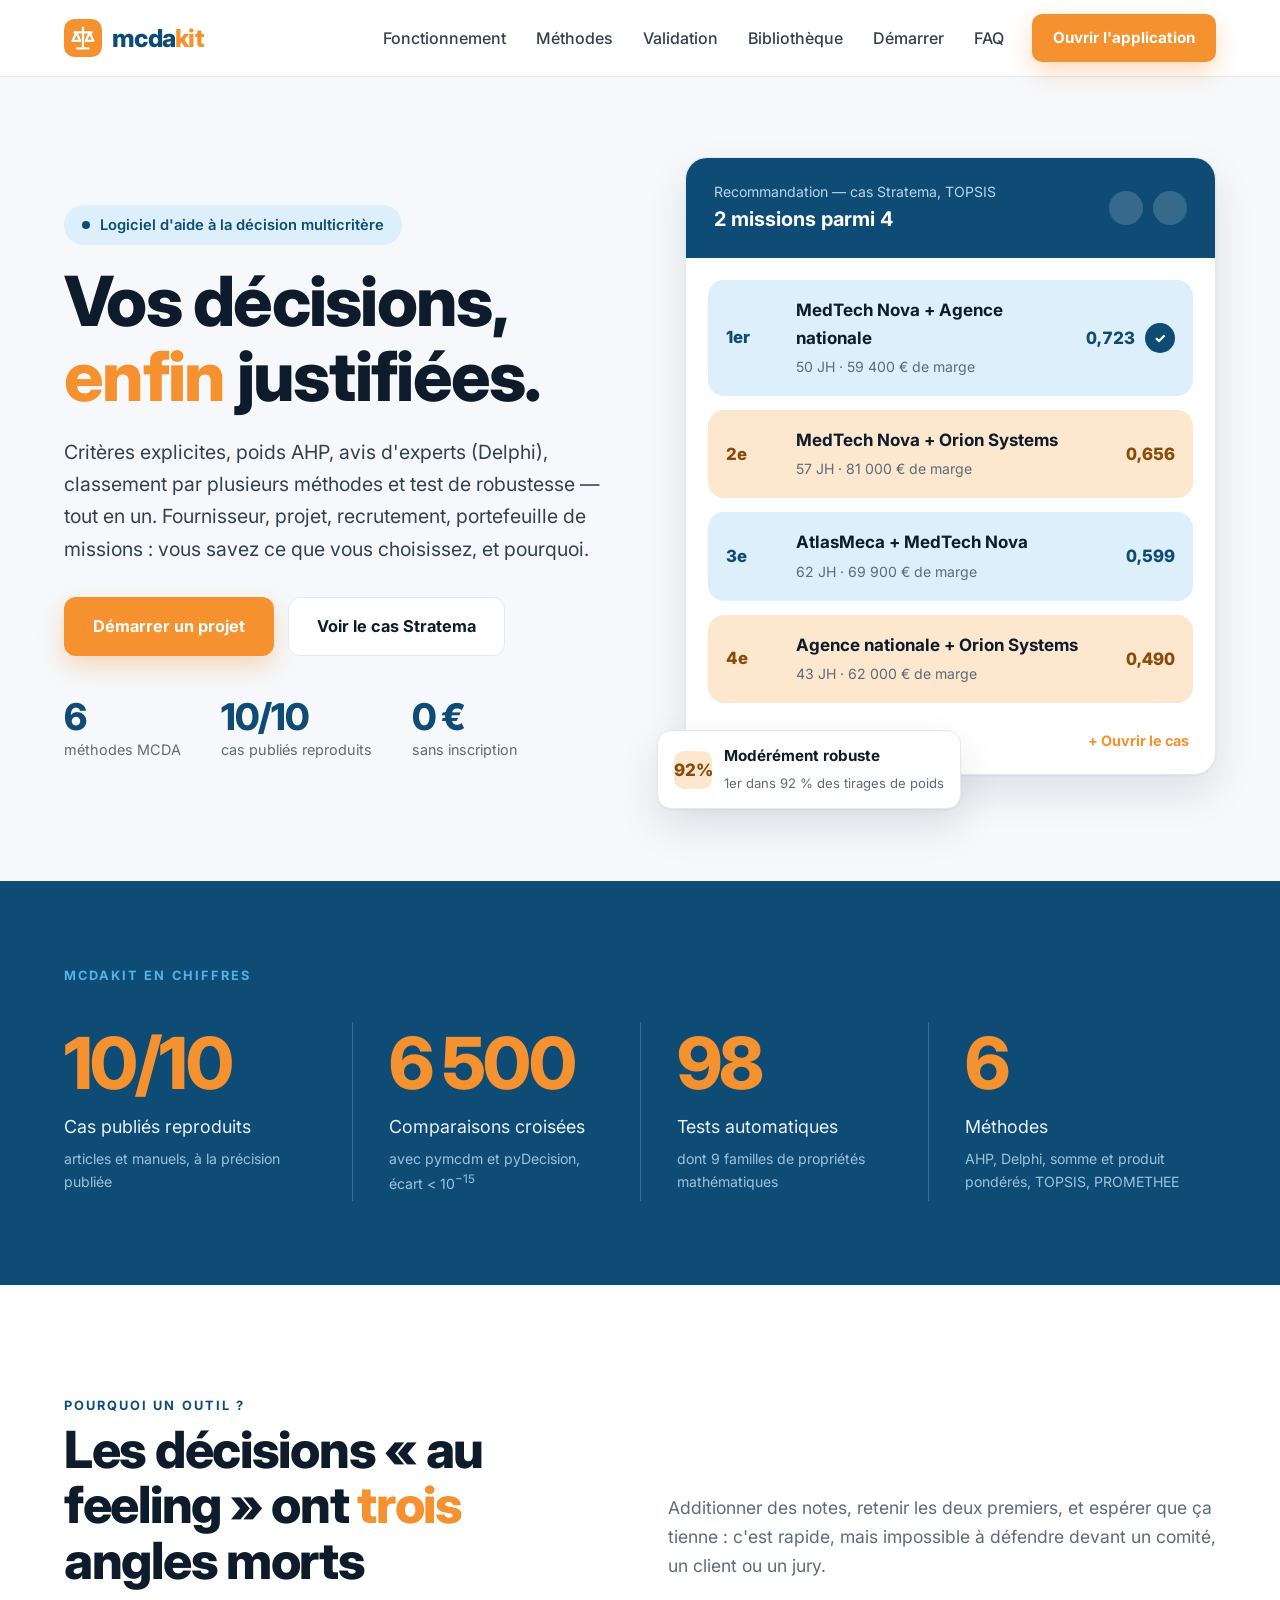
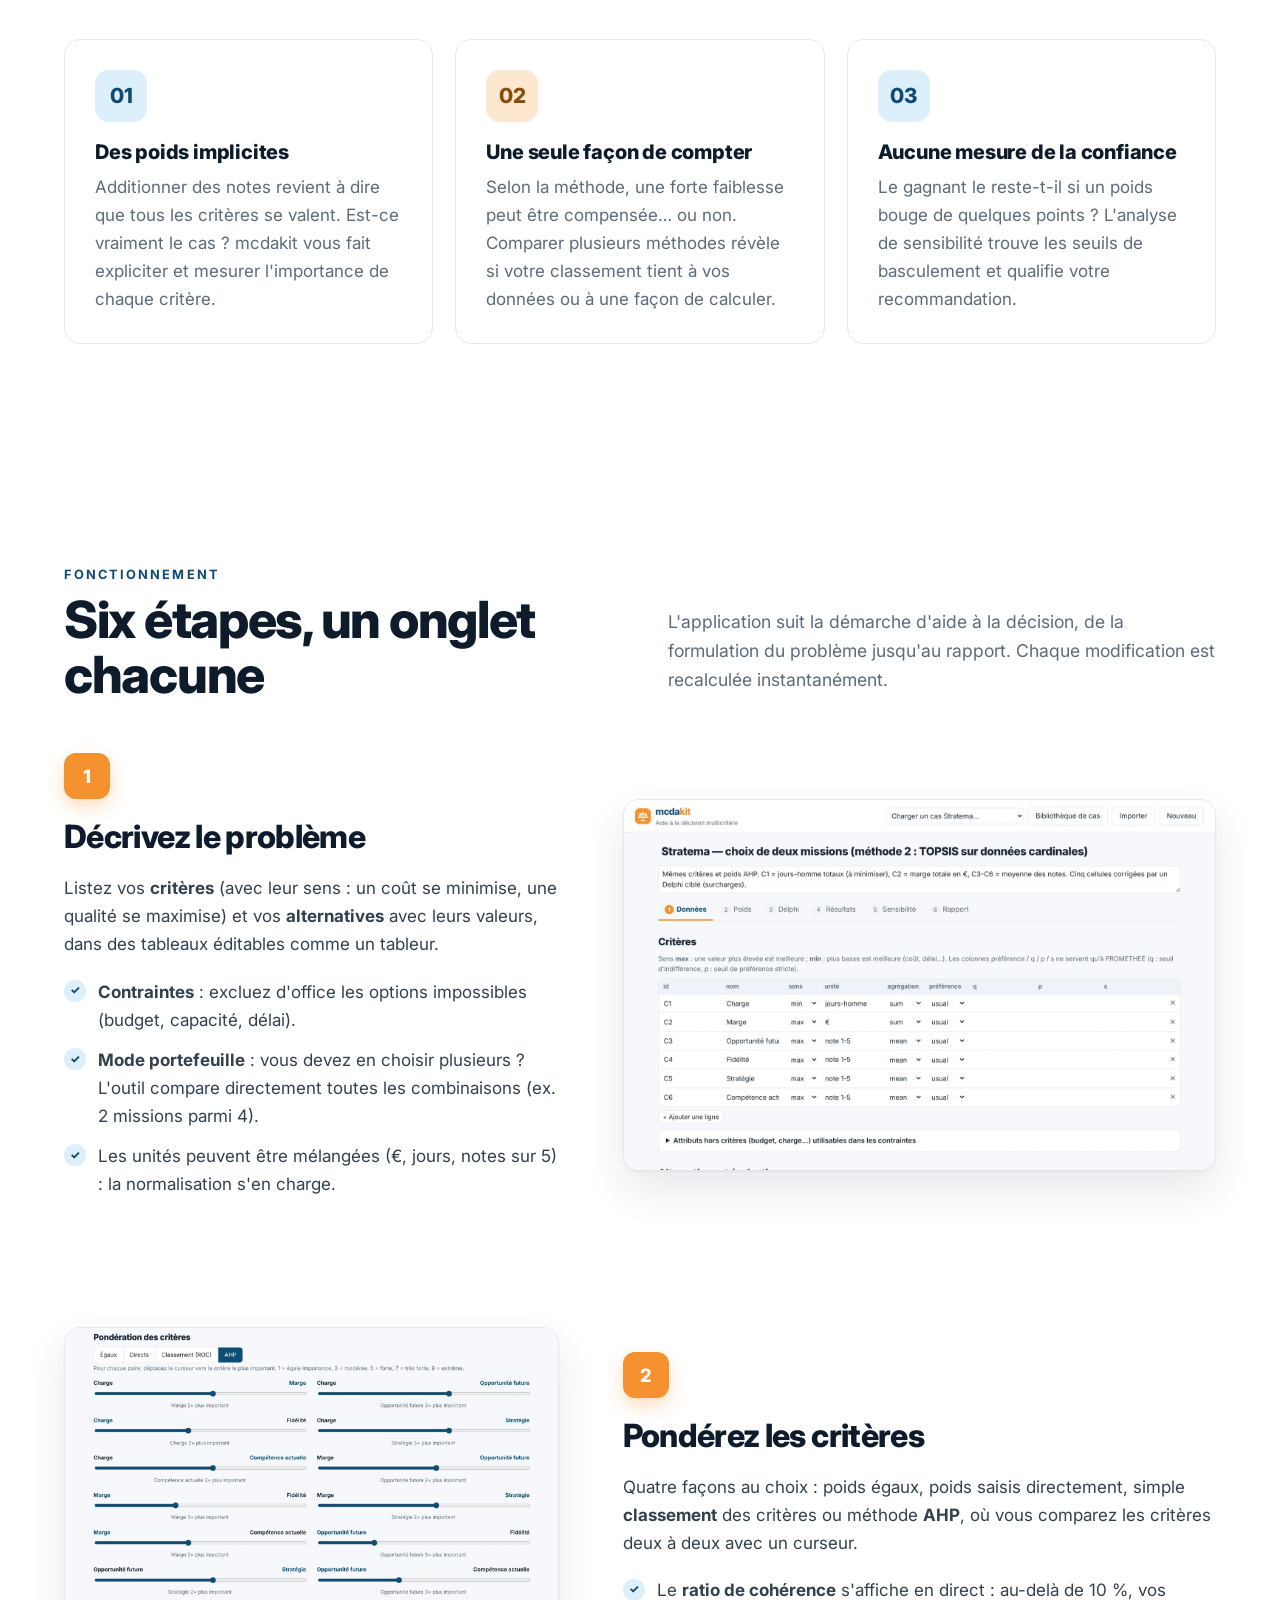
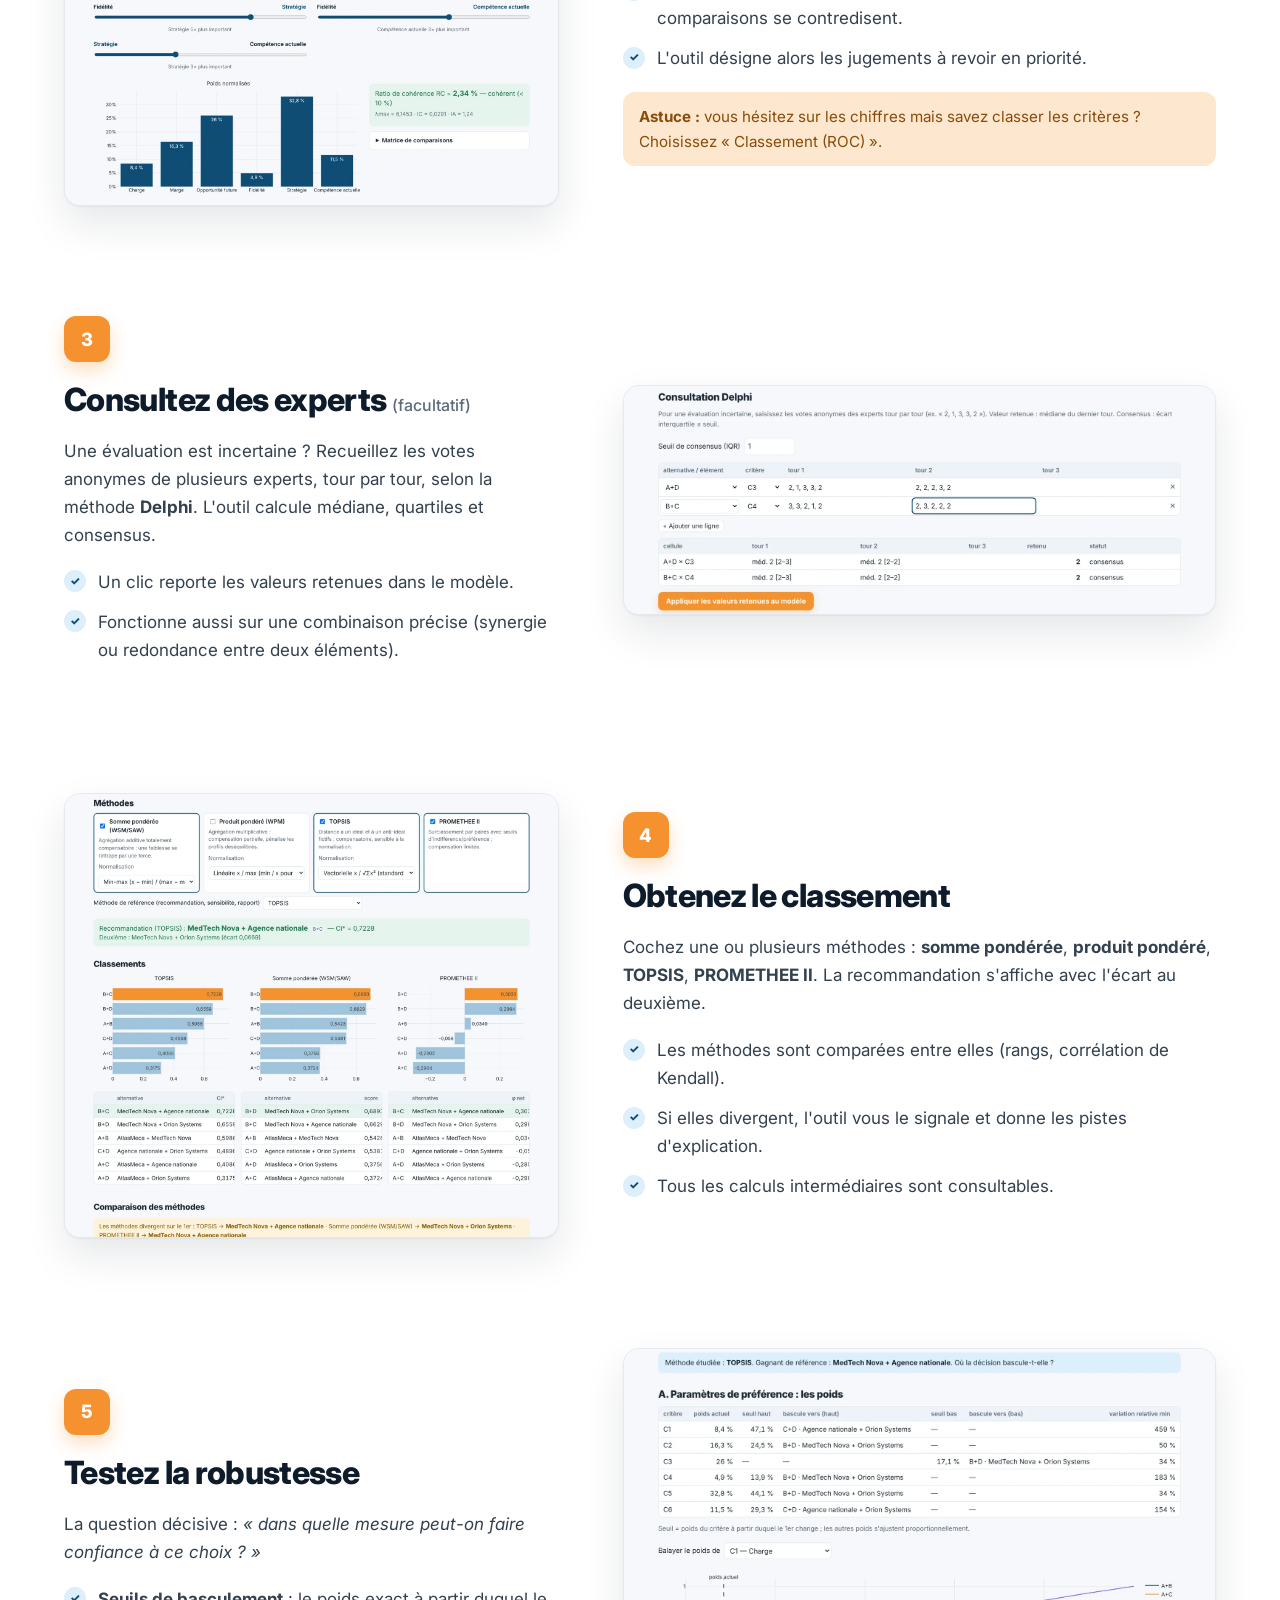
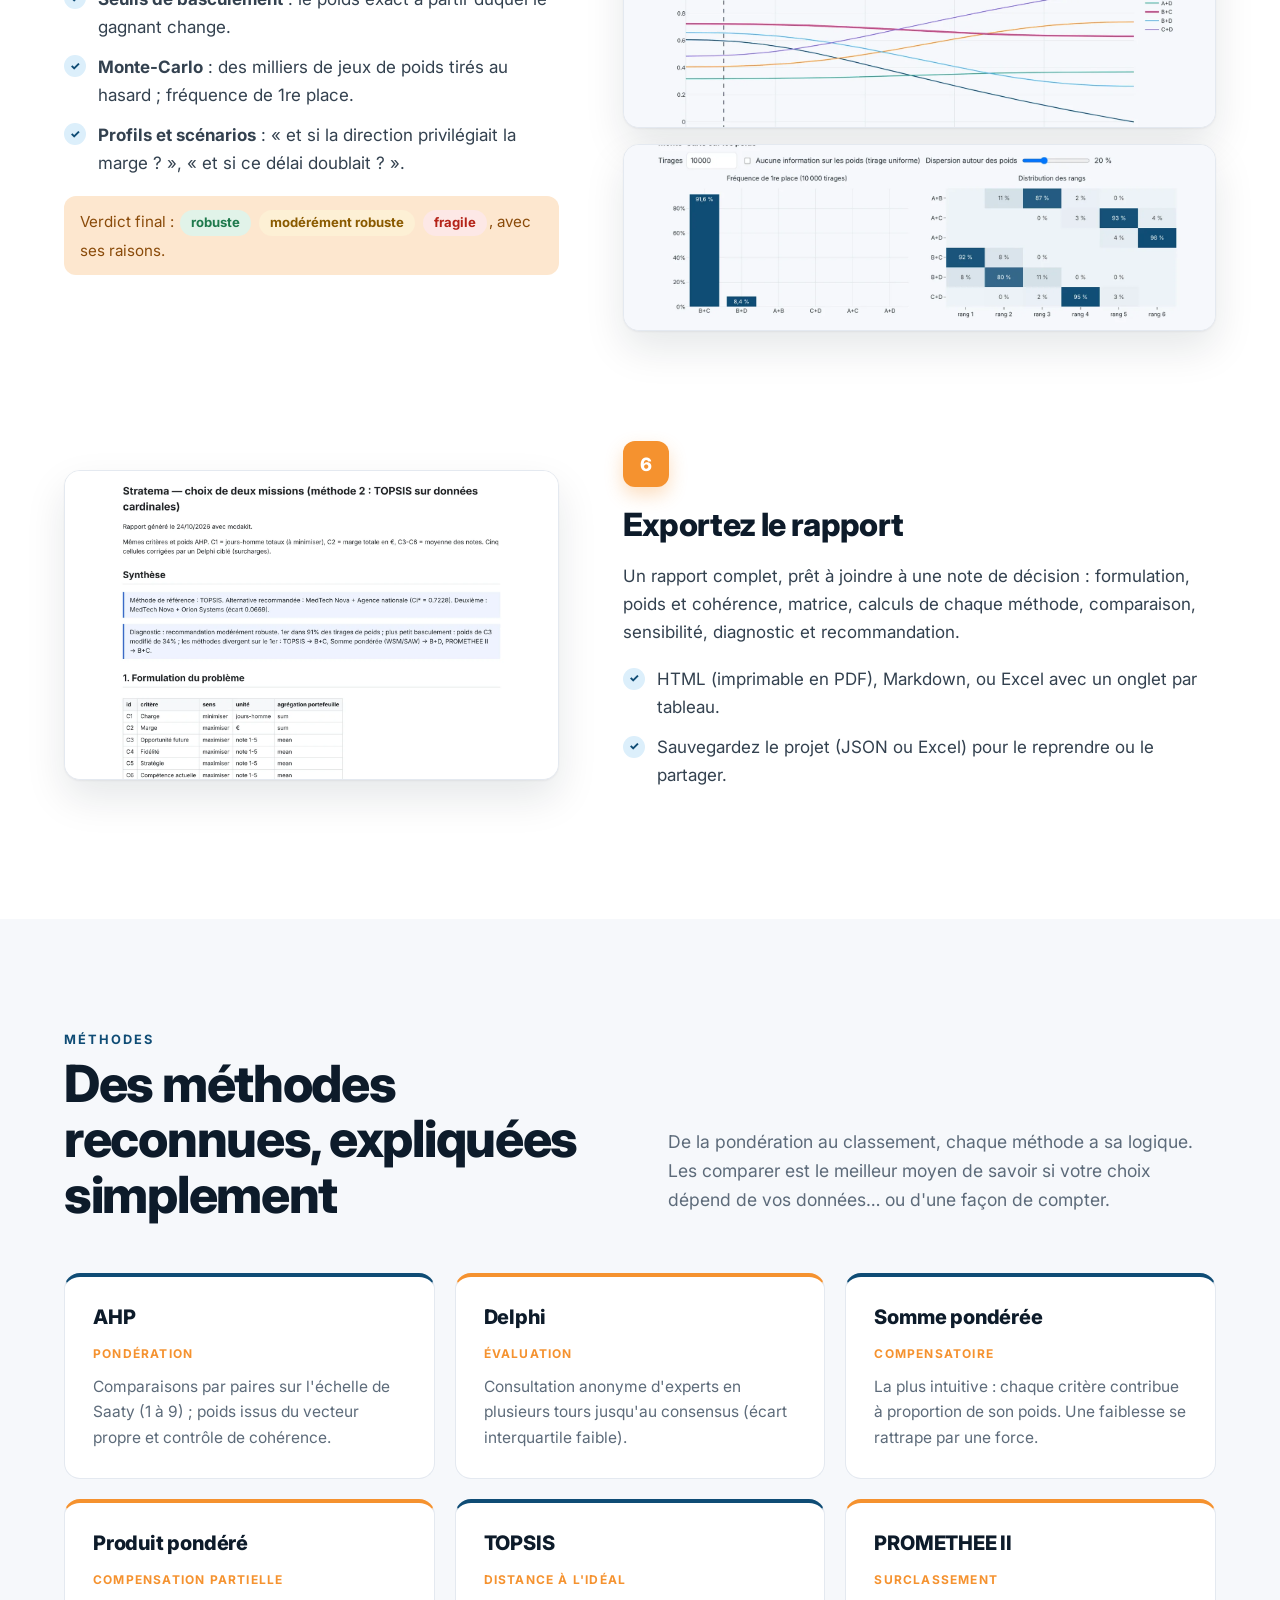
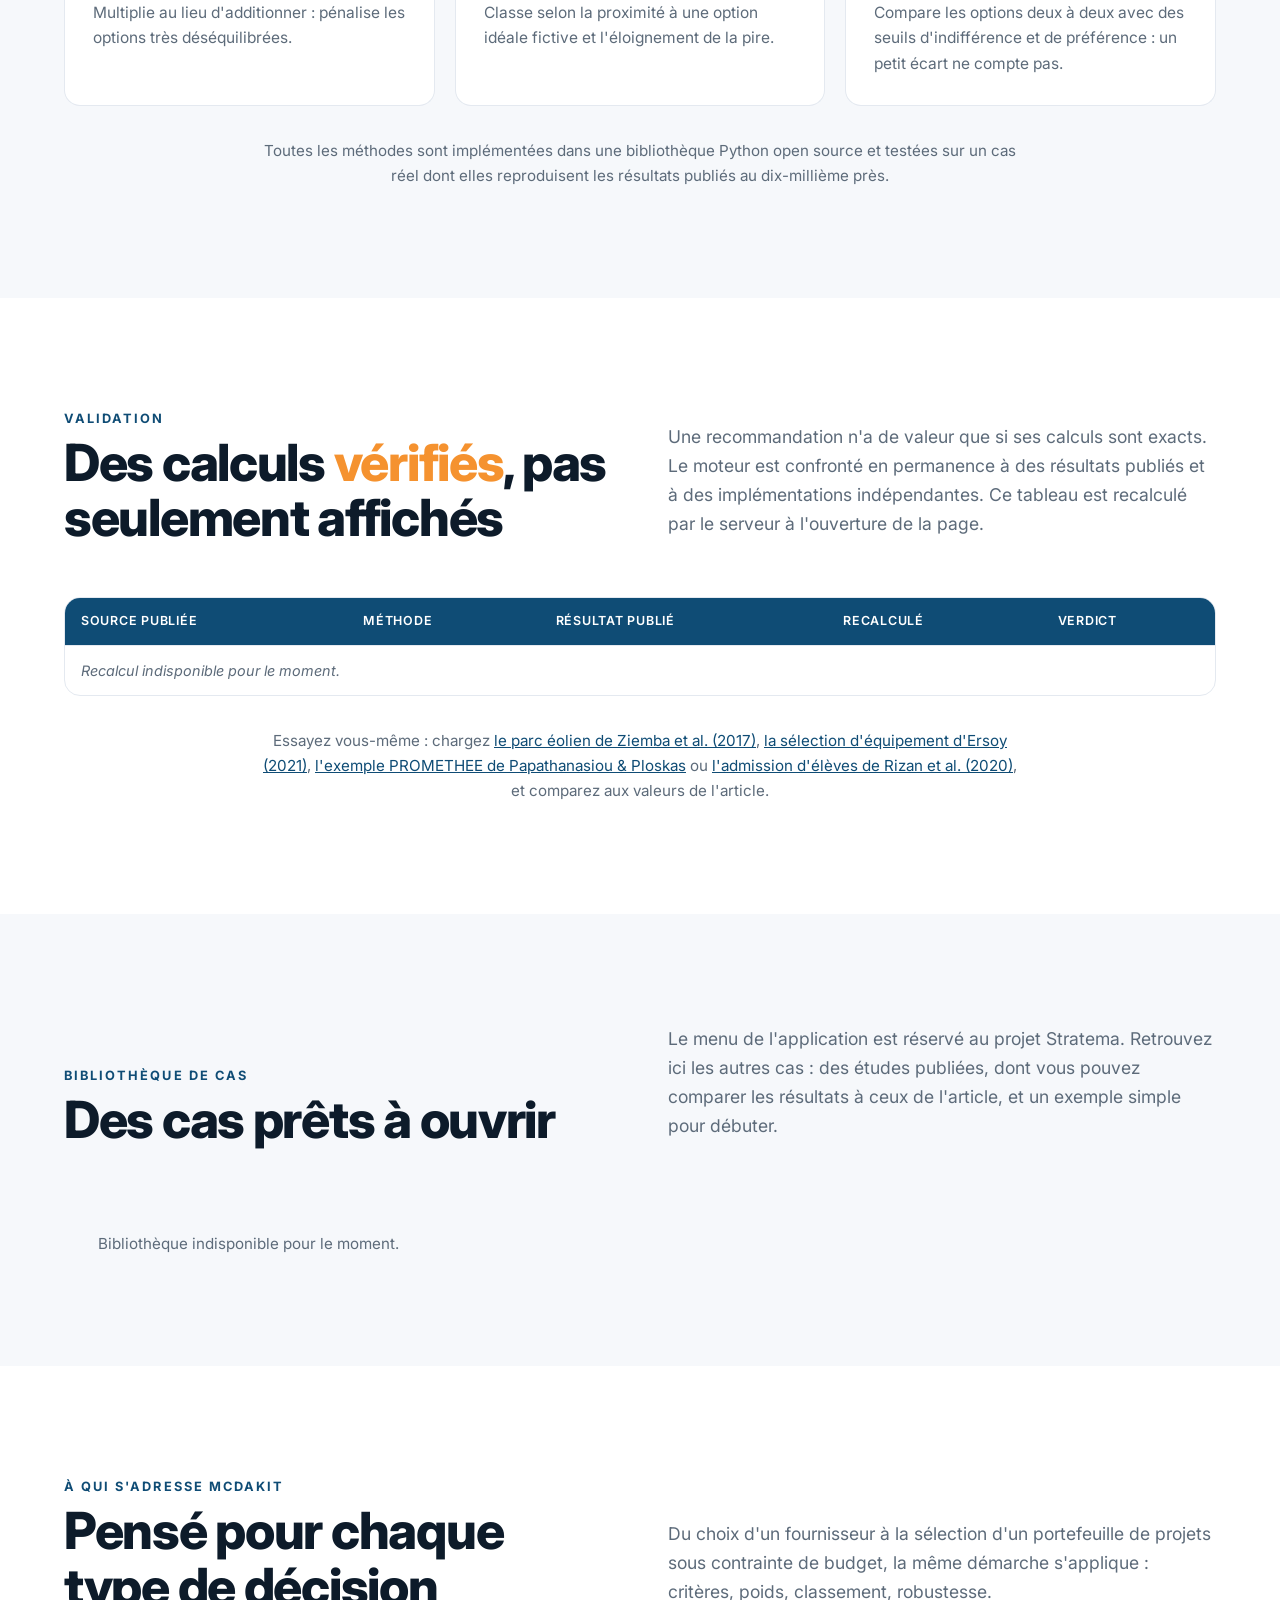
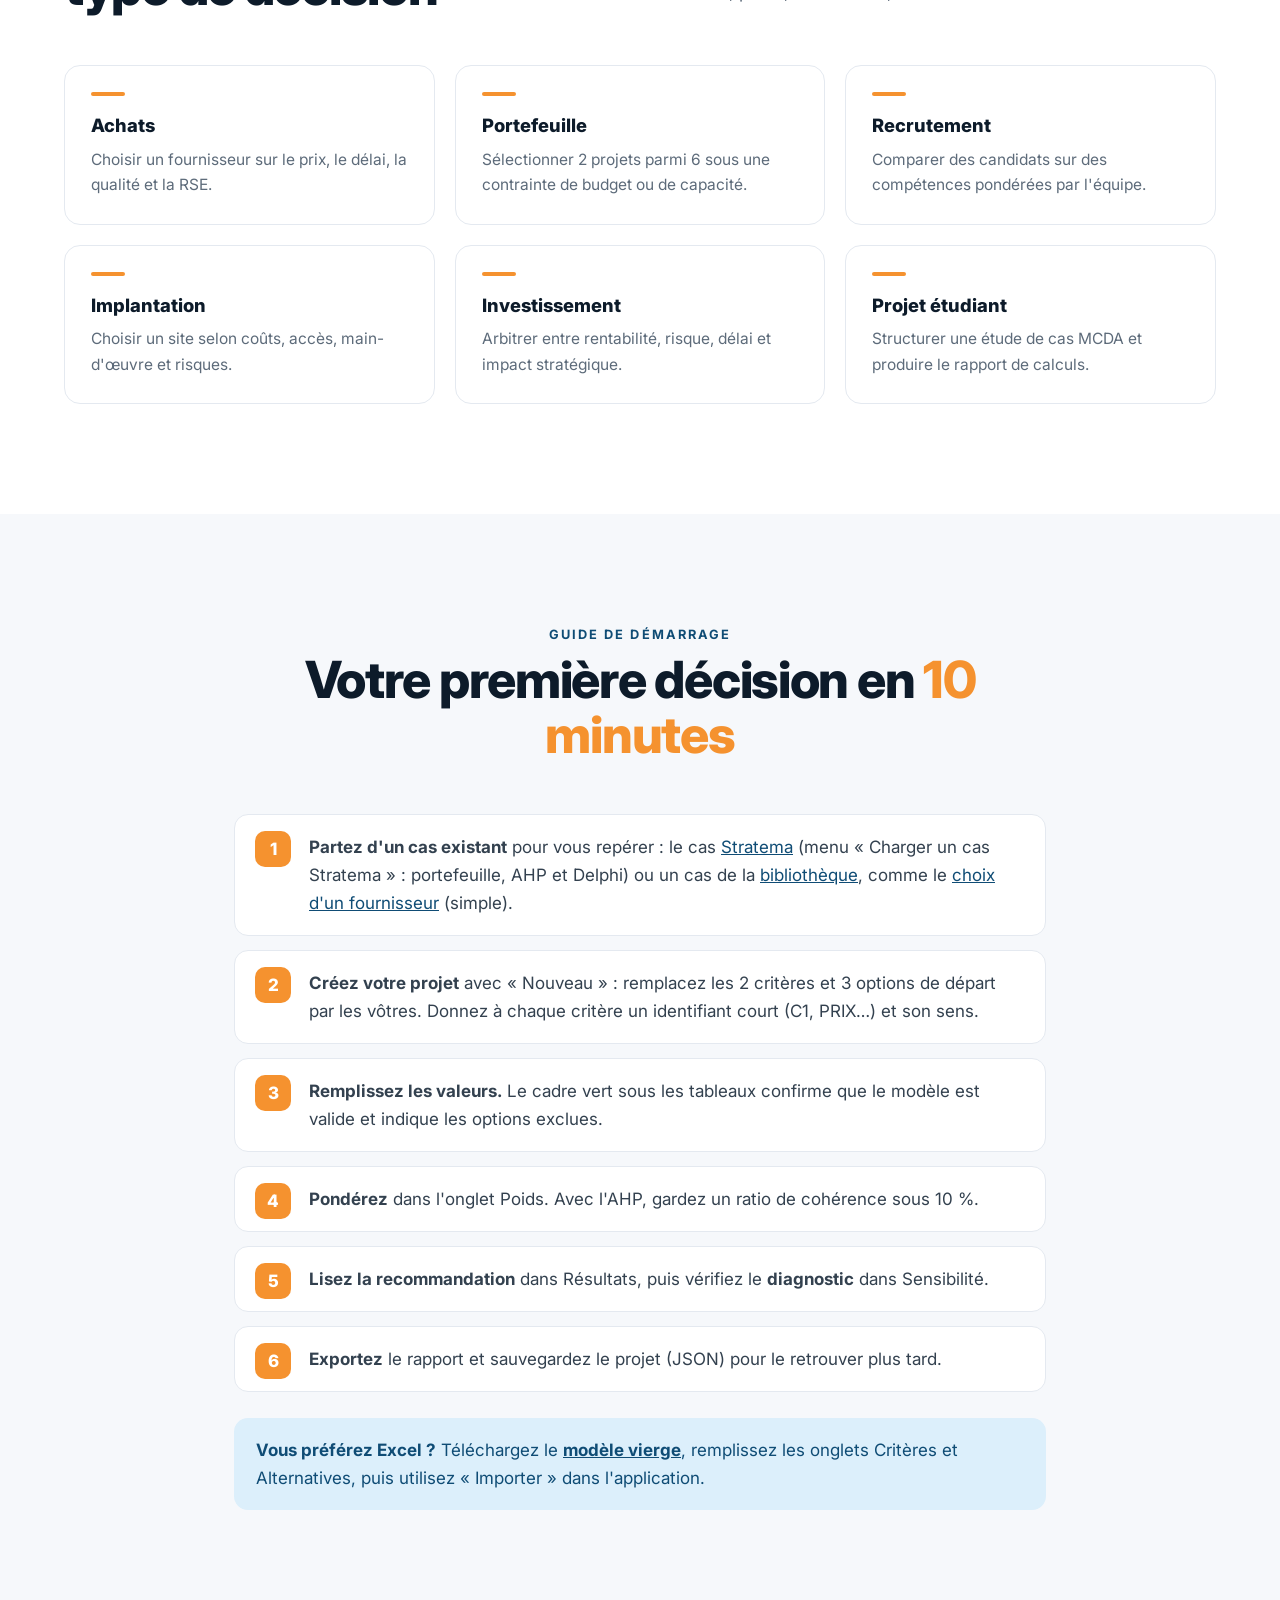
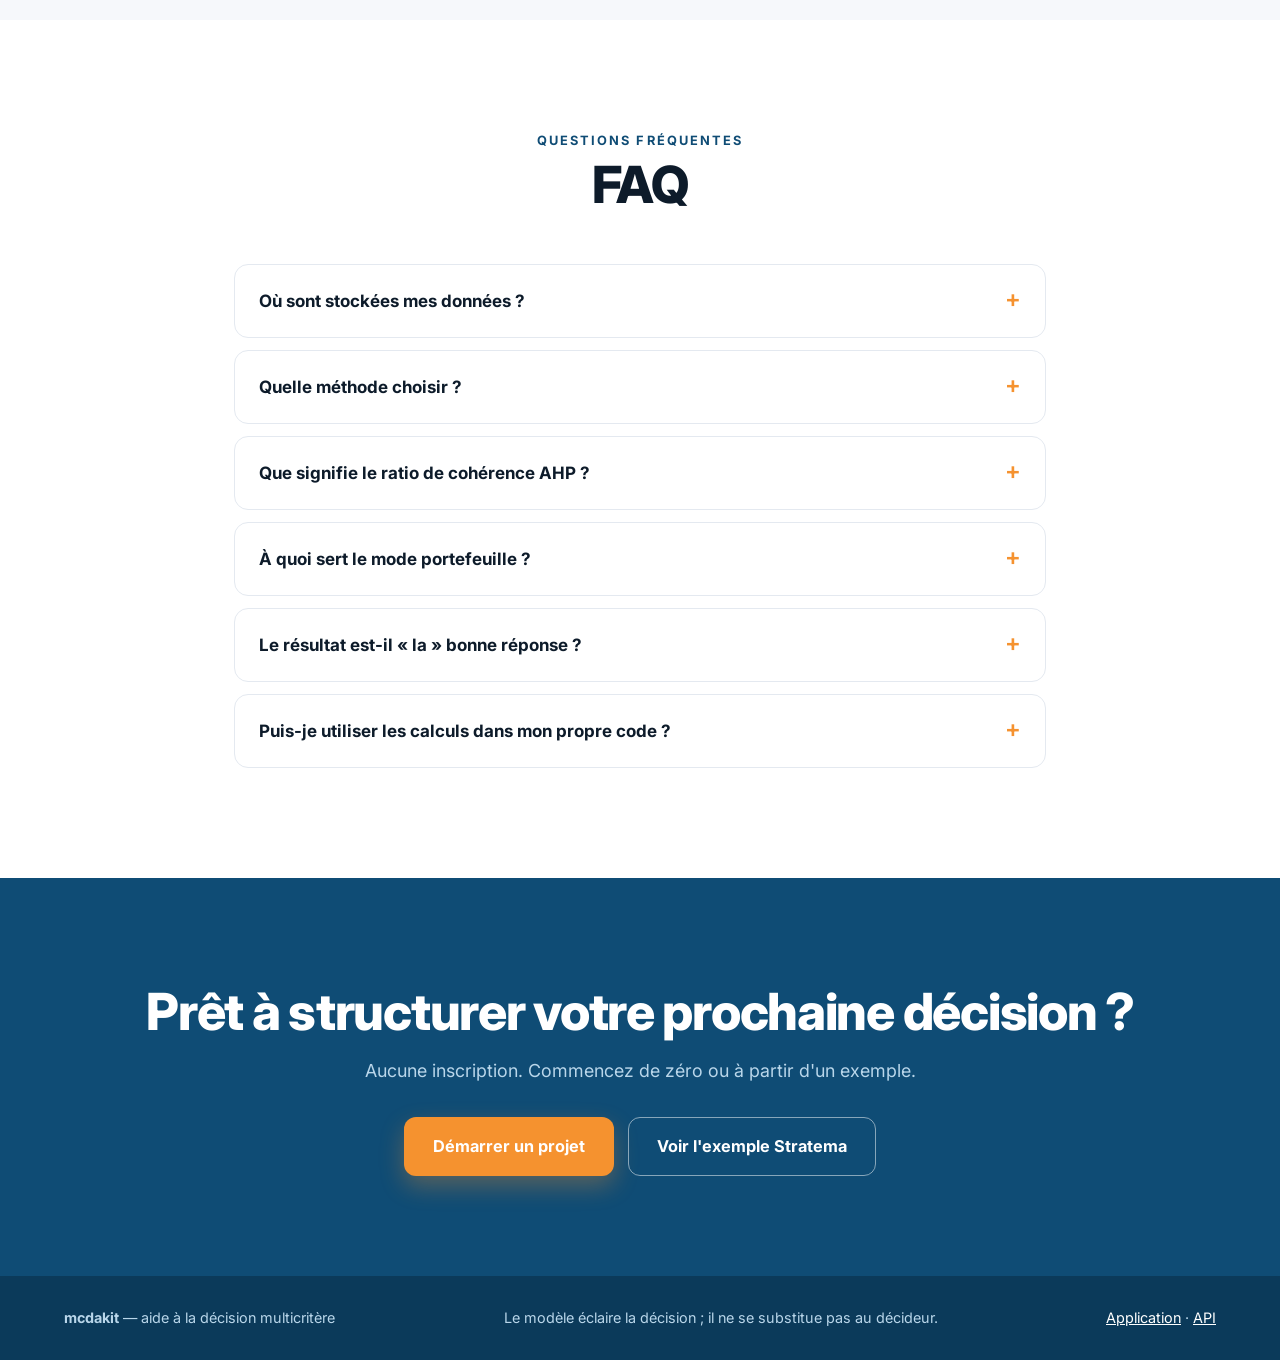
==== public/index.html @ 4ba98a77 "Nouveau design inspiré de Pratisoft : bleu marine et orange, typographie Inter grasse - page d'accue" ====
<!doctype html>
<html lang="fr">
<head>
  <meta charset="utf-8">
  <meta name="viewport" content="width=device-width, initial-scale=1">
  <title>mcdakit — Prendre de meilleures décisions multicritères</title>
  <meta name="description" content="Comparez plusieurs options sur plusieurs critères, pondérez avec l'AHP, consultez des experts (Delphi), classez avec TOPSIS ou PROMETHEE et vérifiez la robustesse de votre choix. Gratuit, sans inscription.">
  <meta property="og:title" content="mcdakit — Aide à la décision multicritère">
  <meta property="og:description" content="Structurer une décision, la justifier et tester sa robustesse, en quelques minutes.">
  <meta property="og:image" content="/img/resultats.webp">
  <link rel="icon" href="data:image/svg+xml,%3Csvg xmlns='http://www.w3.org/2000/svg' viewBox='0 0 40 40'%3E%3Crect width='40' height='40' rx='11' fill='%23f5922f'/%3E%3Cpath d='M20 9v20M11 14h18M13 14l-4 9h8zM27 14l-4 9h8z' fill='none' stroke='white' stroke-width='2.4' stroke-linejoin='round'/%3E%3Cpath d='M14 31h12' stroke='white' stroke-width='2.4' stroke-linecap='round'/%3E%3C/svg%3E">
  <link rel="preconnect" href="https://fonts.googleapis.com">
  <link rel="preconnect" href="https://fonts.gstatic.com" crossorigin>
  <link href="https://fonts.googleapis.com/css2?family=Inter:wght@400;500;600;700;800&display=swap" rel="stylesheet">
  <link rel="stylesheet" href="landing.css">
</head>
<body>

<header class="nav">
  <div class="wrap nav-inner">
    <a class="logo" href="/"><svg viewBox="0 0 40 40" aria-hidden="true"><rect width="40" height="40" rx="11" fill="#f5922f"/><path d="M20 9v20M11 14h18M13 14l-4 9h8zM27 14l-4 9h8z" fill="none" stroke="#fff" stroke-width="2.4" stroke-linejoin="round" stroke-linecap="round"/><path d="M14 31h12" stroke="#fff" stroke-width="2.4" stroke-linecap="round"/></svg><span>mcda<b>kit</b></span></a>
    <nav class="nav-links" aria-label="Sections">
      <a href="#fonctionnement">Fonctionnement</a>
      <a href="#methodes">Méthodes</a>
      <a href="#validation">Validation</a>
      <a href="#bibliotheque">Bibliothèque</a>
      <a href="#demarrer">Démarrer</a>
      <a href="#faq">FAQ</a>
    </nav>
    <a class="btn btn-primary btn-sm" href="/app">Ouvrir l'application</a>
  </div>
</header>

<main>
  <!-- ======================================================== HERO -->
  <section class="hero">
    <div class="wrap hero-grid">
      <div class="hero-text">
        <span class="badge">Logiciel d'aide à la décision multicritère</span>
        <h1>Vos décisions, <em>enfin</em> justifiées.</h1>
        <p class="lead">Critères explicites, poids AHP, avis d'experts (Delphi), classement par plusieurs méthodes et test
          de robustesse — tout en un. Fournisseur, projet, recrutement, portefeuille de missions : vous savez ce que vous
          choisissez, et pourquoi.</p>
        <div class="cta-row">
          <a class="btn btn-primary" href="/app?nouveau=1">Démarrer un projet</a>
          <a class="btn btn-ghost" href="/app?exemple=stratema_methode2">Voir le cas Stratema</a>
        </div>
        <div class="hero-figures">
          <div><b>6</b><span>méthodes MCDA</span></div>
          <div><b>10/10</b><span>cas publiés reproduits</span></div>
          <div><b>0 €</b><span>sans inscription</span></div>
        </div>
      </div>
      <figure class="mock" aria-label="Aperçu d'un résultat : classement des couples de missions du cas Stratema">
        <div class="mock-card">
          <div class="mock-head">
            <div><small>Recommandation — cas Stratema, TOPSIS</small><strong>2 missions parmi 4</strong></div>
            <div class="mock-dots" aria-hidden="true"><span></span><span></span></div>
          </div>
          <div class="mock-body">
            <div class="mock-row sky"><span class="rank">1er</span><div><b>MedTech Nova + Agence nationale</b><small>50 JH · 59 400 € de marge</small></div><span class="score">0,723 <span class="check">✓</span></span></div>
            <div class="mock-row peach"><span class="rank">2e</span><div><b>MedTech Nova + Orion Systems</b><small>57 JH · 81 000 € de marge</small></div><span class="score">0,656</span></div>
            <div class="mock-row sky"><span class="rank">3e</span><div><b>AtlasMeca + MedTech Nova</b><small>62 JH · 69 900 € de marge</small></div><span class="score">0,599</span></div>
            <div class="mock-row peach"><span class="rank">4e</span><div><b>Agence nationale + Orion Systems</b><small>43 JH · 62 000 € de marge</small></div><span class="score">0,490</span></div>
          </div>
          <div class="mock-foot"><span>Ci* — proximité à l'idéal</span><a href="/app?exemple=stratema_methode2">+ Ouvrir le cas</a></div>
        </div>
        <figcaption class="mock-float"><i>92%</i><div><b>Modérément robuste</b><small>1er dans 92 % des tirages de poids</small></div></figcaption>
      </figure>
    </div>
  </section>

  <!-- ======================================================== CHIFFRES -->
  <section class="figures" aria-label="mcdakit en chiffres">
    <div class="wrap">
      <p class="eyebrow">mcdakit en chiffres</p>
      <div class="figures-grid">
        <div><b id="v-cases">10/10</b><span>Cas publiés reproduits</span><small>articles et manuels, à la précision publiée</small></div>
        <div><b>6 500</b><span>Comparaisons croisées</span><small>avec pymcdm et pyDecision, écart &lt; 10<sup>−15</sup></small></div>
        <div><b>98</b><span>Tests automatiques</span><small>dont 9 familles de propriétés mathématiques</small></div>
        <div><b>6</b><span>Méthodes</span><small>AHP, Delphi, somme et produit pondérés, TOPSIS, PROMETHEE</small></div>
      </div>
    </div>
  </section>

  <!-- ======================================================== POURQUOI -->
  <section class="section why">
    <div class="wrap">
      <div class="sec-head">
        <div><p class="eyebrow">Pourquoi un outil ?</p><h2>Les décisions « au feeling » ont <em>trois</em> angles morts</h2></div>
        <p class="sub">Additionner des notes, retenir les deux premiers, et espérer que ça tienne : c'est rapide, mais impossible à défendre devant un comité, un client ou un jury.</p>
      </div>
      <div class="cards3">
        <article class="card">
          <div class="card-ico" aria-hidden="true">01</div>
          <h3>Des poids implicites</h3>
          <p>Additionner des notes revient à dire que tous les critères se valent. Est-ce vraiment le cas ?
            mcdakit vous fait expliciter et mesurer l'importance de chaque critère.</p>
        </article>
        <article class="card">
          <div class="card-ico" aria-hidden="true">02</div>
          <h3>Une seule façon de compter</h3>
          <p>Selon la méthode, une forte faiblesse peut être compensée… ou non. Comparer plusieurs méthodes révèle
            si votre classement tient à vos données ou à une façon de calculer.</p>
        </article>
        <article class="card">
          <div class="card-ico" aria-hidden="true">03</div>
          <h3>Aucune mesure de la confiance</h3>
          <p>Le gagnant le reste-t-il si un poids bouge de quelques points ? L'analyse de sensibilité trouve
            les seuils de basculement et qualifie votre recommandation.</p>
        </article>
      </div>
    </div>
  </section>

  <!-- ======================================================== ÉTAPES -->
  <section class="section" id="fonctionnement">
    <div class="wrap">
      <div class="sec-head">
        <div><p class="eyebrow">Fonctionnement</p><h2>Six étapes, un onglet chacune</h2></div>
        <p class="sub">L'application suit la démarche d'aide à la décision, de la formulation du problème jusqu'au rapport. Chaque modification est recalculée instantanément.</p>
      </div>

      <ol class="steps">
        <li class="step">
          <div class="step-text">
            <span class="step-num">1</span>
            <h3>Décrivez le problème</h3>
            <p>Listez vos <b>critères</b> (avec leur sens : un coût se minimise, une qualité se maximise) et vos
              <b>alternatives</b> avec leurs valeurs, dans des tableaux éditables comme un tableur.</p>
            <ul class="ticks">
              <li><b>Contraintes</b> : excluez d'office les options impossibles (budget, capacité, délai).</li>
              <li><b>Mode portefeuille</b> : vous devez en choisir plusieurs ? L'outil compare directement toutes les combinaisons (ex. 2 missions parmi 4).</li>
              <li>Les unités peuvent être mélangées (€, jours, notes sur 5) : la normalisation s'en charge.</li>
            </ul>
          </div>
          <div class="step-shot"><img src="img/donnees.webp" alt="Onglet Données : tableau des critères et des alternatives" loading="lazy" width="1600" height="1000" data-zoom></div>
        </li>

        <li class="step">
          <div class="step-text">
            <span class="step-num">2</span>
            <h3>Pondérez les critères</h3>
            <p>Quatre façons au choix : poids égaux, poids saisis directement, simple <b>classement</b> des critères
              ou méthode <b>AHP</b>, où vous comparez les critères deux à deux avec un curseur.</p>
            <ul class="ticks">
              <li>Le <b>ratio de cohérence</b> s'affiche en direct : au-delà de 10 %, vos comparaisons se contredisent.</li>
              <li>L'outil désigne alors les jugements à revoir en priorité.</li>
            </ul>
            <p class="tip"><b>Astuce :</b> vous hésitez sur les chiffres mais savez classer les critères ? Choisissez « Classement (ROC) ».</p>
          </div>
          <div class="step-shot"><img src="img/poids.webp" alt="Onglet Poids : curseurs de comparaison AHP, graphique des poids et ratio de cohérence" loading="lazy" width="1600" height="1544" data-zoom></div>
        </li>

        <li class="step">
          <div class="step-text">
            <span class="step-num">3</span>
            <h3>Consultez des experts <small>(facultatif)</small></h3>
            <p>Une évaluation est incertaine ? Recueillez les votes anonymes de plusieurs experts, tour par tour,
              selon la méthode <b>Delphi</b>. L'outil calcule médiane, quartiles et consensus.</p>
            <ul class="ticks">
              <li>Un clic reporte les valeurs retenues dans le modèle.</li>
              <li>Fonctionne aussi sur une combinaison précise (synergie ou redondance entre deux éléments).</li>
            </ul>
          </div>
          <div class="step-shot"><img src="img/delphi.webp" alt="Onglet Delphi : votes par tour, médiane, quartiles et statut de consensus" loading="lazy" width="1600" height="612" data-zoom></div>
        </li>

        <li class="step">
          <div class="step-text">
            <span class="step-num">4</span>
            <h3>Obtenez le classement</h3>
            <p>Cochez une ou plusieurs méthodes : <b>somme pondérée</b>, <b>produit pondéré</b>, <b>TOPSIS</b>,
              <b>PROMETHEE II</b>. La recommandation s'affiche avec l'écart au deuxième.</p>
            <ul class="ticks">
              <li>Les méthodes sont comparées entre elles (rangs, corrélation de Kendall).</li>
              <li>Si elles divergent, l'outil vous le signale et donne les pistes d'explication.</li>
              <li>Tous les calculs intermédiaires sont consultables.</li>
            </ul>
          </div>
          <div class="step-shot"><img src="img/resultats.webp" alt="Onglet Résultats : recommandation et classements par méthode" loading="lazy" width="1600" height="1438" data-zoom></div>
        </li>

        <li class="step">
          <div class="step-text">
            <span class="step-num">5</span>
            <h3>Testez la robustesse</h3>
            <p>La question décisive : <i>« dans quelle mesure peut-on faire confiance à ce choix ? »</i></p>
            <ul class="ticks">
              <li><b>Seuils de basculement</b> : le poids exact à partir duquel le gagnant change.</li>
              <li><b>Monte-Carlo</b> : des milliers de jeux de poids tirés au hasard ; fréquence de 1re place.</li>
              <li><b>Profils et scénarios</b> : « et si la direction privilégiait la marge ? », « et si ce délai doublait ? ».</li>
            </ul>
            <p class="tip">Verdict final : <span class="pill ok">robuste</span> <span class="pill warn">modérément robuste</span> <span class="pill bad">fragile</span>, avec ses raisons.</p>
          </div>
          <div class="step-shot stack">
            <img src="img/sensibilite.webp" alt="Onglet Sensibilité : tableau des seuils et courbes de balayage des poids" loading="lazy" width="1600" height="1250" data-zoom>
            <img src="img/montecarlo.webp" alt="Simulation de Monte-Carlo : fréquence de 1re place et distribution des rangs" loading="lazy" width="1600" height="500" data-zoom>
          </div>
        </li>

        <li class="step">
          <div class="step-text">
            <span class="step-num">6</span>
            <h3>Exportez le rapport</h3>
            <p>Un rapport complet, prêt à joindre à une note de décision : formulation, poids et cohérence, matrice,
              calculs de chaque méthode, comparaison, sensibilité, diagnostic et recommandation.</p>
            <ul class="ticks">
              <li>HTML (imprimable en PDF), Markdown, ou Excel avec un onglet par tableau.</li>
              <li>Sauvegardez le projet (JSON ou Excel) pour le reprendre ou le partager.</li>
            </ul>
          </div>
          <div class="step-shot"><img src="img/rapport.webp" alt="Extrait du rapport généré : synthèse, diagnostic et formulation du problème" loading="lazy" width="1600" height="1000" data-zoom></div>
        </li>
      </ol>
    </div>
  </section>

  <!-- ======================================================== MÉTHODES -->
  <section class="section alt" id="methodes">
    <div class="wrap">
      <div class="sec-head">
        <div><p class="eyebrow">Méthodes</p><h2>Des méthodes reconnues, expliquées simplement</h2></div>
        <p class="sub">De la pondération au classement, chaque méthode a sa logique. Les comparer est le meilleur moyen de savoir si votre choix dépend de vos données… ou d'une façon de compter.</p>
      </div>
      <div class="methods">
        <article><h3>AHP</h3><p class="m-tag">Pondération</p><p>Comparaisons par paires sur l'échelle de Saaty (1 à 9) ; poids issus du vecteur propre et contrôle de cohérence.</p></article>
        <article><h3>Delphi</h3><p class="m-tag">Évaluation</p><p>Consultation anonyme d'experts en plusieurs tours jusqu'au consensus (écart interquartile faible).</p></article>
        <article><h3>Somme pondérée</h3><p class="m-tag">Compensatoire</p><p>La plus intuitive : chaque critère contribue à proportion de son poids. Une faiblesse se rattrape par une force.</p></article>
        <article><h3>Produit pondéré</h3><p class="m-tag">Compensation partielle</p><p>Multiplie au lieu d'additionner : pénalise les options très déséquilibrées.</p></article>
        <article><h3>TOPSIS</h3><p class="m-tag">Distance à l'idéal</p><p>Classe selon la proximité à une option idéale fictive et l'éloignement de la pire.</p></article>
        <article><h3>PROMETHEE II</h3><p class="m-tag">Surclassement</p><p>Compare les options deux à deux avec des seuils d'indifférence et de préférence : un petit écart ne compte pas.</p></article>
      </div>
      <p class="note center">Toutes les méthodes sont implémentées dans une bibliothèque Python open source et testées sur un cas réel
        dont elles reproduisent les résultats publiés au dix-millième près.</p>
    </div>
  </section>


  <!-- ======================================================== VALIDATION -->
  <section class="section" id="validation">
    <div class="wrap">
      <div class="sec-head">
        <div><p class="eyebrow">Validation</p><h2>Des calculs <em>vérifiés</em>, pas seulement affichés</h2></div>
        <p class="sub">Une recommandation n'a de valeur que si ses calculs sont exacts. Le moteur est confronté en permanence à des résultats publiés et à des implémentations indépendantes. Ce tableau est recalculé par le serveur à l'ouverture de la page.</p>
      </div>
      <div class="vtable-wrap">
        <table class="vtable">
          <thead><tr><th>Source publiée</th><th>Méthode</th><th>Résultat publié</th><th>Recalculé</th><th>Verdict</th></tr></thead>
          <tbody id="v-body"><tr><td colspan="5" class="muted">Recalcul en direct des cas publiés…</td></tr></tbody>
        </table>
      </div>
      <p class="note center" id="v-note">Essayez vous-même : chargez <a href="/app?exemple=cas_publie_promethee_eolien_ziemba2017">le parc éolien de Ziemba et al. (2017)</a>,
        <a href="/app?exemple=cas_publie_topsis_ersoy2021">la sélection d'équipement d'Ersoy (2021)</a>,
        <a href="/app?exemple=cas_publie_promethee_papathanasiou2018">l'exemple PROMETHEE de Papathanasiou &amp; Ploskas</a> ou
        <a href="/app?exemple=cas_publie_saw_rizan2020">l'admission d'élèves de Rizan et al. (2020)</a>, et comparez aux valeurs de l'article.</p>
    </div>
  </section>

  <!-- ======================================================== BIBLIOTHÈQUE -->
  <section class="section alt" id="bibliotheque">
    <div class="wrap">
      <div class="sec-head">
        <div><p class="eyebrow">Bibliothèque de cas</p><h2>Des cas prêts à ouvrir</h2></div>
        <p class="sub">Le menu de l'application est réservé au projet Stratema. Retrouvez ici les autres cas : des études publiées, dont vous pouvez comparer les résultats à ceux de l'article, et un exemple simple pour débuter.</p>
      </div>
      <div class="library" id="library">
        <p class="note center">Chargement de la bibliothèque…</p>
      </div>
    </div>
  </section>

  <!-- ======================================================== USAGES -->
  <section class="section">
    <div class="wrap">
      <div class="sec-head">
        <div><p class="eyebrow">À qui s'adresse mcdakit</p><h2>Pensé pour chaque type de décision</h2></div>
        <p class="sub">Du choix d'un fournisseur à la sélection d'un portefeuille de projets sous contrainte de budget, la même démarche s'applique : critères, poids, classement, robustesse.</p>
      </div>
      <div class="uses">
        <div><b>Achats</b><span>Choisir un fournisseur sur le prix, le délai, la qualité et la RSE.</span></div>
        <div><b>Portefeuille</b><span>Sélectionner 2 projets parmi 6 sous une contrainte de budget ou de capacité.</span></div>
        <div><b>Recrutement</b><span>Comparer des candidats sur des compétences pondérées par l'équipe.</span></div>
        <div><b>Implantation</b><span>Choisir un site selon coûts, accès, main-d'œuvre et risques.</span></div>
        <div><b>Investissement</b><span>Arbitrer entre rentabilité, risque, délai et impact stratégique.</span></div>
        <div><b>Projet étudiant</b><span>Structurer une étude de cas MCDA et produire le rapport de calculs.</span></div>
      </div>
    </div>
  </section>

  <!-- ======================================================== DÉMARRER -->
  <section class="section alt" id="demarrer">
    <div class="wrap narrow">
      <div class="sec-head solo"><div><p class="eyebrow">Guide de démarrage</p><h2>Votre première décision en <em>10 minutes</em></h2></div></div>
      <ol class="guide">
        <li><b>Partez d'un cas existant</b> pour vous repérer : le cas <a href="/app?exemple=stratema_methode2">Stratema</a>
          (menu « Charger un cas Stratema » : portefeuille, AHP et Delphi) ou un cas de la <a href="#bibliotheque">bibliothèque</a>,
          comme le <a href="/app?exemple=choix_fournisseur">choix d'un fournisseur</a> (simple).</li>
        <li><b>Créez votre projet</b> avec « Nouveau » : remplacez les 2 critères et 3 options de départ par les vôtres.
          Donnez à chaque critère un identifiant court (C1, PRIX…) et son sens.</li>
        <li><b>Remplissez les valeurs.</b> Le cadre vert sous les tableaux confirme que le modèle est valide et indique les options exclues.</li>
        <li><b>Pondérez</b> dans l'onglet Poids. Avec l'AHP, gardez un ratio de cohérence sous 10 %.</li>
        <li><b>Lisez la recommandation</b> dans Résultats, puis vérifiez le <b>diagnostic</b> dans Sensibilité.</li>
        <li><b>Exportez</b> le rapport et sauvegardez le projet (JSON) pour le retrouver plus tard.</li>
      </ol>
      <div class="callout">
        <b>Vous préférez Excel ?</b> Téléchargez le <a href="/api/template">modèle vierge</a>, remplissez les onglets
        Critères et Alternatives, puis utilisez « Importer » dans l'application.
      </div>
    </div>
  </section>

  <!-- ======================================================== FAQ -->
  <section class="section" id="faq">
    <div class="wrap narrow">
      <div class="sec-head solo"><div><p class="eyebrow">Questions fréquentes</p><h2>FAQ</h2></div></div>
      <div class="faq">
        <details><summary>Où sont stockées mes données ?</summary>
          <p>Le projet est enregistré uniquement dans votre navigateur. Pour chaque calcul, il est envoyé au serveur, traité,
            puis oublié : rien n'est conservé côté serveur. Pensez à exporter le projet (JSON) si vous changez d'ordinateur
            ou videz le cache.</p></details>
        <details><summary>Quelle méthode choisir ?</summary>
          <p>Commencez par la somme pondérée (la plus lisible) et TOPSIS. Ajoutez PROMETHEE si un petit écart sur un critère
            ne doit pas compter, ou si une très forte faiblesse ne doit pas être compensée. L'important est de comparer :
            si toutes les méthodes s'accordent, votre choix est solide.</p></details>
        <details><summary>Que signifie le ratio de cohérence AHP ?</summary>
          <p>Il mesure si vos comparaisons se contredisent (A plus important que B, B que C, mais C que A). En dessous de 10 %,
            elles sont jugées cohérentes ; au-delà, l'outil indique quelles comparaisons revoir.</p></details>
        <details><summary>À quoi sert le mode portefeuille ?</summary>
          <p>Quand vous devez retenir plusieurs éléments à la fois. Plutôt que de classer les éléments un par un puis de prendre
            les premiers, l'outil évalue chaque combinaison comme une alternative, en respectant vos contraintes
            (budget total, capacité…).</p></details>
        <details><summary>Le résultat est-il « la » bonne réponse ?</summary>
          <p>Non : le modèle éclaire la décision, il ne la prend pas. Il rend vos hypothèses explicites et montre dans quelles
            conditions le choix change. Une recommandation « fragile » invite à débattre des poids ou des données incertaines.</p></details>
        <details><summary>Puis-je utiliser les calculs dans mon propre code ?</summary>
          <p>Oui. La bibliothèque Python est réutilisable telle quelle, et une API HTTP documentée est disponible sur
            <a href="/api/docs">/api/docs</a>.</p></details>
      </div>
    </div>
  </section>

  <!-- ======================================================== CTA -->
  <section class="final">
    <div class="wrap">
      <h2>Prêt à structurer votre prochaine décision ?</h2>
      <p>Aucune inscription. Commencez de zéro ou à partir d'un exemple.</p>
      <div class="cta-row center">
        <a class="btn btn-primary" href="/app?nouveau=1">Démarrer un projet</a>
        <a class="btn btn-outline-light" href="/app?exemple=stratema_methode2">Voir l'exemple Stratema</a>
      </div>
    </div>
  </section>
</main>

<footer class="foot">
  <div class="wrap foot-inner">
    <span><b>mcdakit</b> — aide à la décision multicritère</span>
    <span>Le modèle éclaire la décision ; il ne se substitue pas au décideur.</span>
    <span><a href="/app">Application</a> · <a href="/api/docs">API</a></span>
  </div>
</footer>

<dialog id="zoom" aria-label="Capture agrandie"><button class="zoom-close" aria-label="Fermer">✕</button><img alt=""></dialog>
<script>
  // Agrandissement des captures au clic
  const dlg = document.getElementById("zoom"), big = dlg.querySelector("img");
  document.querySelectorAll("img[data-zoom]").forEach((im) => {
    im.tabIndex = 0;
    const open = () => { big.src = im.src; big.alt = im.alt; dlg.showModal(); };
    im.addEventListener("click", open);
    im.addEventListener("keydown", (e) => { if (e.key === "Enter") open(); });
  });
  dlg.addEventListener("click", () => dlg.close());

  // Bibliothèque de cas
  (async () => {
    const box = document.getElementById("library");
    const esc = (t) => String(t).replace(/[&<>"]/g, (c) => ({ "&": "&amp;", "<": "&lt;", ">": "&gt;", '"': "&quot;" }[c]));
    try {
      const cases = await (await fetch("/api/library")).json();
      cases.sort((a, b) => a.published - b.published);       // l'exemple simple d'abord, puis les cas publiés
      box.innerHTML = cases.map((c) => `
        <article class="case">
          <div class="case-top"><span class="pill ${c.published ? "ok" : "warn"}">${c.published ? "Cas publié" : "Exemple pour débuter"}</span>
            <span class="case-size">${esc(c.size)}</span></div>
          <h3>${esc(c.name.replace(/^Cas publié — /, ""))}</h3>
          <p>${esc(c.description)}</p>
          <a class="btn btn-ghost btn-sm" href="/app?exemple=${encodeURIComponent(c.id)}">Ouvrir dans l'application →</a>
        </article>`).join("");
    } catch {
      box.innerHTML = '<p class="note center">Bibliothèque indisponible pour le moment.</p>';
    }
  })();

  // Validation : recalcul en direct des cas publiés
  (async () => {
    const body = document.getElementById("v-body");
    const f = (v) => v.map((x) => x.toLocaleString("fr-FR", { minimumFractionDigits: 2, maximumFractionDigits: 4 })).join(" · ");
    const esc = (t) => String(t).replace(/[&<>"]/g, (c) => ({ "&": "&amp;", "<": "&lt;", ">": "&gt;", '"': "&quot;" }[c]));
    try {
      const r = await (await fetch("/api/validation")).json();
      body.innerHTML = r.cases.map((c) => {
        const authors = c.source.split(" (")[0];
        const year = (c.source.match(/\((\d{4})\)/) || [, ""])[1];
        const src = (authors.includes(",") ? authors.split(",")[0] + " et al." : authors) + " (" + year + ")";
        return `<tr><td>${esc(src)}</td><td>${esc(c.méthode)}</td><td class="num">${f(c.publié)}</td><td class="num">${f(c.mcdakit)}</td>` +
          `<td><span class="pill ${c.conforme ? "ok" : "bad"}">${c.conforme ? "conforme" : "écart"}</span></td></tr>`;
      }).join("");
      const ok = r.cases.filter((c) => c.conforme).length;
      document.getElementById("v-cases").textContent = `${ok}/${r.cases.length}`;
    } catch {
      body.innerHTML = '<tr><td colspan="5" class="muted">Recalcul indisponible pour le moment.</td></tr>';
    }
  })();
</script>
</body>
</html>
---- public/landing.css ----
/* Page d'accueil — bleu marine, orange, typographie sans-serif grasse */
:root {
  --bg: #ffffff; --bg-soft: #f6f8fb; --surface: #ffffff; --ink: #0d1b2a; --text: #33414f; --muted: #5d6b7a;
  --line: #e4e9f0; --navy: #0f4c75; --navy-deep: #0b3a5a; --orange: #f5922f; --orange-hover: #e57f16;
  --sky: #dcefFb; --sky-ink: #0f4c75; --peach: #fde7cf; --peach-ink: #8a4b0a; --accent-light: #0f4c75;
  --ok: #1f7a4d; --ok-soft: #e1f3e9; --warn: #8a5a00; --warn-soft: #fdf0d5; --bad: #b42318; --bad-soft: #fde8e6;
  --shadow: 0 1px 2px rgba(13, 27, 42, .05), 0 18px 40px rgba(13, 27, 42, .10);
  --radius: 16px; color-scheme: light;
}
@media (prefers-color-scheme: dark) {
  :root:not([data-theme="light"]) {
    --bg: #0a1520; --bg-soft: #0e1c2a; --surface: #12243a; --ink: #f2f6fa; --text: #cfd8e2; --muted: #93a3b4;
    --line: #213650; --navy: #134f7a; --navy-deep: #0c3150; --orange: #f7a04a; --orange-hover: #f5922f;
    --sky: #17324d; --sky-ink: #bfe0f7; --peach: #3a2a17; --peach-ink: #f7c48e; --accent-light: #7cc1ee;
    --ok: #63d49e; --ok-soft: #153326; --warn: #f0c060; --warn-soft: #3a2f14; --bad: #ff8a80; --bad-soft: #3d1c1a;
    --shadow: 0 1px 2px rgba(0, 0, 0, .3), 0 18px 44px rgba(0, 0, 0, .45); color-scheme: dark;
  }
}
:root[data-theme="dark"] {
  --bg: #0a1520; --bg-soft: #0e1c2a; --surface: #12243a; --ink: #f2f6fa; --text: #cfd8e2; --muted: #93a3b4;
  --line: #213650; --navy: #134f7a; --navy-deep: #0c3150; --orange: #f7a04a; --orange-hover: #f5922f;
  --sky: #17324d; --sky-ink: #bfe0f7; --peach: #3a2a17; --peach-ink: #f7c48e; --accent-light: #7cc1ee;
  --ok: #63d49e; --ok-soft: #153326; --warn: #f0c060; --warn-soft: #3a2f14; --bad: #ff8a80; --bad-soft: #3d1c1a;
  --shadow: 0 1px 2px rgba(0, 0, 0, .3), 0 18px 44px rgba(0, 0, 0, .45); color-scheme: dark;
}

* { box-sizing: border-box; }
html { scroll-behavior: smooth; scroll-padding-top: 84px; }
body { margin: 0; background: var(--bg); color: var(--text); font: 17px/1.65 Inter, system-ui, -apple-system, "Segoe UI", sans-serif; }
img { max-width: 100%; height: auto; display: block; }
a { color: var(--accent-light); }
h1, h2, h3 { color: var(--ink); font-weight: 800; letter-spacing: -.025em; line-height: 1.08; }
h1 { font-size: clamp(2.6rem, 5.4vw, 4.4rem); margin: 1.2rem 0 1.4rem; }
h1 em, h2 em { font-style: normal; color: var(--orange); }
h2 { font-size: clamp(2rem, 4vw, 3.3rem); margin: .4rem 0 0; }
h3 { font-size: 1.25rem; letter-spacing: -.01em; line-height: 1.25; margin: 0 0 .5rem; }
.wrap { max-width: 1200px; margin: 0 auto; padding: 0 24px; }
.wrap.narrow { max-width: 860px; }
.center { text-align: center; }
.eyebrow { text-transform: uppercase; letter-spacing: .16em; font-size: .8rem; font-weight: 700; color: var(--accent-light); margin: 0; }
.sub { color: var(--muted); font-size: 1.1rem; margin: 0; }

/* ---------- boutons */
.btn { display: inline-flex; align-items: center; justify-content: center; gap: 8px; padding: 15px 28px; border-radius: 12px;
  font-weight: 700; font-size: 1.02rem; text-decoration: none; border: 1.5px solid transparent;
  transition: transform .15s ease, box-shadow .15s ease, background .15s ease; }
.btn:hover { transform: translateY(-1px); }
.btn:focus-visible { outline: 3px solid var(--orange); outline-offset: 3px; }
.btn-sm { padding: 10px 20px; font-size: .95rem; border-radius: 10px; }
.btn-primary { background: var(--orange); color: #fff; box-shadow: 0 10px 24px rgba(245, 146, 47, .32); }
.btn-primary:hover { background: var(--orange-hover); }
.btn-ghost { color: var(--ink); border-color: var(--line); background: var(--surface); }
.btn-ghost:hover { border-color: var(--accent-light); }
.btn-outline-light { color: #fff; border-color: rgba(255, 255, 255, .5); }
.cta-row { display: flex; gap: 14px; flex-wrap: wrap; margin: 2rem 0 0; }
.cta-row.center { justify-content: center; }

/* ---------- navigation */
.nav { position: sticky; top: 0; z-index: 20; background: color-mix(in srgb, var(--bg) 92%, transparent);
  backdrop-filter: saturate(1.4) blur(10px); border-bottom: 1px solid var(--line); }
.nav-inner { display: flex; align-items: center; gap: 28px; height: 76px; }
.logo { display: inline-flex; align-items: center; gap: 10px; font-weight: 800; font-size: 1.55rem; letter-spacing: -.03em;
  color: var(--accent-light); text-decoration: none; margin-right: auto; }
.logo b { color: var(--orange); font-weight: 800; }
.logo svg { width: 38px; height: 38px; flex: none; }
.nav-links { display: flex; gap: 30px; }
.nav-links a { color: var(--text); text-decoration: none; font-size: 1rem; font-weight: 500; }
.nav-links a:hover { color: var(--orange); }

/* ---------- hero */
.hero { background: var(--bg-soft); padding: 80px 0 72px; overflow: hidden; }
.hero-grid { display: grid; grid-template-columns: 1.05fr 1fr; gap: 64px; align-items: center; }
.badge { display: inline-flex; align-items: center; gap: 10px; background: var(--sky); color: var(--sky-ink); font-weight: 600;
  font-size: .92rem; padding: 8px 18px; border-radius: 999px; }
.badge::before { content: ""; width: 8px; height: 8px; border-radius: 50%; background: var(--sky-ink); }
.lead { font-size: 1.22rem; color: var(--text); max-width: 600px; margin: 0; }
.hero-figures { display: flex; gap: 40px; flex-wrap: wrap; margin-top: 2.6rem; }
.hero-figures div { display: grid; }
.hero-figures b { font-size: 2.3rem; font-weight: 800; color: var(--accent-light); letter-spacing: -.03em; line-height: 1.1; }
.hero-figures span { color: var(--muted); font-size: .9rem; }

/* carte « produit » du hero */
.mock { position: relative; margin: 0; }
.mock-card { background: var(--surface); border-radius: 22px; box-shadow: var(--shadow); overflow: hidden; border: 1px solid var(--line); }
.mock-head { background: var(--navy); color: #fff; padding: 22px 28px; display: flex; justify-content: space-between; align-items: center; gap: 12px; }
.mock-head small { display: block; color: #b9d6ea; font-size: .88rem; }
.mock-head strong { font-size: 1.25rem; font-weight: 700; }
.mock-dots { display: flex; gap: 10px; }
.mock-dots span { width: 34px; height: 34px; border-radius: 50%; background: rgba(255, 255, 255, .16); }
.mock-body { padding: 22px; display: grid; gap: 14px; }
.mock-row { display: grid; grid-template-columns: 56px 1fr auto; align-items: center; gap: 14px; padding: 16px 18px; border-radius: 16px; }
.mock-row.sky { background: var(--sky); }
.mock-row.peach { background: var(--peach); }
.mock-row .rank { font-weight: 800; color: var(--sky-ink); font-size: 1.05rem; }
.mock-row.peach .rank { color: var(--peach-ink); }
.mock-row b { display: block; color: var(--ink); font-weight: 700; }
.mock-row small { color: var(--muted); font-size: .88rem; }
.mock-row .score { font-weight: 800; color: var(--sky-ink); font-variant-numeric: tabular-nums; display: flex; align-items: center; gap: 10px; }
.mock-row.peach .score { color: var(--peach-ink); }
.mock-row .check { width: 30px; height: 30px; border-radius: 50%; background: var(--navy); color: #fff; display: grid; place-items: center; font-size: .85rem; }
.mock-foot { display: flex; justify-content: space-between; align-items: center; gap: 10px; padding: 4px 26px 22px; color: var(--muted); font-size: .9rem; }
.mock-foot a { color: var(--orange); font-weight: 700; text-decoration: none; }
.mock { padding-bottom: 34px; }
.mock-float { position: absolute; left: -28px; bottom: 0; background: var(--surface); border-radius: 14px; box-shadow: var(--shadow);
  padding: 12px 16px; display: flex; gap: 12px; align-items: center; border: 1px solid var(--line); }
.mock-float i { font-style: normal; width: 38px; height: 38px; border-radius: 10px; background: var(--peach); color: var(--peach-ink);
  display: grid; place-items: center; font-weight: 800; }
.mock-float b { display: block; color: var(--ink); font-size: .95rem; }
.mock-float small { color: var(--muted); font-size: .82rem; }

/* ---------- bandeau chiffres */
.figures { background: var(--navy); color: #fff; padding: 84px 0; }
.figures .eyebrow { color: #4fb3ec; }
.figures-grid { display: grid; grid-template-columns: repeat(4, 1fr); margin-top: 2.2rem; }
.figures-grid div { padding: 6px 36px; border-left: 1px solid rgba(255, 255, 255, .18); }
.figures-grid div:first-child { border-left: 0; padding-left: 0; }
.figures-grid b { display: block; font-size: clamp(3rem, 5.6vw, 4.8rem); font-weight: 800; color: var(--orange); letter-spacing: -.04em; line-height: 1; }
.figures-grid span { display: block; margin-top: .8rem; font-size: 1.12rem; color: #e9f2f9; }
.figures-grid small { display: block; color: #9cc3de; font-size: .88rem; margin-top: .3rem; }

/* ---------- sections */
.section { padding: 110px 0; }
.section.alt { background: var(--bg-soft); }
.sec-head { display: grid; grid-template-columns: 1fr 1fr; gap: 56px; align-items: end; margin-bottom: 3.2rem; }
.sec-head .sub { padding-bottom: .5rem; }
.sec-head.solo { grid-template-columns: 1fr; text-align: center; justify-items: center; }
.cards3 { display: grid; grid-template-columns: repeat(3, 1fr); gap: 22px; }
.card { background: var(--surface); border: 1px solid var(--line); border-radius: var(--radius); padding: 30px; }
.card p { color: var(--muted); margin: 0; }
.card-ico { width: 52px; height: 52px; border-radius: 14px; display: grid; place-items: center; font-weight: 800; font-size: 1.3rem; margin-bottom: 1.1rem; }
.card:nth-child(odd) .card-ico { background: var(--sky); color: var(--sky-ink); }
.card:nth-child(even) .card-ico { background: var(--peach); color: var(--peach-ink); }

/* ---------- étapes */
.steps { list-style: none; padding: 0; margin: 0; display: grid; gap: 110px; }
.step { display: grid; grid-template-columns: 1fr 1.2fr; gap: 64px; align-items: center; }
.step:nth-child(even) .step-text { order: 2; }
.step-num { display: inline-grid; place-items: center; width: 46px; height: 46px; border-radius: 12px; background: var(--orange);
  color: #fff; font-weight: 800; font-size: 1.15rem; margin-bottom: 18px; box-shadow: 0 8px 18px rgba(245, 146, 47, .3); }
.step h3 { font-size: 2rem; letter-spacing: -.02em; }
.step h3 small { font-weight: 500; font-size: 1rem; color: var(--muted); letter-spacing: 0; }
.step-shot { display: grid; gap: 16px; }
.step-shot img { border-radius: var(--radius); border: 1px solid var(--line); box-shadow: var(--shadow); background: var(--surface);
  max-height: 560px; width: 100%; object-fit: cover; object-position: top; cursor: zoom-in; transition: transform .2s ease; }
.step-shot img:hover { transform: scale(1.01); }
.step-shot.stack img:first-child { max-height: 380px; }
.ticks { list-style: none; padding: 0; margin: 1.2rem 0; display: grid; gap: 12px; }
.ticks li { padding-left: 34px; position: relative; }
.ticks li::before { content: "✓"; position: absolute; left: 0; top: .2em; width: 22px; height: 22px; border-radius: 50%;
  background: var(--sky); color: var(--sky-ink); font-size: .72rem; font-weight: 800; display: grid; place-items: center; }
.tip { background: var(--peach); color: var(--peach-ink); border-radius: 12px; padding: 12px 16px; font-size: .95rem; }
.pill { display: inline-block; padding: 2px 11px; border-radius: 999px; font-size: .82rem; font-weight: 700; margin: 2px 2px; white-space: nowrap; }
.pill.ok { background: var(--ok-soft); color: var(--ok); }
.pill.warn { background: var(--warn-soft); color: var(--warn); }
.pill.bad { background: var(--bad-soft); color: var(--bad); }

/* ---------- méthodes */
.methods { display: grid; grid-template-columns: repeat(3, 1fr); gap: 20px; }
.methods article { background: var(--surface); border: 1px solid var(--line); border-radius: var(--radius); padding: 28px;
  border-top: 4px solid var(--navy); }
.methods article:nth-child(even) { border-top-color: var(--orange); }
.methods p { margin: 0; color: var(--muted); font-size: .97rem; }
.methods .m-tag { display: inline-block; font-size: .75rem; font-weight: 700; text-transform: uppercase; letter-spacing: .1em;
  color: var(--orange); margin-bottom: .6rem; }
.note { color: var(--muted); font-size: .95rem; max-width: 760px; margin: 2rem auto 0; }

/* ---------- validation */
.vtable-wrap { overflow-x: auto; background: var(--surface); border: 1px solid var(--line); border-radius: var(--radius); }
.vtable { width: 100%; border-collapse: collapse; font-size: .9rem; }
.vtable th, .vtable td { padding: 13px 16px; border-bottom: 1px solid var(--line); text-align: left; vertical-align: top; }
.vtable th { background: var(--navy); color: #fff; font-weight: 600; font-size: .78rem; text-transform: uppercase; letter-spacing: .06em; }
.vtable tr:last-child td { border-bottom: 0; }
.vtable tbody tr:nth-child(even) td { background: var(--bg-soft); }
.vtable td.num { font-variant-numeric: tabular-nums; color: var(--text); min-width: 170px; }
.vtable .muted { color: var(--muted); font-style: italic; }

/* ---------- bibliothèque */
.library { display: grid; grid-template-columns: repeat(auto-fill, minmax(330px, 1fr)); gap: 22px; }
.case { background: var(--surface); border: 1px solid var(--line); border-radius: var(--radius); padding: 26px;
  display: flex; flex-direction: column; gap: 12px; transition: box-shadow .2s ease, transform .2s ease; }
.case:hover { box-shadow: var(--shadow); transform: translateY(-2px); }
.case-top { display: flex; justify-content: space-between; align-items: center; gap: 8px; }
.case-size { color: var(--muted); font-size: .82rem; text-align: right; }
.case h3 { margin: 0; font-size: 1.2rem; }
.case p { margin: 0; color: var(--muted); font-size: .92rem; flex: 1; }
.case .btn { align-self: flex-start; margin-top: 6px; }

/* ---------- usages */
.uses { display: grid; grid-template-columns: repeat(3, 1fr); gap: 20px; }
.uses div { background: var(--surface); border: 1px solid var(--line); border-radius: var(--radius); padding: 26px; display: grid; gap: 6px; align-content: start; }
.uses b { color: var(--ink); font-size: 1.15rem; font-weight: 800; }
.uses b::before { content: ""; display: block; width: 34px; height: 4px; border-radius: 4px; background: var(--orange); margin-bottom: 14px; }
.uses span { color: var(--muted); font-size: .97rem; }

/* ---------- guide */
.guide { counter-reset: g; list-style: none; padding: 0; margin: 0 0 1.6rem; display: grid; gap: 14px; }
.guide li { counter-increment: g; background: var(--surface); border: 1px solid var(--line); border-radius: 14px; padding: 18px 20px 18px 74px; position: relative; }
.guide li::before { content: counter(g); position: absolute; left: 20px; top: 16px; width: 36px; height: 36px; border-radius: 10px;
  background: var(--orange); color: #fff; display: grid; place-items: center; font-weight: 800; }
.callout { background: var(--sky); color: var(--sky-ink); border-radius: 14px; padding: 18px 22px; }
.callout a { color: inherit; font-weight: 700; }

/* ---------- FAQ */
.faq { display: grid; gap: 12px; }
.faq details { background: var(--surface); border: 1px solid var(--line); border-radius: 14px; padding: 6px 24px; }
.faq details[open] { border-color: var(--accent-light); }
.faq summary { cursor: pointer; padding: 16px 0; font-weight: 700; color: var(--ink); list-style: none; display: flex; justify-content: space-between; gap: 16px; }
.faq summary::-webkit-details-marker { display: none; }
.faq summary::after { content: "+"; color: var(--orange); font-size: 1.5rem; line-height: 1; font-weight: 600; }
.faq details[open] summary::after { content: "–"; }
.faq p { margin: 0 0 18px; color: var(--muted); }

/* ---------- appel final et pied de page */
.final { background: var(--navy); color: #e9f2f9; padding: 100px 0; text-align: center; }
.final h2 { color: #fff; }
.final p { color: #b9d6ea; margin: 1rem 0 0; font-size: 1.12rem; }
.foot { background: var(--navy-deep); color: #b9d6ea; padding: 30px 0; font-size: .9rem; }
.foot a { color: #fff; }
.foot-inner { display: flex; justify-content: space-between; flex-wrap: wrap; gap: 12px; }

/* ---------- zoom */
dialog#zoom { border: 0; padding: 0; background: transparent; max-width: 96vw; max-height: 94vh; }
dialog#zoom::backdrop { background: rgba(8, 20, 32, .8); }
dialog#zoom img { max-width: 96vw; max-height: 94vh; border-radius: 10px; cursor: zoom-out; }
.zoom-close { position: fixed; top: 16px; right: 20px; background: #fff; color: #0d1b2a; border: 0; border-radius: 50%;
  width: 38px; height: 38px; font-size: 1rem; cursor: pointer; }

/* ---------- responsive */
@media (max-width: 1020px) {
  .nav-links { display: none; }
  .hero-grid, .step, .sec-head { grid-template-columns: 1fr; gap: 40px; }
  .sec-head { gap: 18px; }
  .step:nth-child(even) .step-text { order: 0; }
  .mock-float { left: 14px; }
  .cards3, .methods, .uses { grid-template-columns: 1fr 1fr; }
  .figures-grid { grid-template-columns: 1fr 1fr; row-gap: 36px; }
  .figures-grid div:nth-child(3) { border-left: 0; padding-left: 0; }
}
@media (max-width: 620px) {
  body { font-size: 16px; }
  .wrap { padding: 0 16px; }
  .section { padding: 72px 0; }
  .hero { padding: 48px 0 56px; }
  .steps { gap: 72px; }
  .cards3, .methods, .uses { grid-template-columns: 1fr; }
  .figures { padding: 60px 0; }
  .figures-grid { grid-template-columns: 1fr; }
  .figures-grid div { border-left: 0; padding: 0; }
  .hero-figures { gap: 24px; }
  .cta-row .btn { width: 100%; }
  .mock-float { position: static; margin-top: 14px; }
  .mock-row { grid-template-columns: 40px 1fr auto; padding: 14px; gap: 10px; }
  .mock-head { padding: 18px 20px; }
}
@media (prefers-reduced-motion: reduce) {
  html { scroll-behavior: auto; }
  .btn, .step-shot img, .case { transition: none; }
}
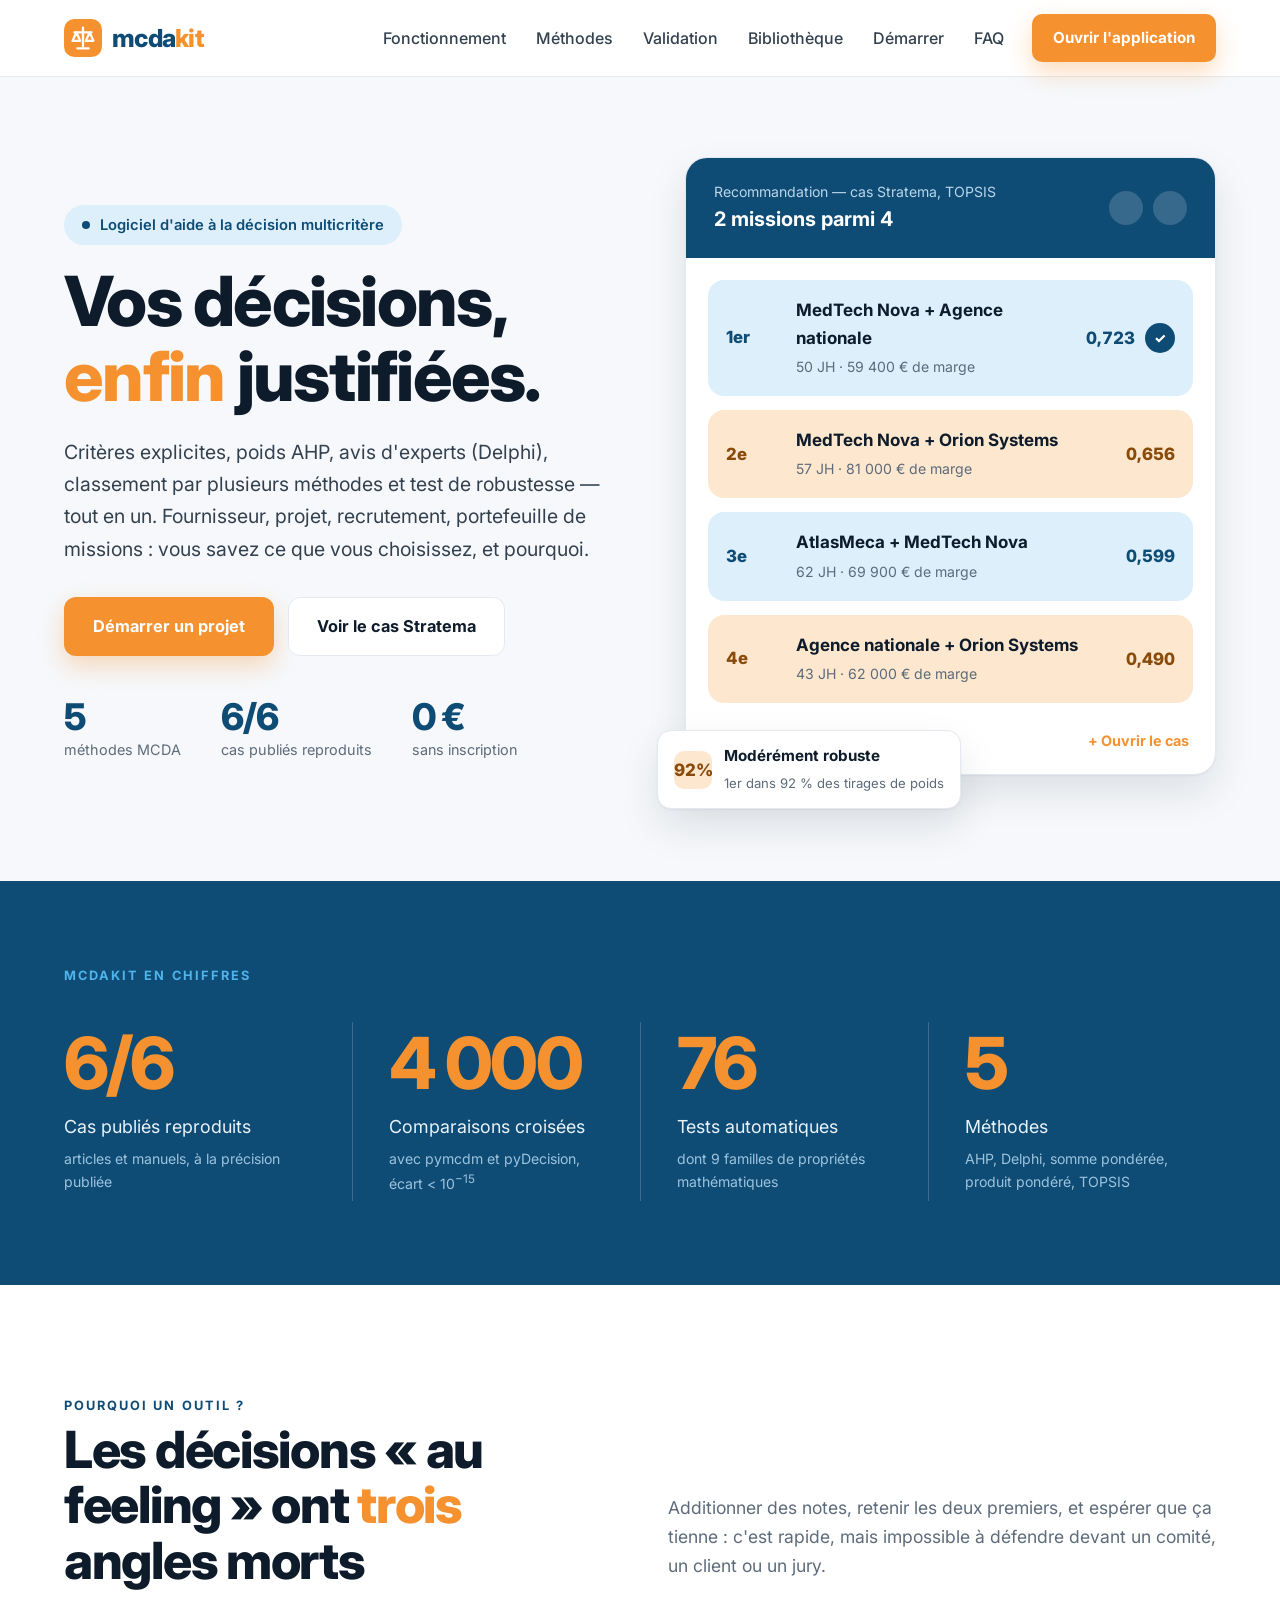
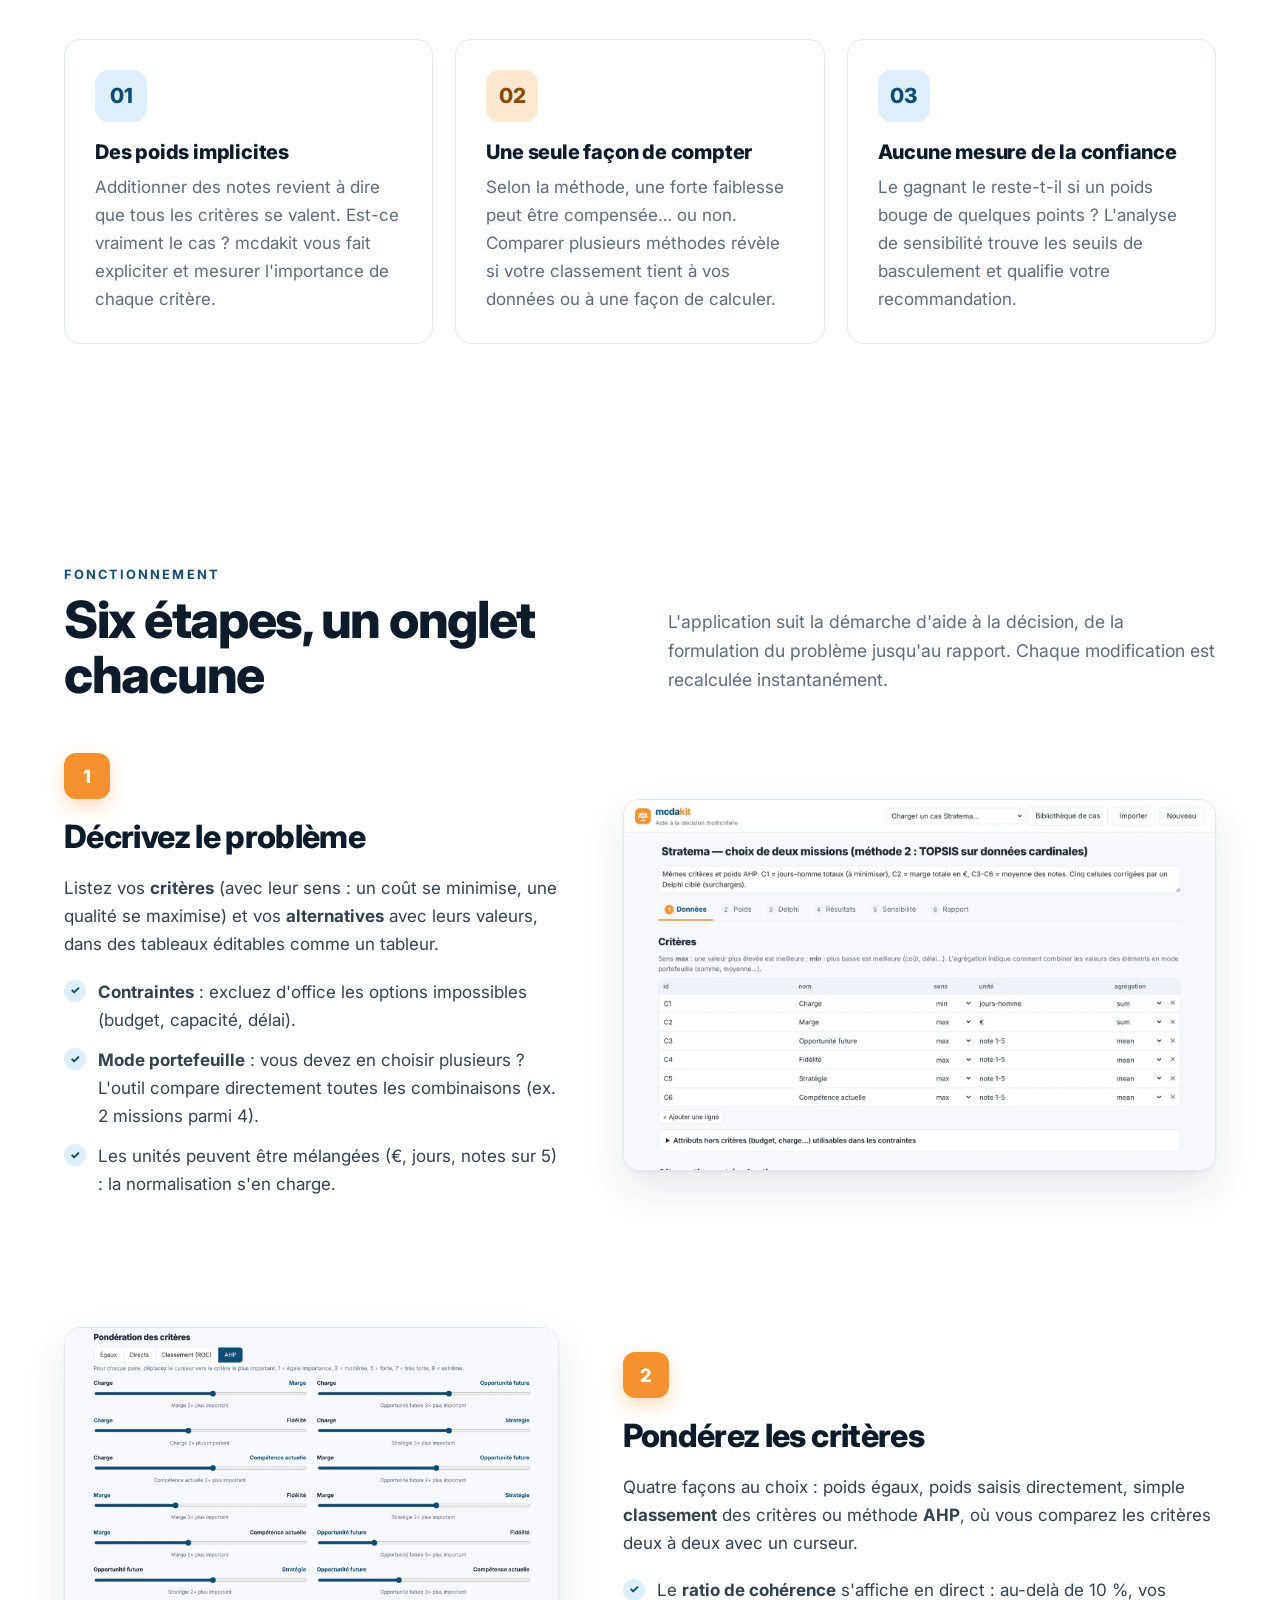
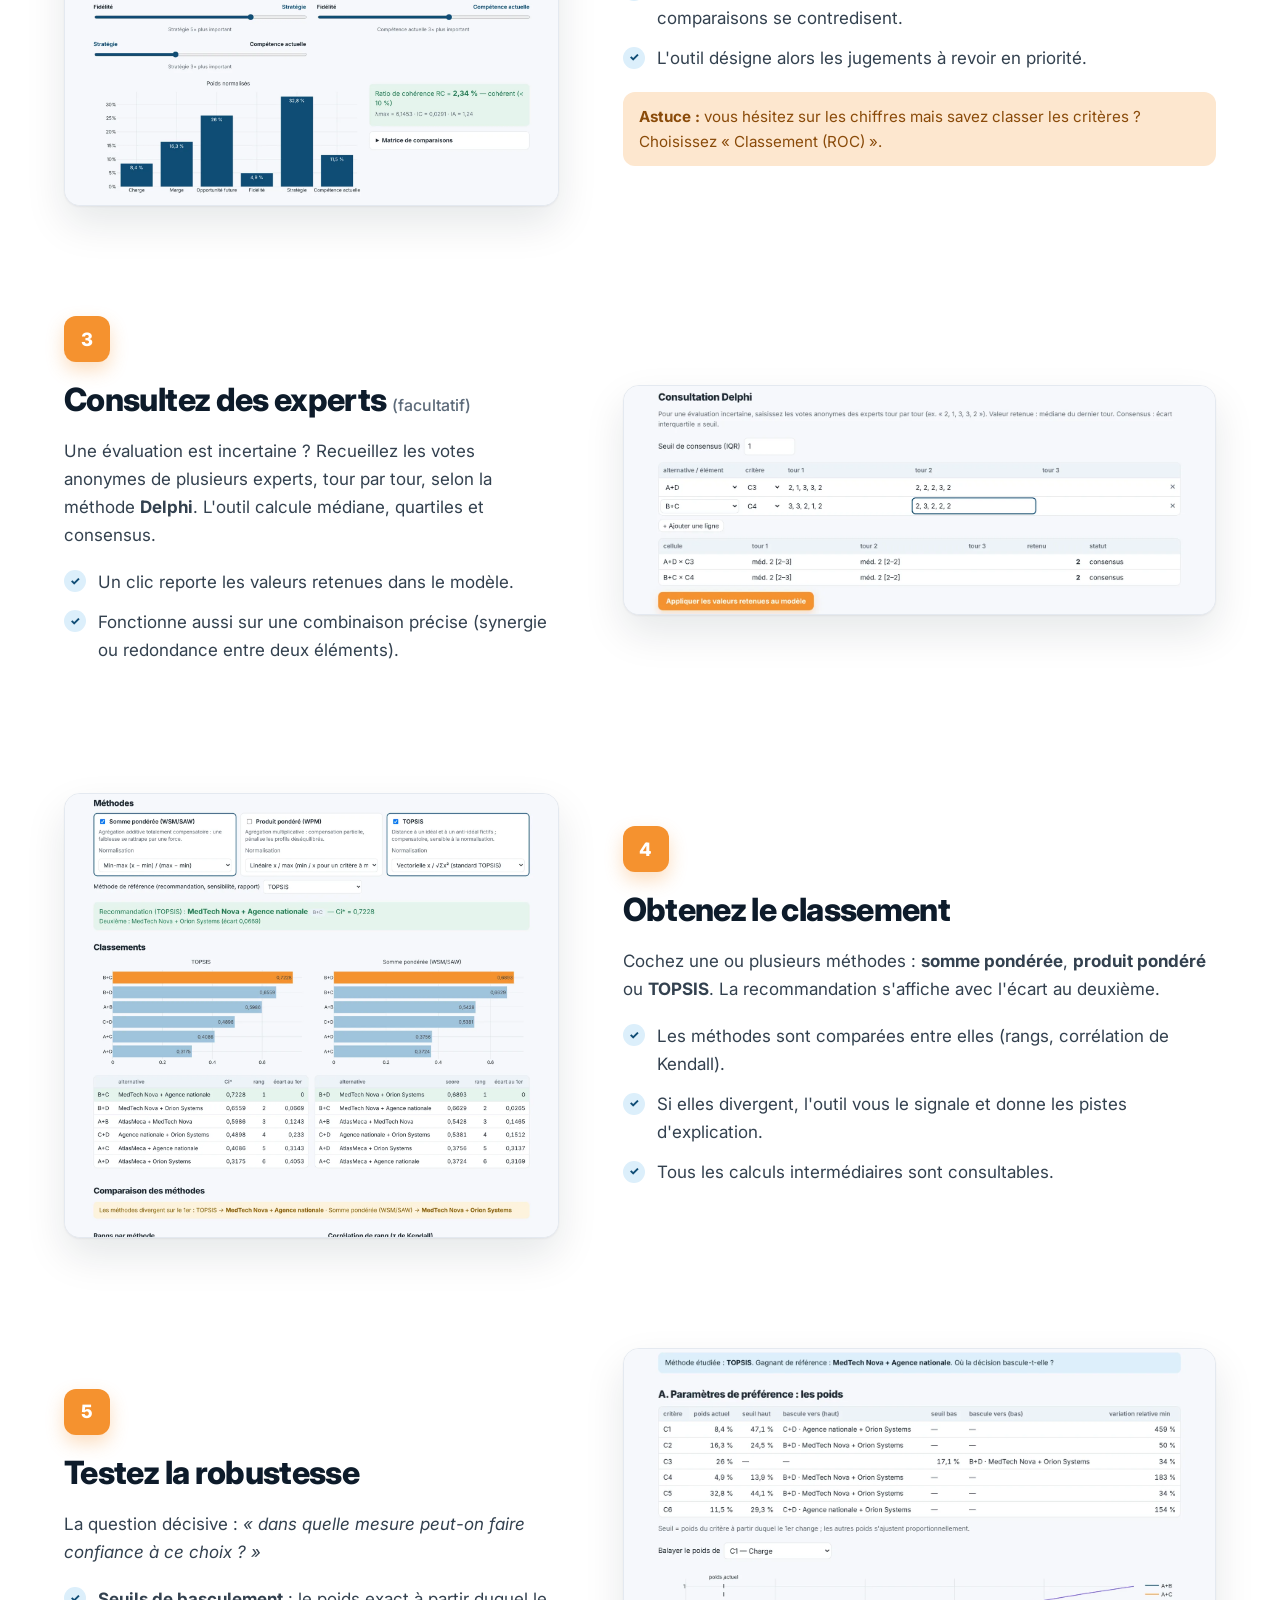
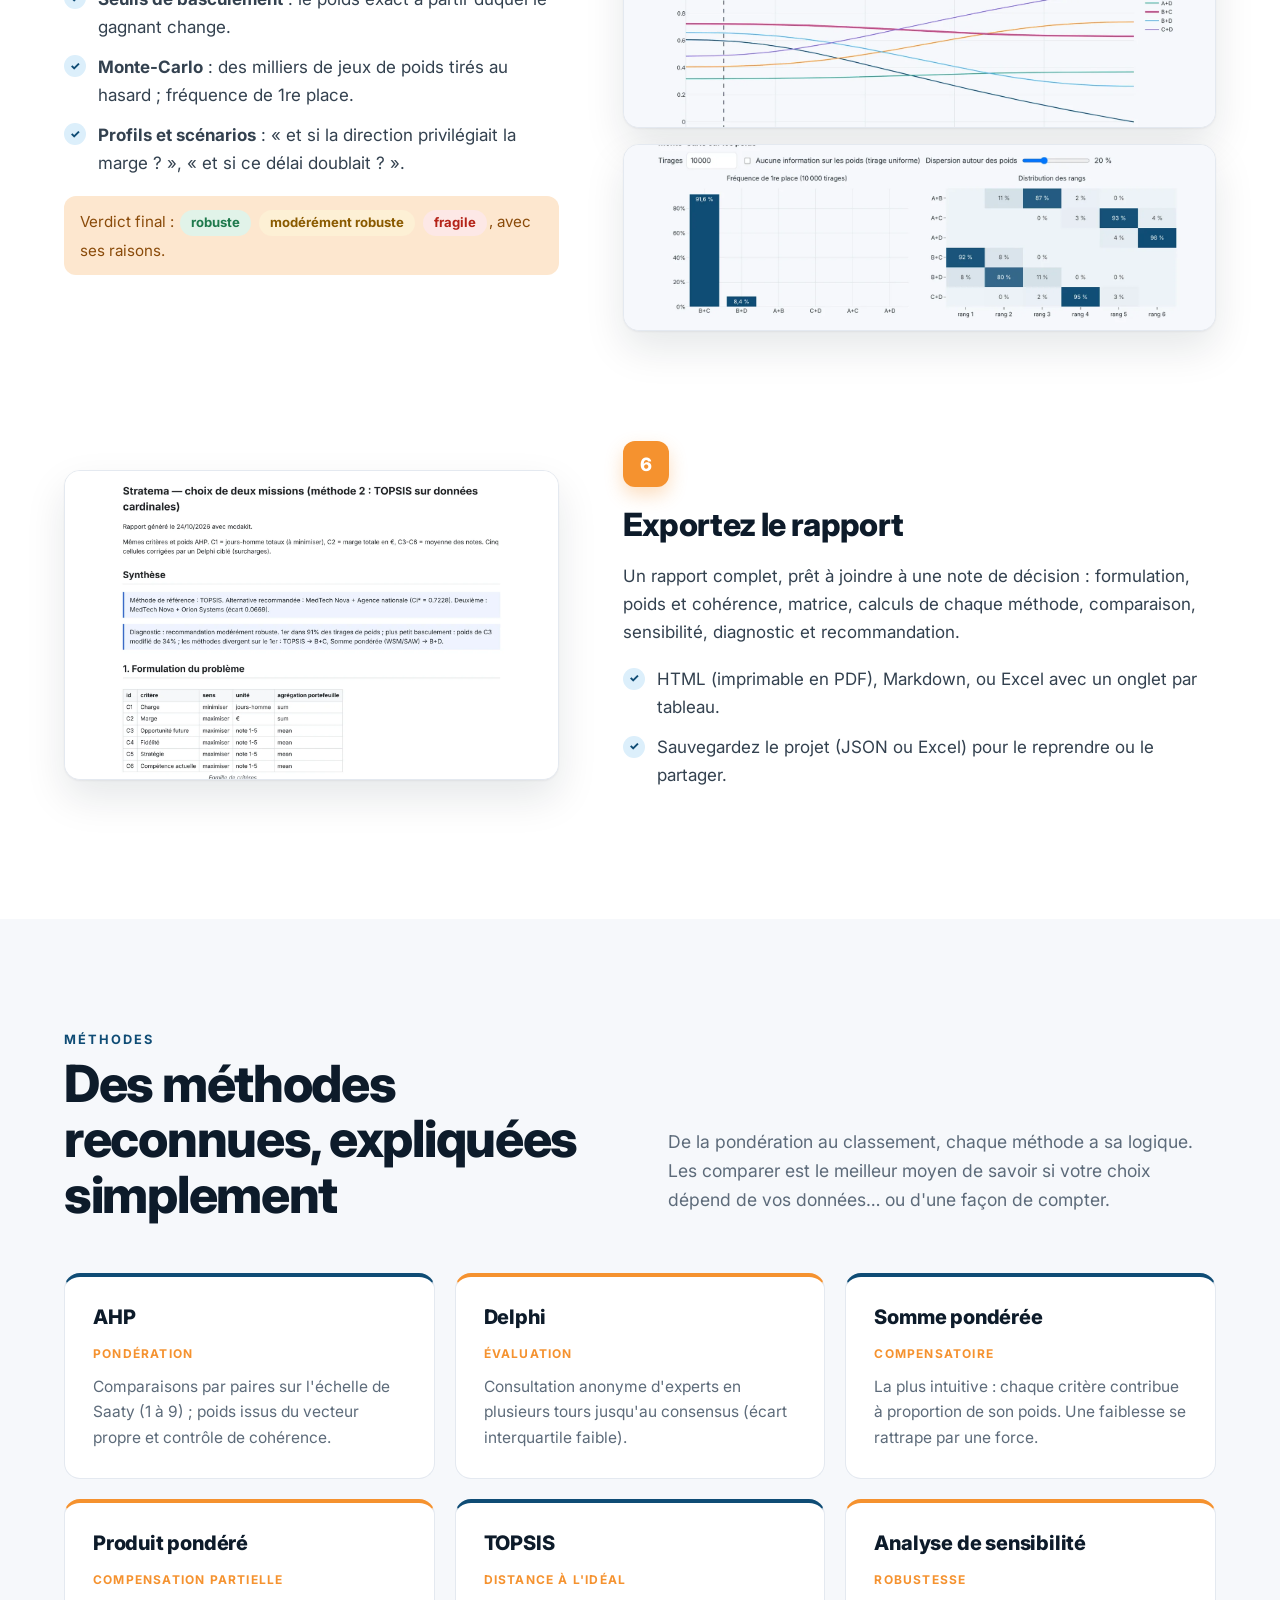
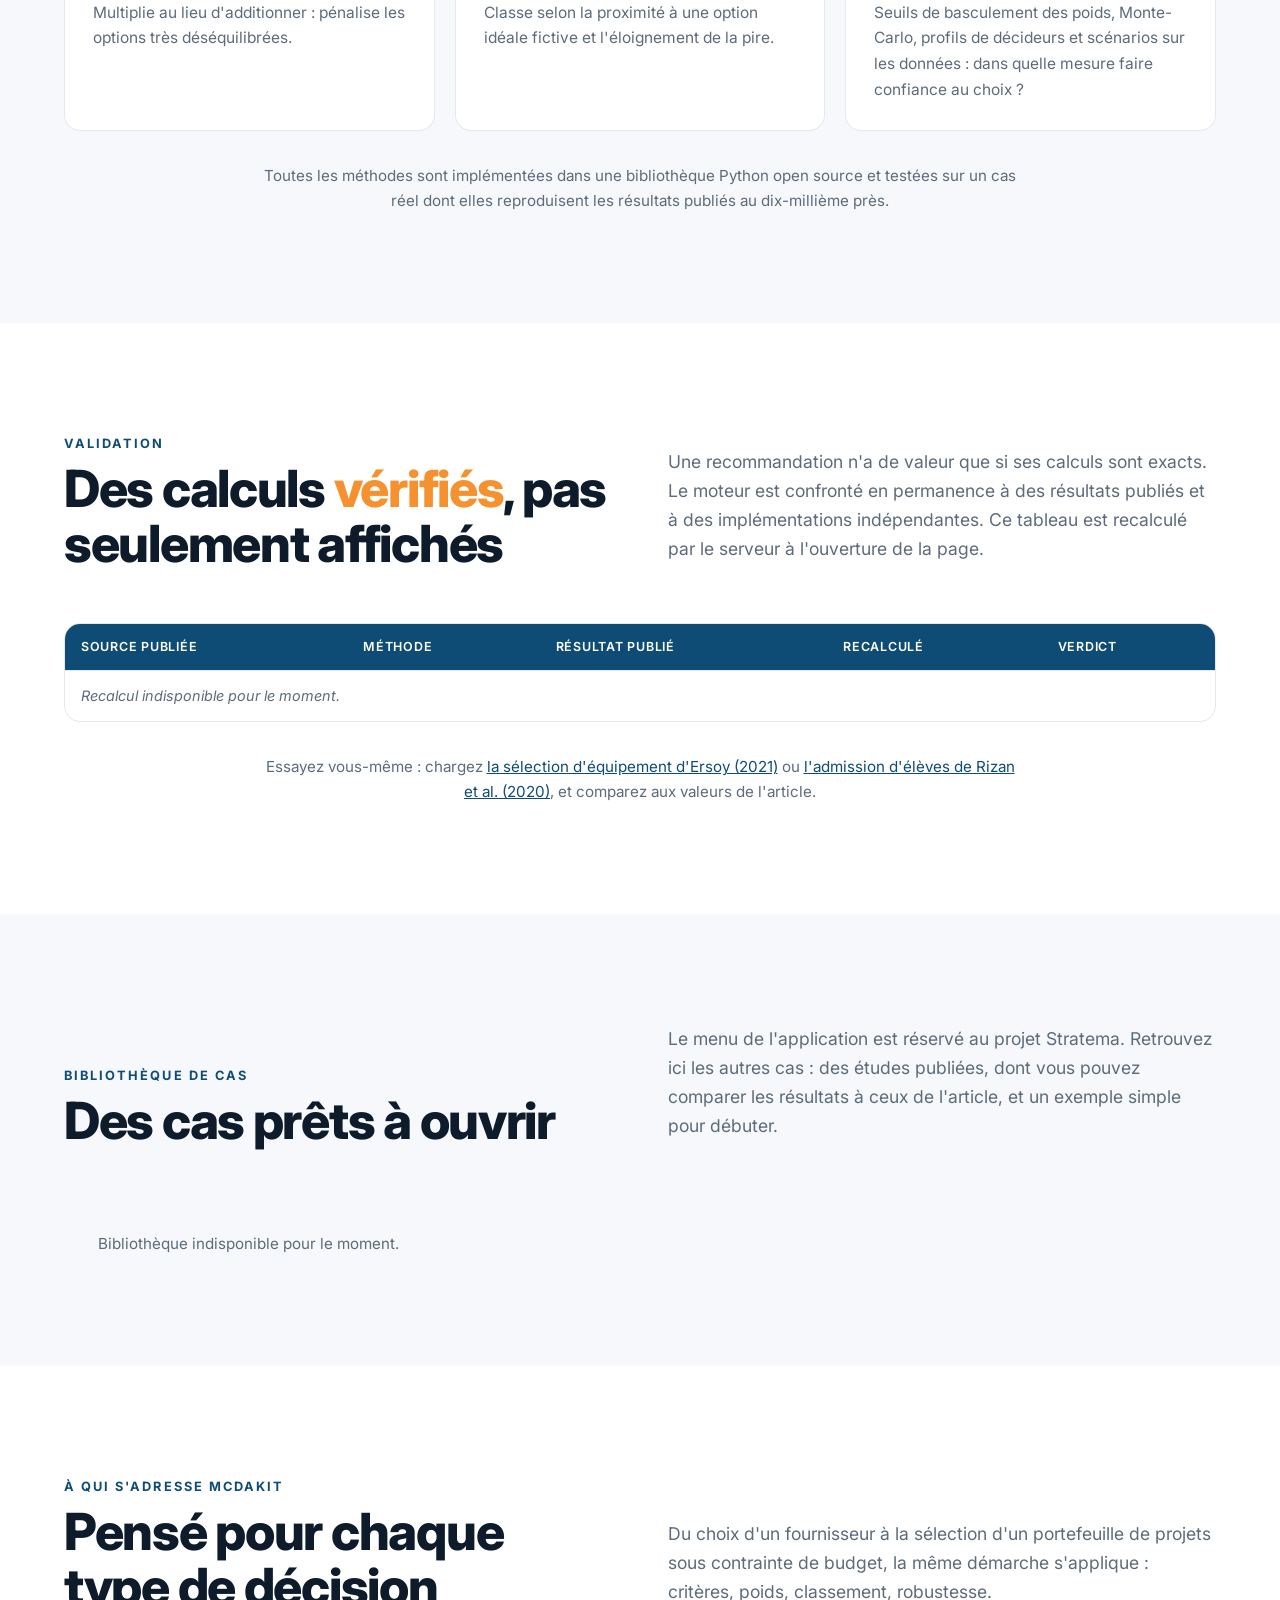
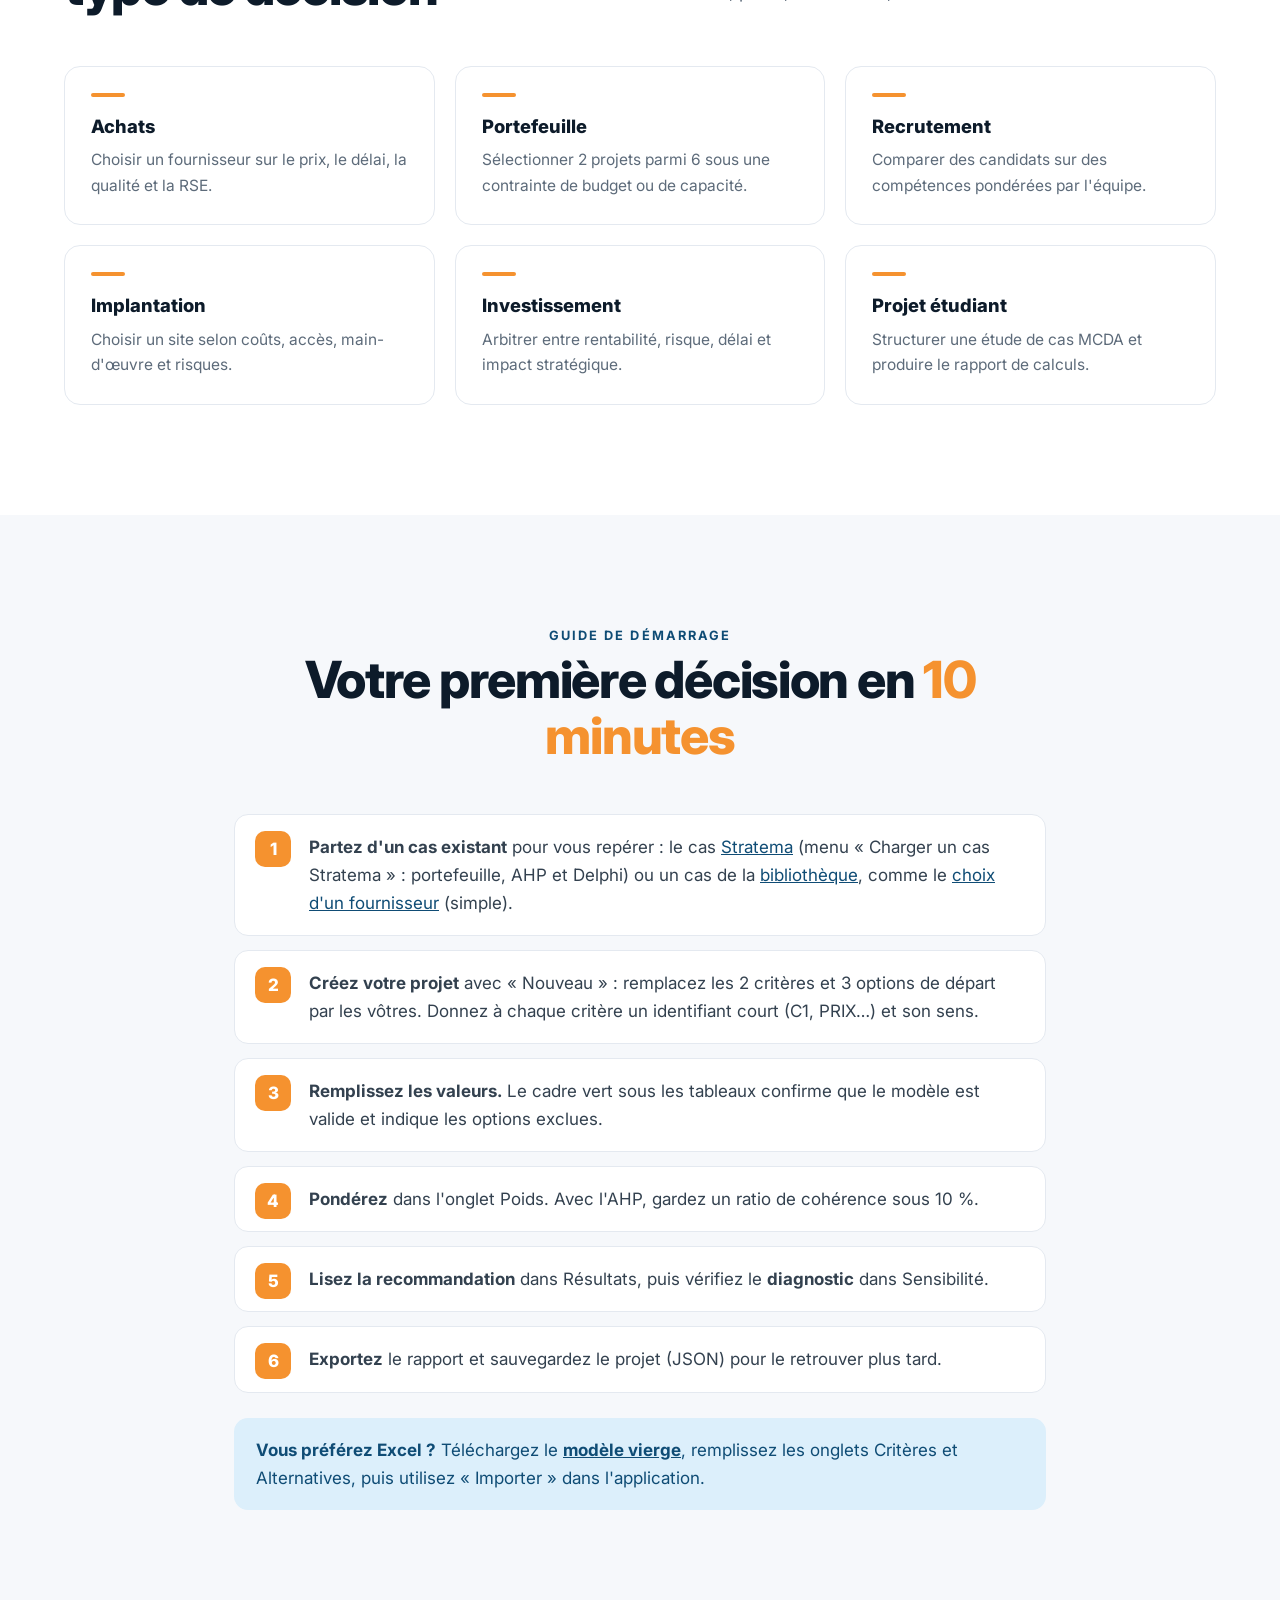
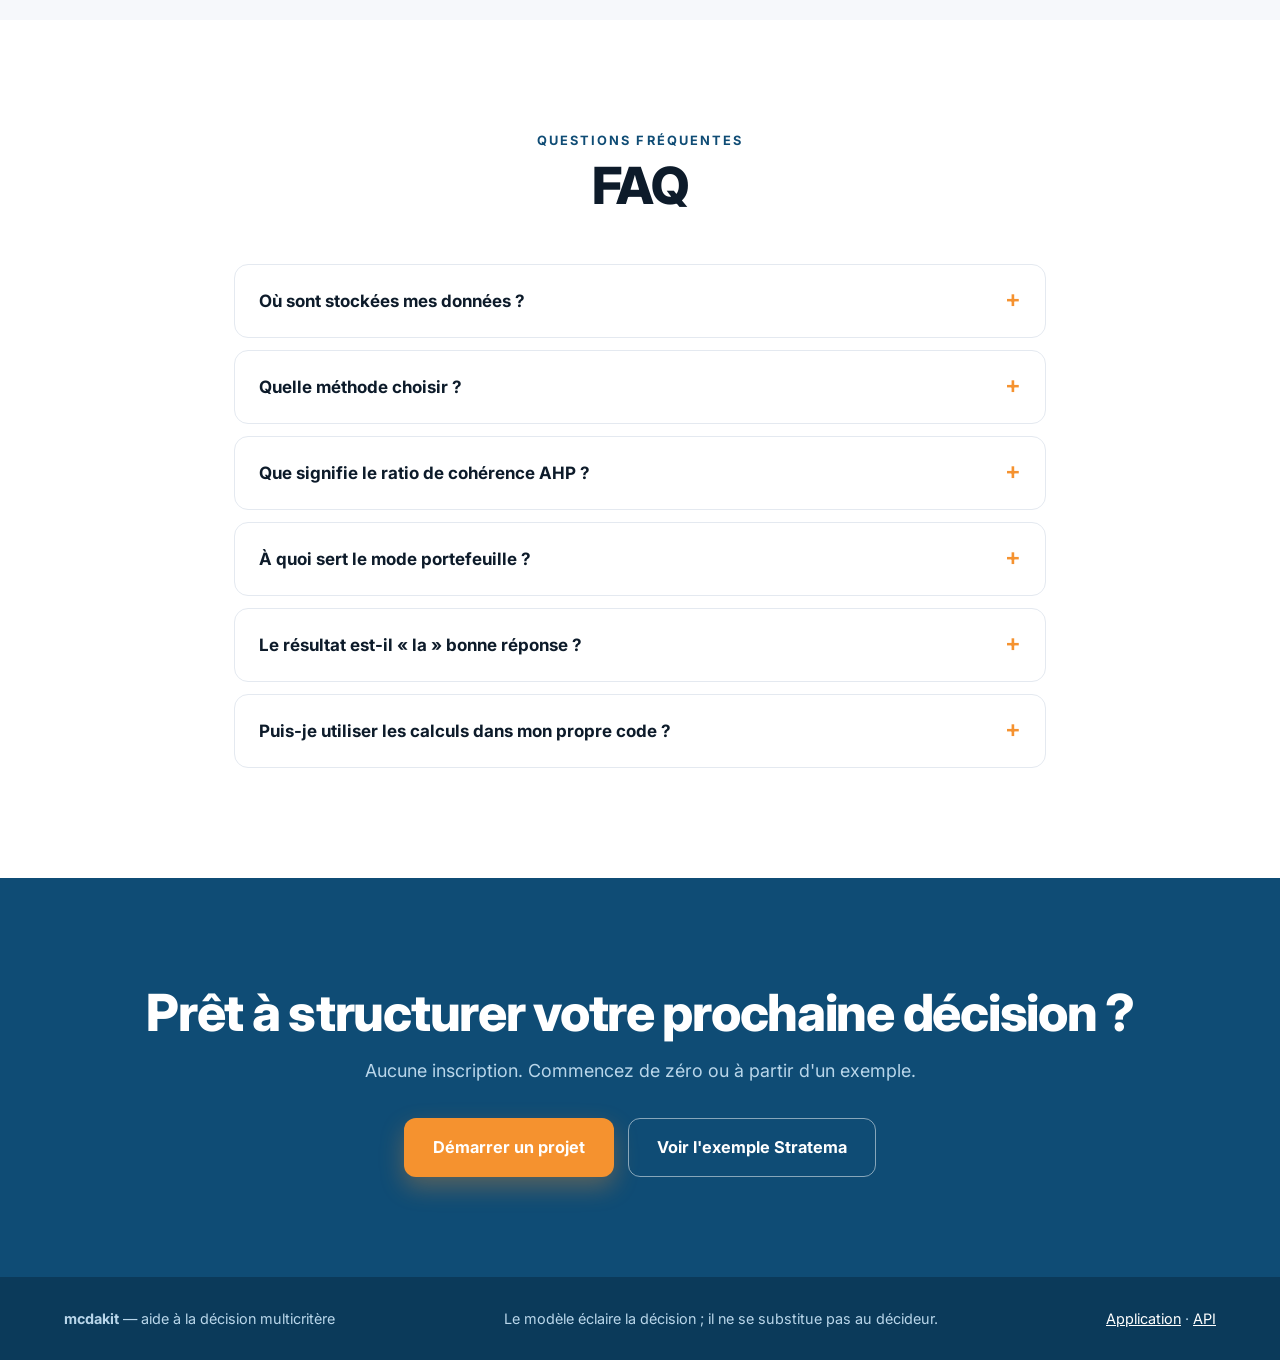
==== commit 8ed3de25: "Retrait de PROMETHEE II : on se limite aux méthodes du projet (AHP, Delphi, somme pondérée, TOPSIS, " ====
--- a/public/index.html
+++ b/public/index.html
@@ -4,7 +4,7 @@
   <meta charset="utf-8">
   <meta name="viewport" content="width=device-width, initial-scale=1">
   <title>mcdakit — Prendre de meilleures décisions multicritères</title>
-  <meta name="description" content="Comparez plusieurs options sur plusieurs critères, pondérez avec l'AHP, consultez des experts (Delphi), classez avec TOPSIS ou PROMETHEE et vérifiez la robustesse de votre choix. Gratuit, sans inscription.">
+  <meta name="description" content="Comparez plusieurs options sur plusieurs critères, pondérez avec l'AHP, consultez des experts (Delphi), classez par somme pondérée ou TOPSIS et vérifiez la robustesse de votre choix. Gratuit, sans inscription.">
   <meta property="og:title" content="mcdakit — Aide à la décision multicritère">
   <meta property="og:description" content="Structurer une décision, la justifier et tester sa robustesse, en quelques minutes.">
   <meta property="og:image" content="/img/resultats.webp">
@@ -46,8 +46,8 @@
           <a class="btn btn-ghost" href="/app?exemple=stratema_methode2">Voir le cas Stratema</a>
         </div>
         <div class="hero-figures">
-          <div><b>6</b><span>méthodes MCDA</span></div>
-          <div><b>10/10</b><span>cas publiés reproduits</span></div>
+          <div><b>5</b><span>méthodes MCDA</span></div>
+          <div><b>6/6</b><span>cas publiés reproduits</span></div>
           <div><b>0 €</b><span>sans inscription</span></div>
         </div>
       </div>
@@ -75,10 +75,10 @@
     <div class="wrap">
       <p class="eyebrow">mcdakit en chiffres</p>
       <div class="figures-grid">
-        <div><b id="v-cases">10/10</b><span>Cas publiés reproduits</span><small>articles et manuels, à la précision publiée</small></div>
-        <div><b>6 500</b><span>Comparaisons croisées</span><small>avec pymcdm et pyDecision, écart &lt; 10<sup>−15</sup></small></div>
-        <div><b>98</b><span>Tests automatiques</span><small>dont 9 familles de propriétés mathématiques</small></div>
-        <div><b>6</b><span>Méthodes</span><small>AHP, Delphi, somme et produit pondérés, TOPSIS, PROMETHEE</small></div>
+        <div><b id="v-cases">6/6</b><span>Cas publiés reproduits</span><small>articles et manuels, à la précision publiée</small></div>
+        <div><b>4 000</b><span>Comparaisons croisées</span><small>avec pymcdm et pyDecision, écart &lt; 10<sup>−15</sup></small></div>
+        <div><b>76</b><span>Tests automatiques</span><small>dont 9 familles de propriétés mathématiques</small></div>
+        <div><b>5</b><span>Méthodes</span><small>AHP, Delphi, somme pondérée, produit pondéré, TOPSIS</small></div>
       </div>
     </div>
   </section>
@@ -170,8 +170,8 @@
           <div class="step-text">
             <span class="step-num">4</span>
             <h3>Obtenez le classement</h3>
-            <p>Cochez une ou plusieurs méthodes : <b>somme pondérée</b>, <b>produit pondéré</b>, <b>TOPSIS</b>,
-              <b>PROMETHEE II</b>. La recommandation s'affiche avec l'écart au deuxième.</p>
+            <p>Cochez une ou plusieurs méthodes : <b>somme pondérée</b>, <b>produit pondéré</b> ou <b>TOPSIS</b>.
+              La recommandation s'affiche avec l'écart au deuxième.</p>
             <ul class="ticks">
               <li>Les méthodes sont comparées entre elles (rangs, corrélation de Kendall).</li>
               <li>Si elles divergent, l'outil vous le signale et donne les pistes d'explication.</li>
@@ -229,7 +229,7 @@
         <article><h3>Somme pondérée</h3><p class="m-tag">Compensatoire</p><p>La plus intuitive : chaque critère contribue à proportion de son poids. Une faiblesse se rattrape par une force.</p></article>
         <article><h3>Produit pondéré</h3><p class="m-tag">Compensation partielle</p><p>Multiplie au lieu d'additionner : pénalise les options très déséquilibrées.</p></article>
         <article><h3>TOPSIS</h3><p class="m-tag">Distance à l'idéal</p><p>Classe selon la proximité à une option idéale fictive et l'éloignement de la pire.</p></article>
-        <article><h3>PROMETHEE II</h3><p class="m-tag">Surclassement</p><p>Compare les options deux à deux avec des seuils d'indifférence et de préférence : un petit écart ne compte pas.</p></article>
+        <article><h3>Analyse de sensibilité</h3><p class="m-tag">Robustesse</p><p>Seuils de basculement des poids, Monte-Carlo, profils de décideurs et scénarios sur les données : dans quelle mesure faire confiance au choix ?</p></article>
       </div>
       <p class="note center">Toutes les méthodes sont implémentées dans une bibliothèque Python open source et testées sur un cas réel
         dont elles reproduisent les résultats publiés au dix-millième près.</p>
@@ -250,9 +250,8 @@
           <tbody id="v-body"><tr><td colspan="5" class="muted">Recalcul en direct des cas publiés…</td></tr></tbody>
         </table>
       </div>
-      <p class="note center" id="v-note">Essayez vous-même : chargez <a href="/app?exemple=cas_publie_promethee_eolien_ziemba2017">le parc éolien de Ziemba et al. (2017)</a>,
-        <a href="/app?exemple=cas_publie_topsis_ersoy2021">la sélection d'équipement d'Ersoy (2021)</a>,
-        <a href="/app?exemple=cas_publie_promethee_papathanasiou2018">l'exemple PROMETHEE de Papathanasiou &amp; Ploskas</a> ou
+      <p class="note center" id="v-note">Essayez vous-même : chargez
+        <a href="/app?exemple=cas_publie_topsis_ersoy2021">la sélection d'équipement d'Ersoy (2021)</a> ou
         <a href="/app?exemple=cas_publie_saw_rizan2020">l'admission d'élèves de Rizan et al. (2020)</a>, et comparez aux valeurs de l'article.</p>
     </div>
   </section>
@@ -320,9 +319,9 @@
             puis oublié : rien n'est conservé côté serveur. Pensez à exporter le projet (JSON) si vous changez d'ordinateur
             ou videz le cache.</p></details>
         <details><summary>Quelle méthode choisir ?</summary>
-          <p>Commencez par la somme pondérée (la plus lisible) et TOPSIS. Ajoutez PROMETHEE si un petit écart sur un critère
-            ne doit pas compter, ou si une très forte faiblesse ne doit pas être compensée. L'important est de comparer :
-            si toutes les méthodes s'accordent, votre choix est solide.</p></details>
+          <p>Commencez par la somme pondérée (la plus lisible), puis confrontez-la à TOPSIS, qui raisonne en distance à
+            une option idéale. Le produit pondéré pénalise davantage les options déséquilibrées. L'important est de comparer :
+            si les méthodes s'accordent, votre choix est solide ; sinon, l'écart mérite d'être expliqué.</p></details>
         <details><summary>Que signifie le ratio de cohérence AHP ?</summary>
           <p>Il mesure si vos comparaisons se contredisent (A plus important que B, B que C, mais C que A). En dessous de 10 %,
             elles sont jugées cohérentes ; au-delà, l'outil indique quelles comparaisons revoir.</p></details>
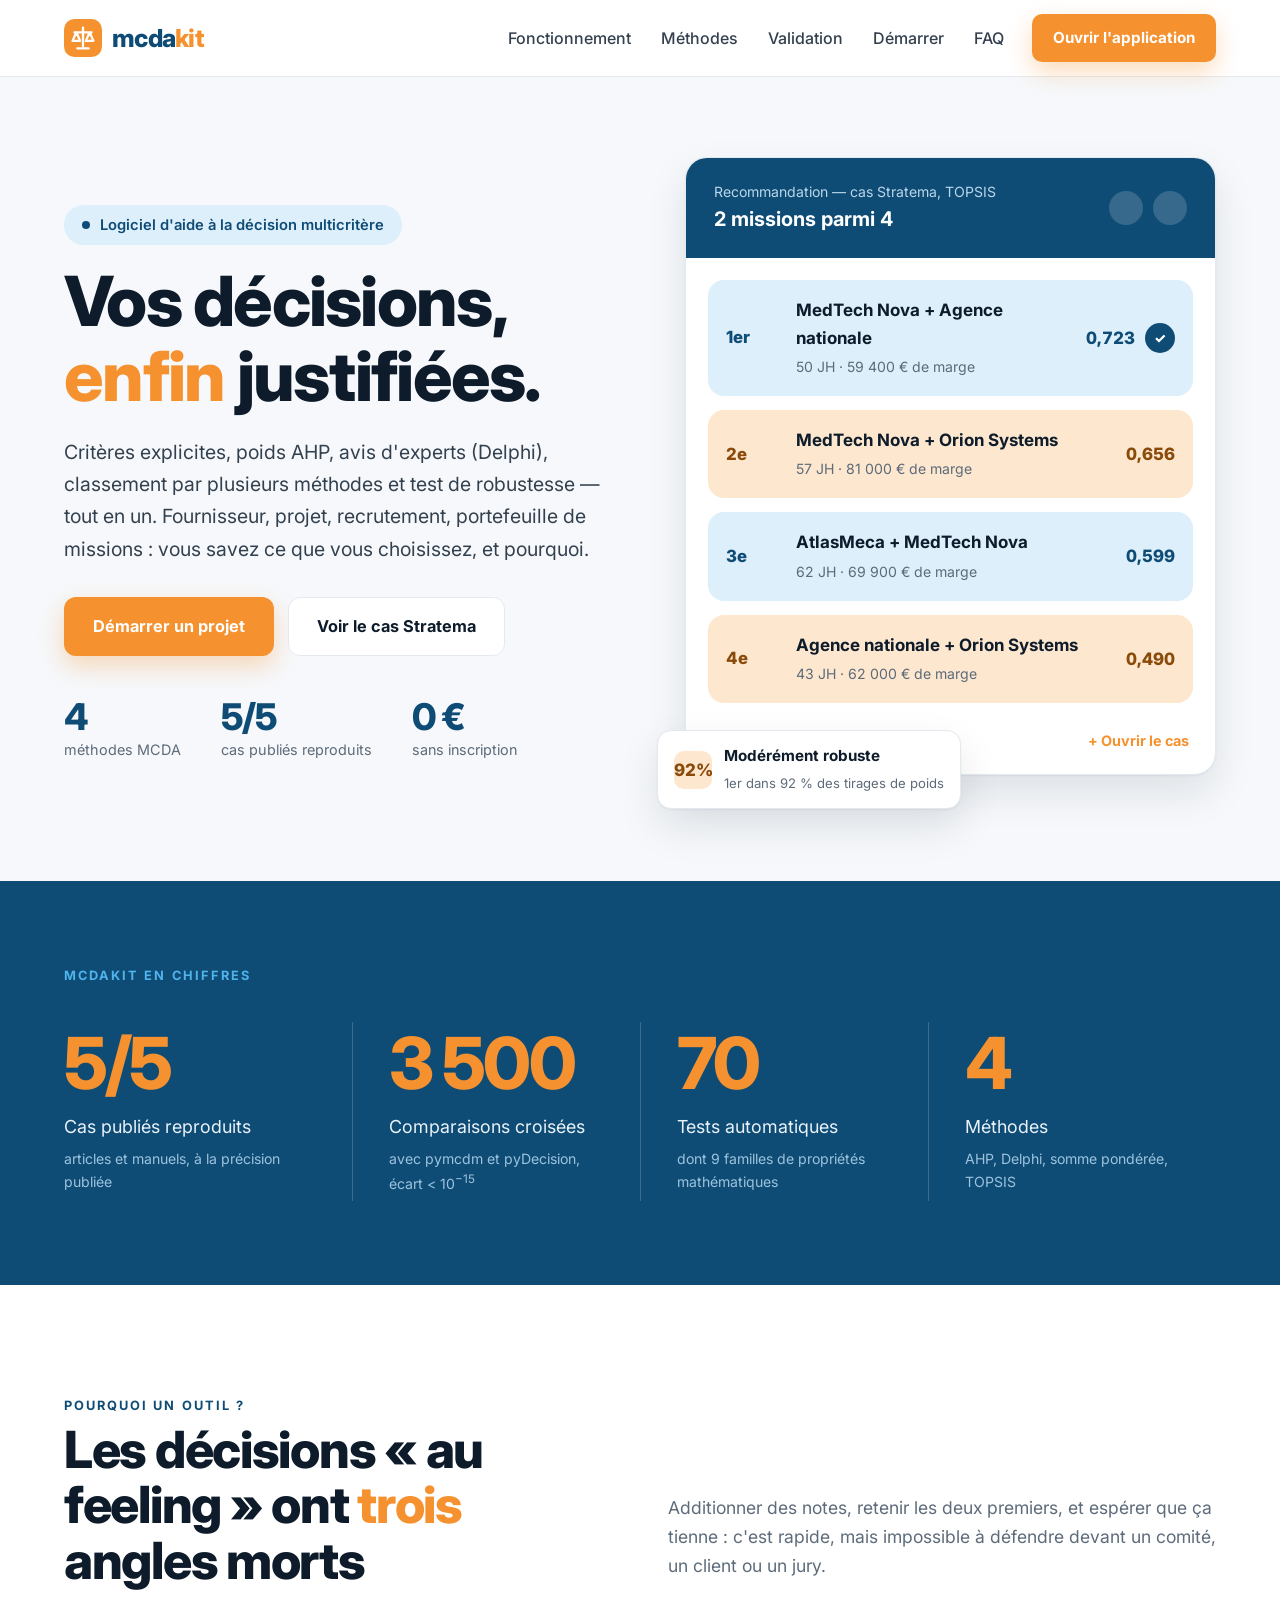
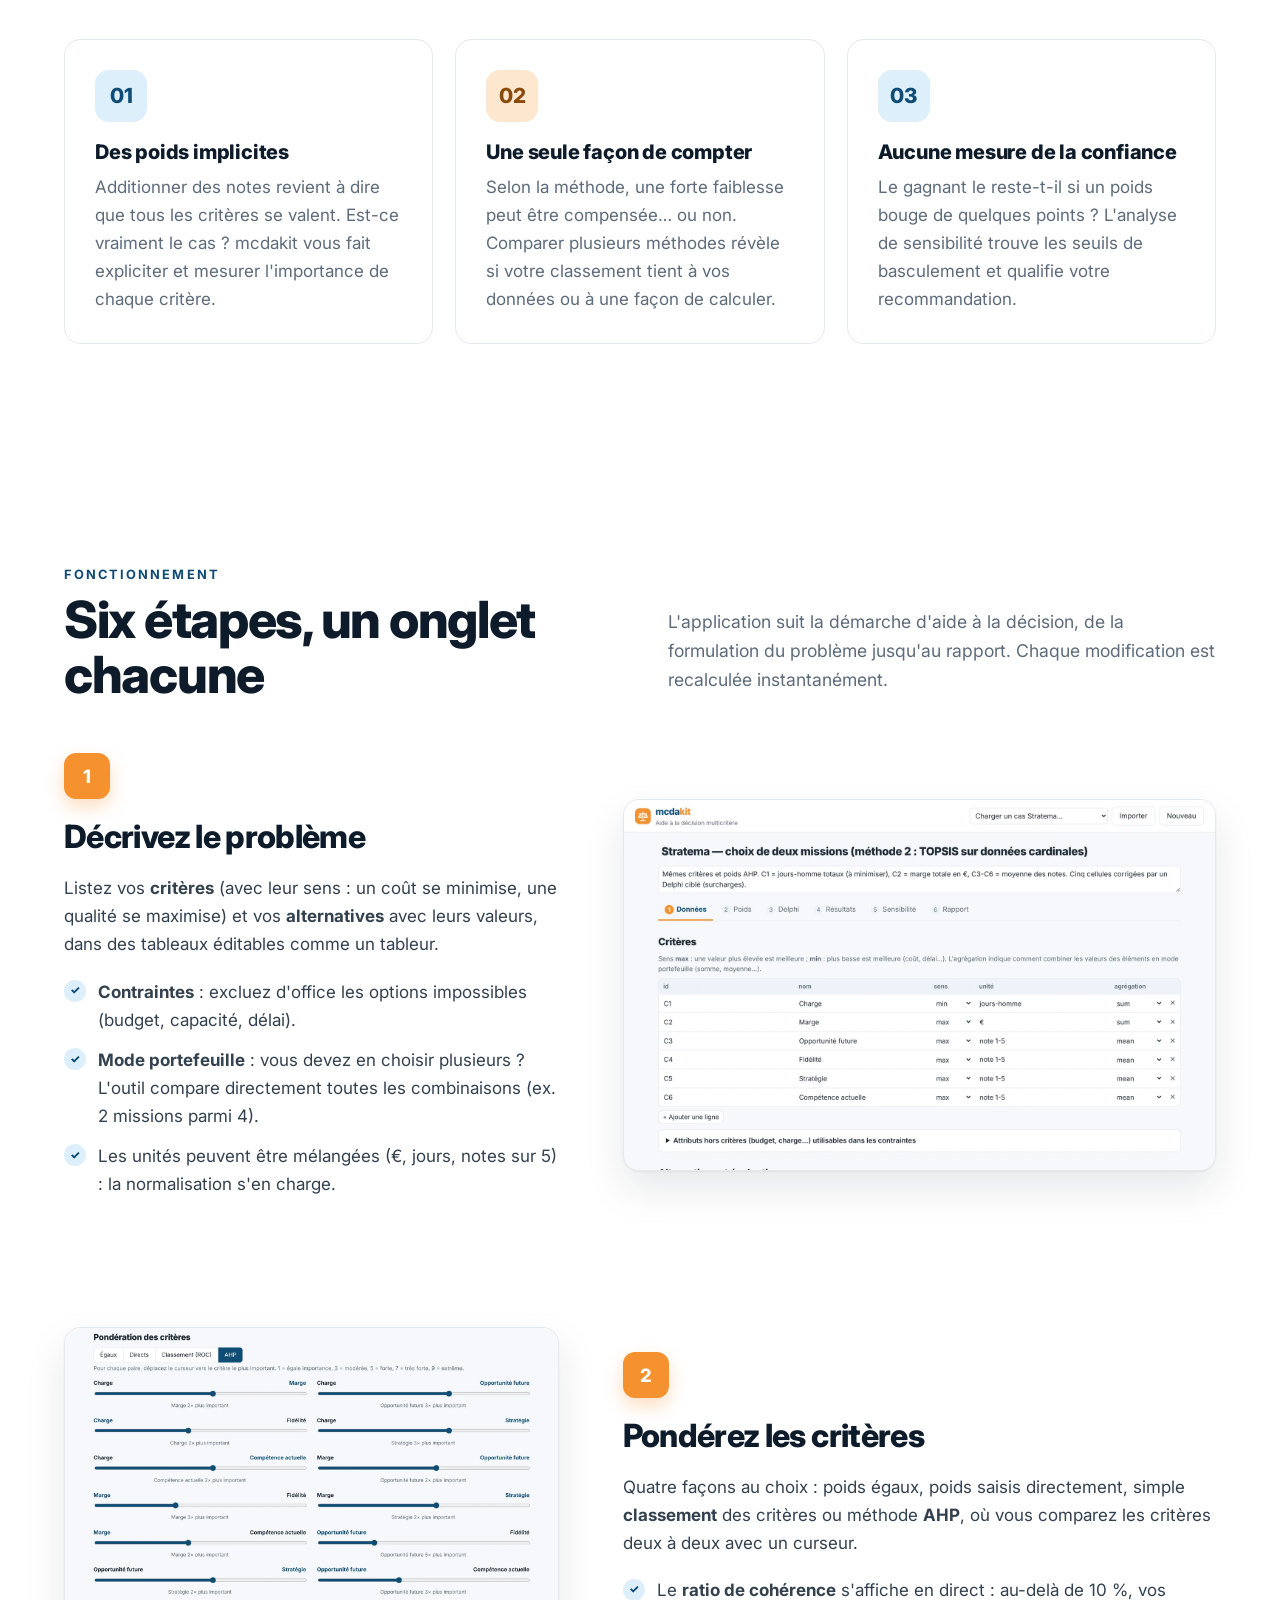
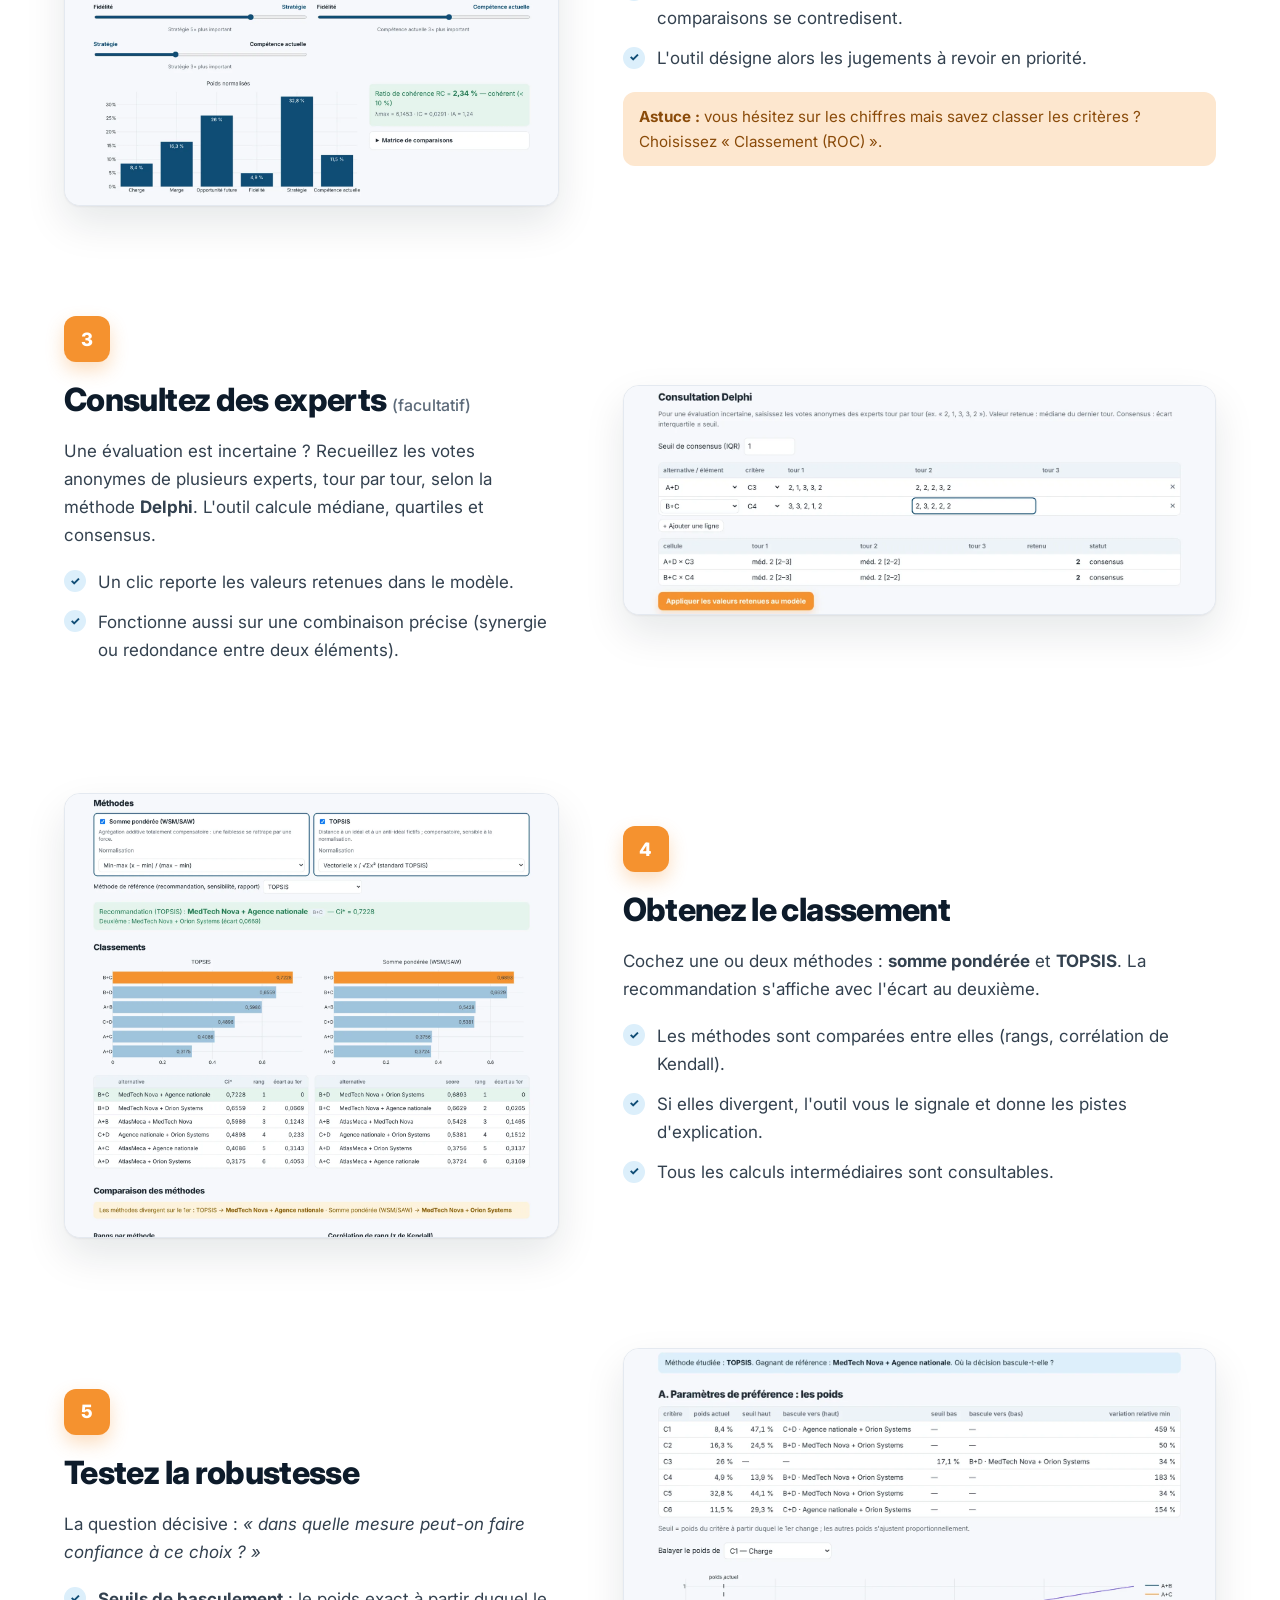
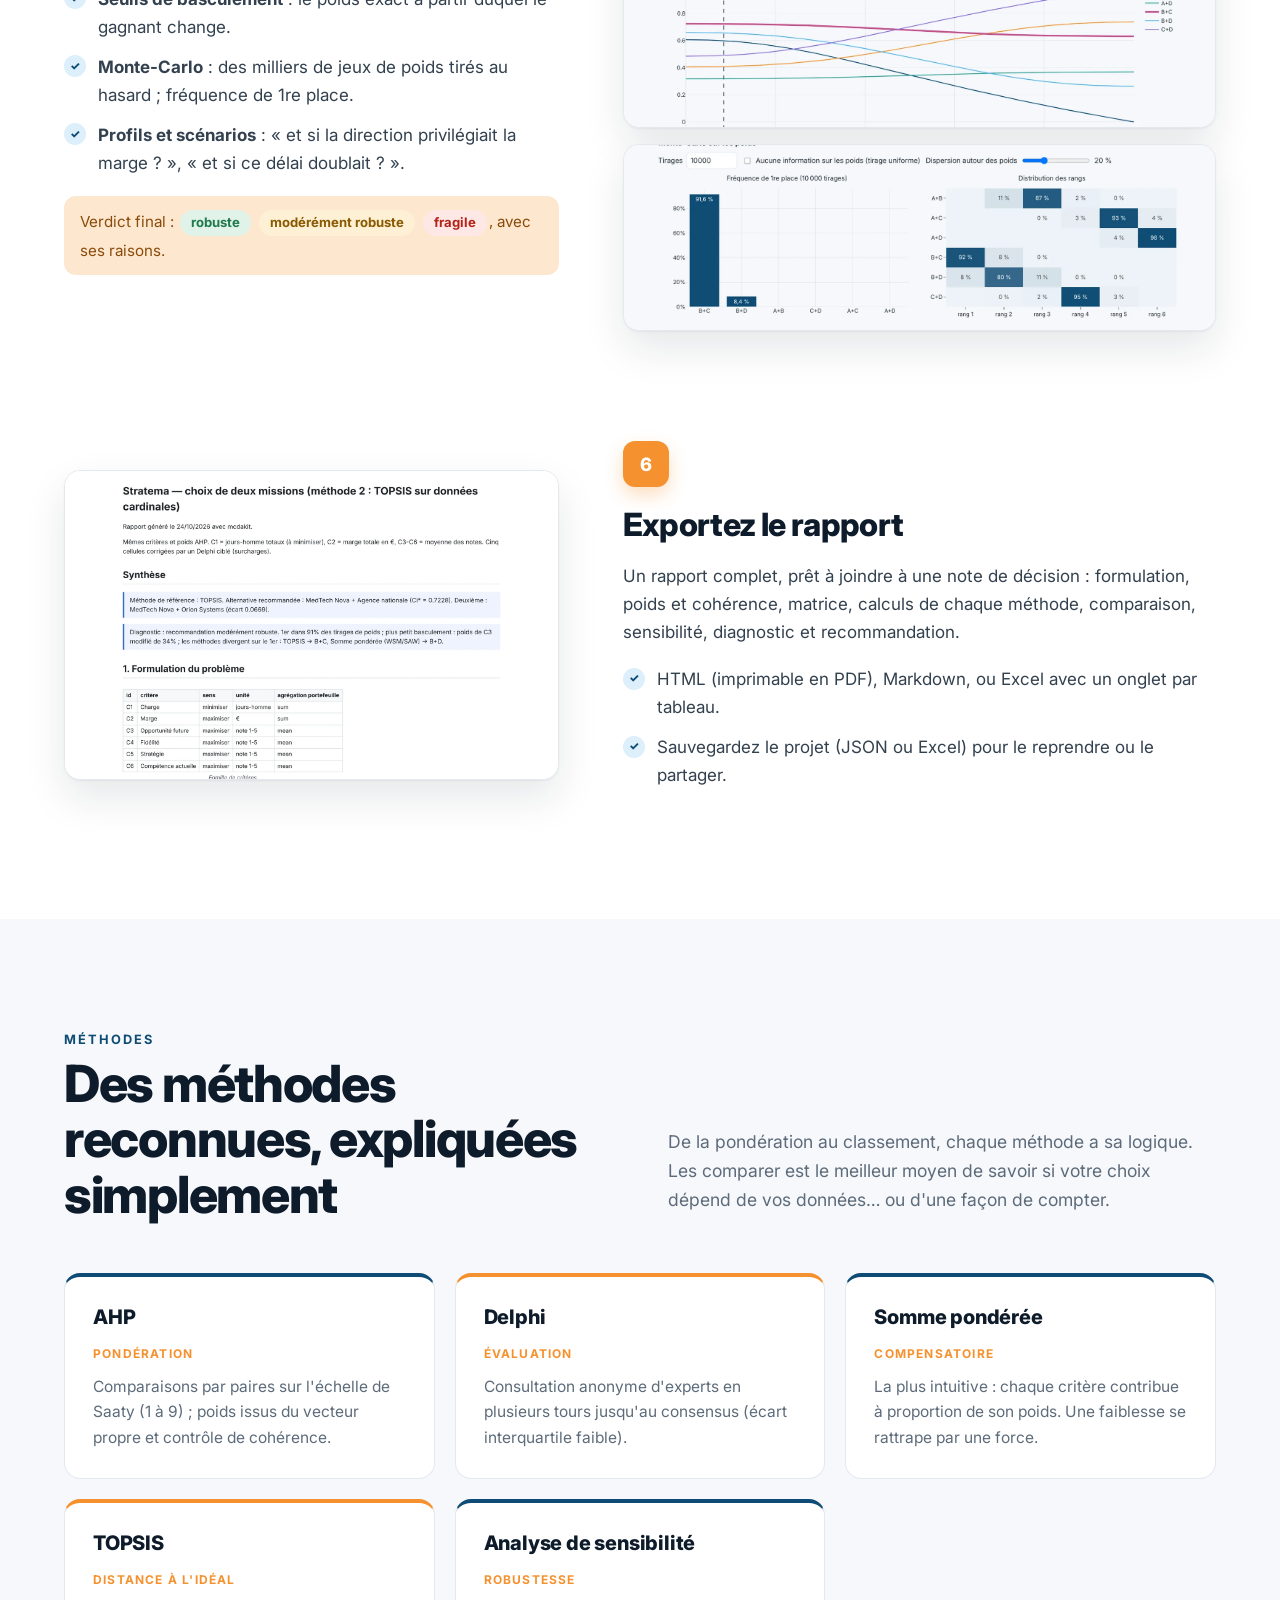
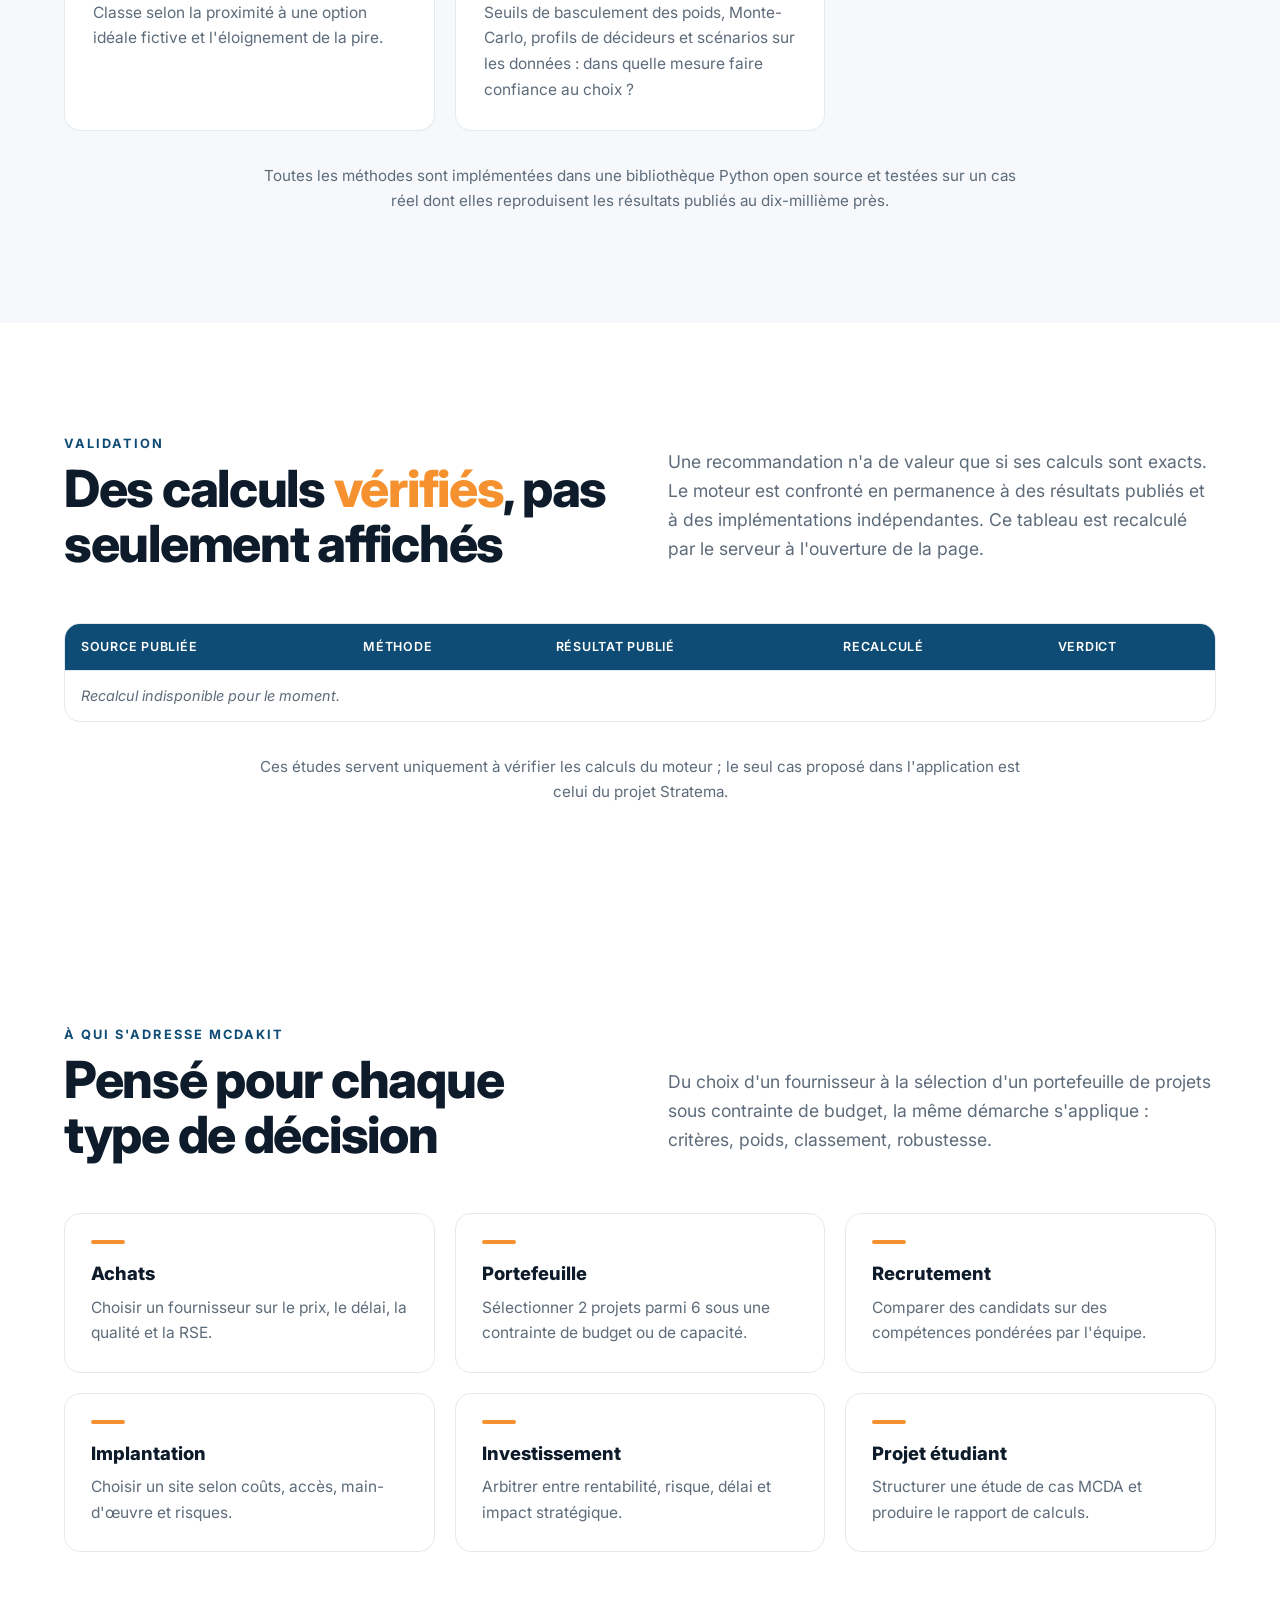
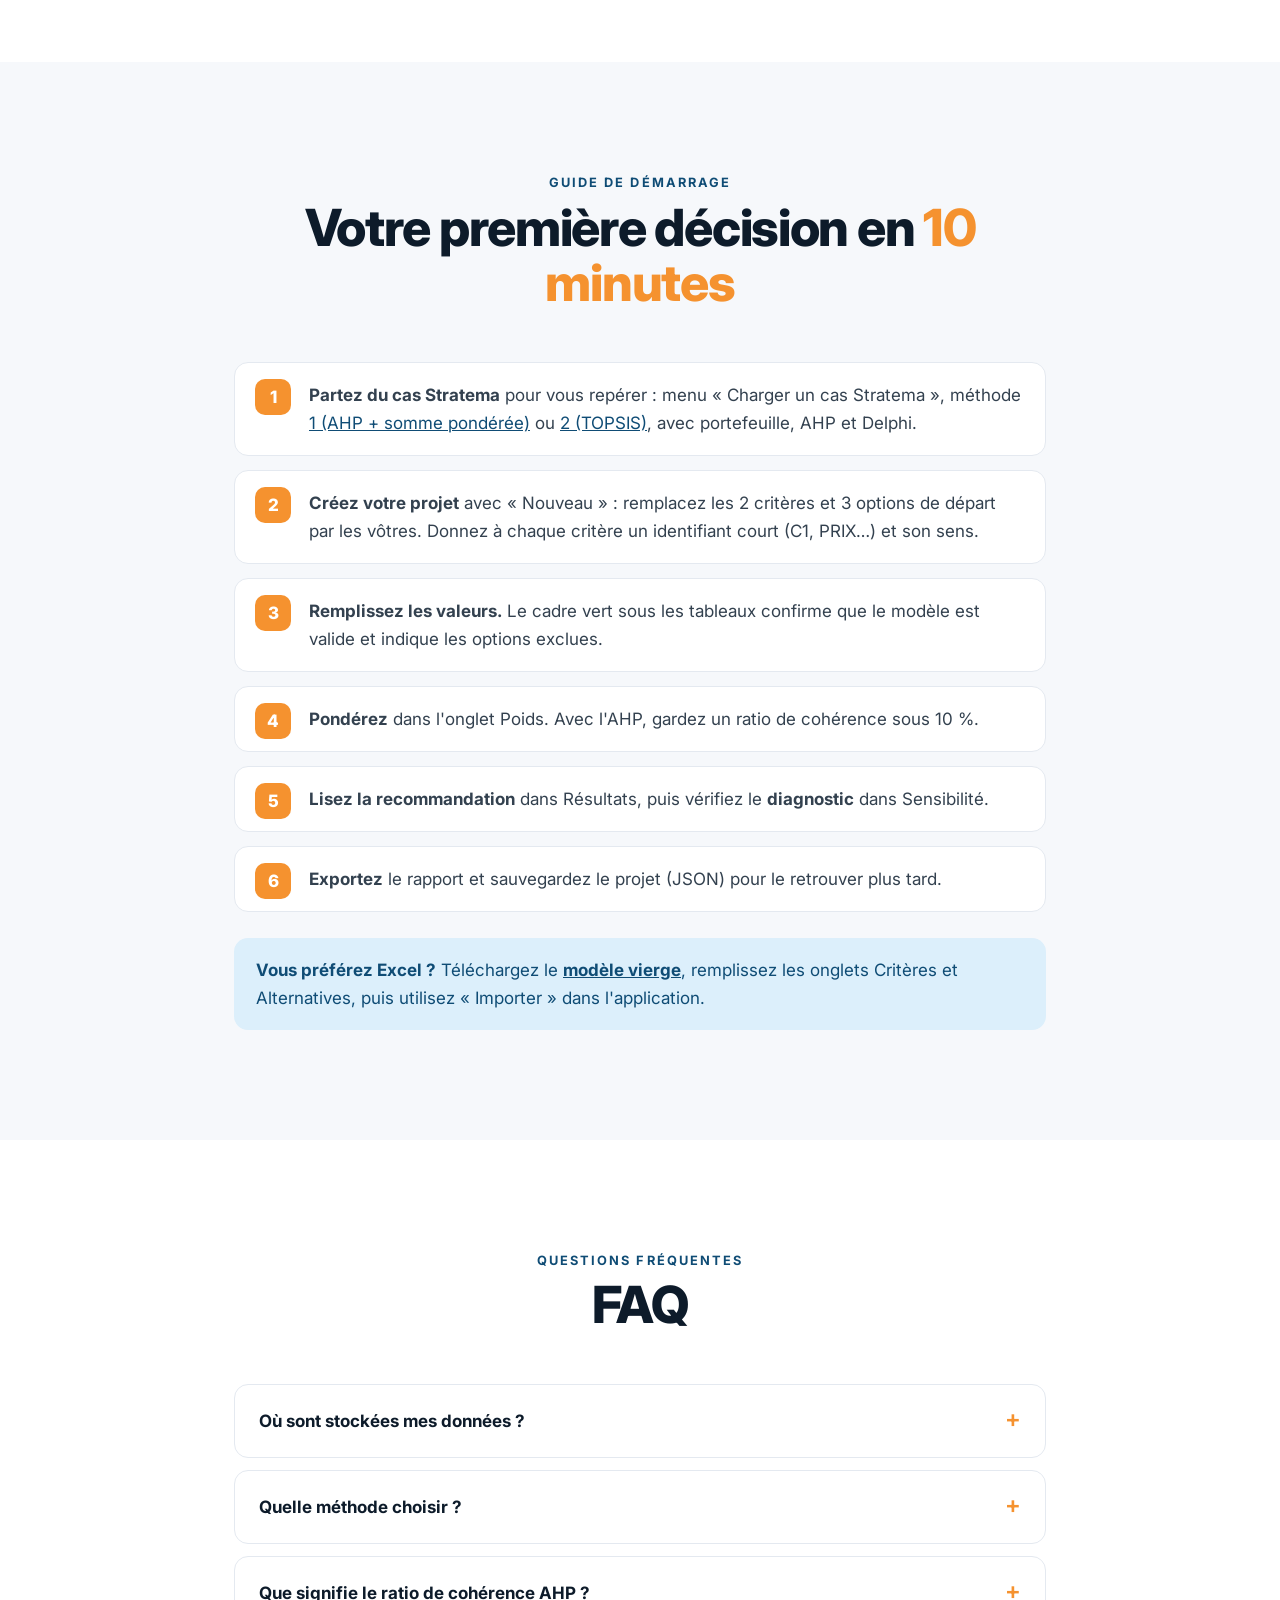
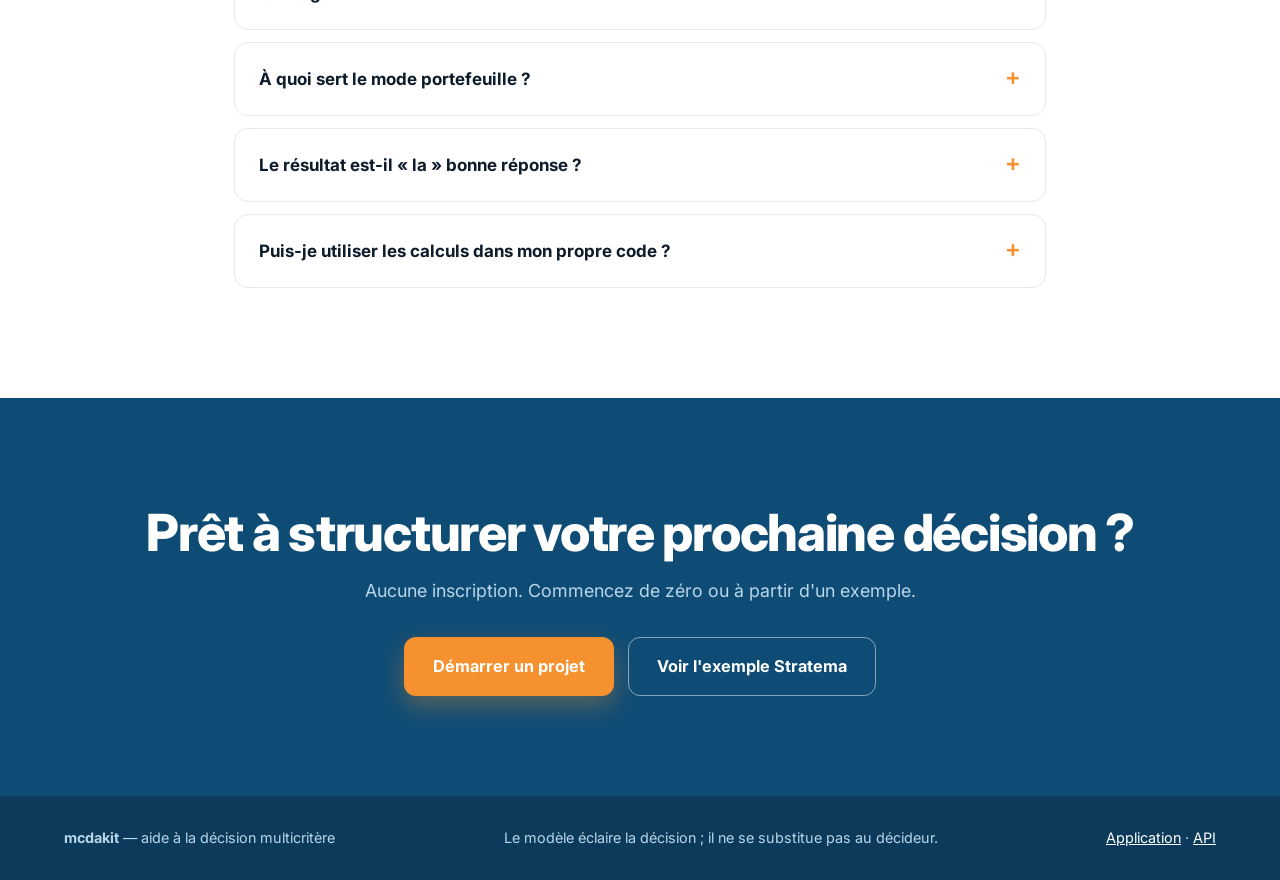
==== commit 626b0443: "Recentrage sur le projet Stratema : retrait du produit pondéré et des cas hors Stratema - méthodes :" ====
--- a/public/index.html
+++ b/public/index.html
@@ -23,7 +23,6 @@
       <a href="#fonctionnement">Fonctionnement</a>
       <a href="#methodes">Méthodes</a>
       <a href="#validation">Validation</a>
-      <a href="#bibliotheque">Bibliothèque</a>
       <a href="#demarrer">Démarrer</a>
       <a href="#faq">FAQ</a>
     </nav>
@@ -46,8 +45,8 @@
           <a class="btn btn-ghost" href="/app?exemple=stratema_methode2">Voir le cas Stratema</a>
         </div>
         <div class="hero-figures">
-          <div><b>5</b><span>méthodes MCDA</span></div>
-          <div><b>6/6</b><span>cas publiés reproduits</span></div>
+          <div><b>4</b><span>méthodes MCDA</span></div>
+          <div><b>5/5</b><span>cas publiés reproduits</span></div>
           <div><b>0 €</b><span>sans inscription</span></div>
         </div>
       </div>
@@ -75,10 +74,10 @@
     <div class="wrap">
       <p class="eyebrow">mcdakit en chiffres</p>
       <div class="figures-grid">
-        <div><b id="v-cases">6/6</b><span>Cas publiés reproduits</span><small>articles et manuels, à la précision publiée</small></div>
-        <div><b>4 000</b><span>Comparaisons croisées</span><small>avec pymcdm et pyDecision, écart &lt; 10<sup>−15</sup></small></div>
-        <div><b>76</b><span>Tests automatiques</span><small>dont 9 familles de propriétés mathématiques</small></div>
-        <div><b>5</b><span>Méthodes</span><small>AHP, Delphi, somme pondérée, produit pondéré, TOPSIS</small></div>
+        <div><b id="v-cases">5/5</b><span>Cas publiés reproduits</span><small>articles et manuels, à la précision publiée</small></div>
+        <div><b>3 500</b><span>Comparaisons croisées</span><small>avec pymcdm et pyDecision, écart &lt; 10<sup>−15</sup></small></div>
+        <div><b>70</b><span>Tests automatiques</span><small>dont 9 familles de propriétés mathématiques</small></div>
+        <div><b>4</b><span>Méthodes</span><small>AHP, Delphi, somme pondérée, TOPSIS</small></div>
       </div>
     </div>
   </section>
@@ -170,7 +169,7 @@
           <div class="step-text">
             <span class="step-num">4</span>
             <h3>Obtenez le classement</h3>
-            <p>Cochez une ou plusieurs méthodes : <b>somme pondérée</b>, <b>produit pondéré</b> ou <b>TOPSIS</b>.
+            <p>Cochez une ou deux méthodes : <b>somme pondérée</b> et <b>TOPSIS</b>.
               La recommandation s'affiche avec l'écart au deuxième.</p>
             <ul class="ticks">
               <li>Les méthodes sont comparées entre elles (rangs, corrélation de Kendall).</li>
@@ -227,7 +226,6 @@
         <article><h3>AHP</h3><p class="m-tag">Pondération</p><p>Comparaisons par paires sur l'échelle de Saaty (1 à 9) ; poids issus du vecteur propre et contrôle de cohérence.</p></article>
         <article><h3>Delphi</h3><p class="m-tag">Évaluation</p><p>Consultation anonyme d'experts en plusieurs tours jusqu'au consensus (écart interquartile faible).</p></article>
         <article><h3>Somme pondérée</h3><p class="m-tag">Compensatoire</p><p>La plus intuitive : chaque critère contribue à proportion de son poids. Une faiblesse se rattrape par une force.</p></article>
-        <article><h3>Produit pondéré</h3><p class="m-tag">Compensation partielle</p><p>Multiplie au lieu d'additionner : pénalise les options très déséquilibrées.</p></article>
         <article><h3>TOPSIS</h3><p class="m-tag">Distance à l'idéal</p><p>Classe selon la proximité à une option idéale fictive et l'éloignement de la pire.</p></article>
         <article><h3>Analyse de sensibilité</h3><p class="m-tag">Robustesse</p><p>Seuils de basculement des poids, Monte-Carlo, profils de décideurs et scénarios sur les données : dans quelle mesure faire confiance au choix ?</p></article>
       </div>
@@ -250,22 +248,8 @@
           <tbody id="v-body"><tr><td colspan="5" class="muted">Recalcul en direct des cas publiés…</td></tr></tbody>
         </table>
       </div>
-      <p class="note center" id="v-note">Essayez vous-même : chargez
-        <a href="/app?exemple=cas_publie_topsis_ersoy2021">la sélection d'équipement d'Ersoy (2021)</a> ou
-        <a href="/app?exemple=cas_publie_saw_rizan2020">l'admission d'élèves de Rizan et al. (2020)</a>, et comparez aux valeurs de l'article.</p>
-    </div>
-  </section>
-
-  <!-- ======================================================== BIBLIOTHÈQUE -->
-  <section class="section alt" id="bibliotheque">
-    <div class="wrap">
-      <div class="sec-head">
-        <div><p class="eyebrow">Bibliothèque de cas</p><h2>Des cas prêts à ouvrir</h2></div>
-        <p class="sub">Le menu de l'application est réservé au projet Stratema. Retrouvez ici les autres cas : des études publiées, dont vous pouvez comparer les résultats à ceux de l'article, et un exemple simple pour débuter.</p>
-      </div>
-      <div class="library" id="library">
-        <p class="note center">Chargement de la bibliothèque…</p>
-      </div>
+      <p class="note center" id="v-note">Ces études servent uniquement à vérifier les calculs du moteur ; le seul cas
+        proposé dans l'application est celui du projet Stratema.</p>
     </div>
   </section>
 
@@ -292,9 +276,9 @@
     <div class="wrap narrow">
       <div class="sec-head solo"><div><p class="eyebrow">Guide de démarrage</p><h2>Votre première décision en <em>10 minutes</em></h2></div></div>
       <ol class="guide">
-        <li><b>Partez d'un cas existant</b> pour vous repérer : le cas <a href="/app?exemple=stratema_methode2">Stratema</a>
-          (menu « Charger un cas Stratema » : portefeuille, AHP et Delphi) ou un cas de la <a href="#bibliotheque">bibliothèque</a>,
-          comme le <a href="/app?exemple=choix_fournisseur">choix d'un fournisseur</a> (simple).</li>
+        <li><b>Partez du cas Stratema</b> pour vous repérer : menu « Charger un cas Stratema », méthode
+          <a href="/app?exemple=stratema_methode1">1 (AHP + somme pondérée)</a> ou
+          <a href="/app?exemple=stratema_methode2">2 (TOPSIS)</a>, avec portefeuille, AHP et Delphi.</li>
         <li><b>Créez votre projet</b> avec « Nouveau » : remplacez les 2 critères et 3 options de départ par les vôtres.
           Donnez à chaque critère un identifiant court (C1, PRIX…) et son sens.</li>
         <li><b>Remplissez les valeurs.</b> Le cadre vert sous les tableaux confirme que le modèle est valide et indique les options exclues.</li>
@@ -320,7 +304,7 @@
             ou videz le cache.</p></details>
         <details><summary>Quelle méthode choisir ?</summary>
           <p>Commencez par la somme pondérée (la plus lisible), puis confrontez-la à TOPSIS, qui raisonne en distance à
-            une option idéale. Le produit pondéré pénalise davantage les options déséquilibrées. L'important est de comparer :
+            une option idéale. L'important est de comparer :
             si les méthodes s'accordent, votre choix est solide ; sinon, l'écart mérite d'être expliqué.</p></details>
         <details><summary>Que signifie le ratio de cohérence AHP ?</summary>
           <p>Il mesure si vos comparaisons se contredisent (A plus important que B, B que C, mais C que A). En dessous de 10 %,
@@ -371,26 +355,6 @@
     im.addEventListener("keydown", (e) => { if (e.key === "Enter") open(); });
   });
   dlg.addEventListener("click", () => dlg.close());
-
-  // Bibliothèque de cas
-  (async () => {
-    const box = document.getElementById("library");
-    const esc = (t) => String(t).replace(/[&<>"]/g, (c) => ({ "&": "&amp;", "<": "&lt;", ">": "&gt;", '"': "&quot;" }[c]));
-    try {
-      const cases = await (await fetch("/api/library")).json();
-      cases.sort((a, b) => a.published - b.published);       // l'exemple simple d'abord, puis les cas publiés
-      box.innerHTML = cases.map((c) => `
-        <article class="case">
-          <div class="case-top"><span class="pill ${c.published ? "ok" : "warn"}">${c.published ? "Cas publié" : "Exemple pour débuter"}</span>
-            <span class="case-size">${esc(c.size)}</span></div>
-          <h3>${esc(c.name.replace(/^Cas publié — /, ""))}</h3>
-          <p>${esc(c.description)}</p>
-          <a class="btn btn-ghost btn-sm" href="/app?exemple=${encodeURIComponent(c.id)}">Ouvrir dans l'application →</a>
-        </article>`).join("");
-    } catch {
-      box.innerHTML = '<p class="note center">Bibliothèque indisponible pour le moment.</p>';
-    }
-  })();
 
   // Validation : recalcul en direct des cas publiés
   (async () => {
--- a/public/landing.css
+++ b/public/landing.css
@@ -174,17 +174,6 @@
 .vtable td.num { font-variant-numeric: tabular-nums; color: var(--text); min-width: 170px; }
 .vtable .muted { color: var(--muted); font-style: italic; }
 
-/* ---------- bibliothèque */
-.library { display: grid; grid-template-columns: repeat(auto-fill, minmax(330px, 1fr)); gap: 22px; }
-.case { background: var(--surface); border: 1px solid var(--line); border-radius: var(--radius); padding: 26px;
-  display: flex; flex-direction: column; gap: 12px; transition: box-shadow .2s ease, transform .2s ease; }
-.case:hover { box-shadow: var(--shadow); transform: translateY(-2px); }
-.case-top { display: flex; justify-content: space-between; align-items: center; gap: 8px; }
-.case-size { color: var(--muted); font-size: .82rem; text-align: right; }
-.case h3 { margin: 0; font-size: 1.2rem; }
-.case p { margin: 0; color: var(--muted); font-size: .92rem; flex: 1; }
-.case .btn { align-self: flex-start; margin-top: 6px; }
-
 /* ---------- usages */
 .uses { display: grid; grid-template-columns: repeat(3, 1fr); gap: 20px; }
 .uses div { background: var(--surface); border: 1px solid var(--line); border-radius: var(--radius); padding: 26px; display: grid; gap: 6px; align-content: start; }
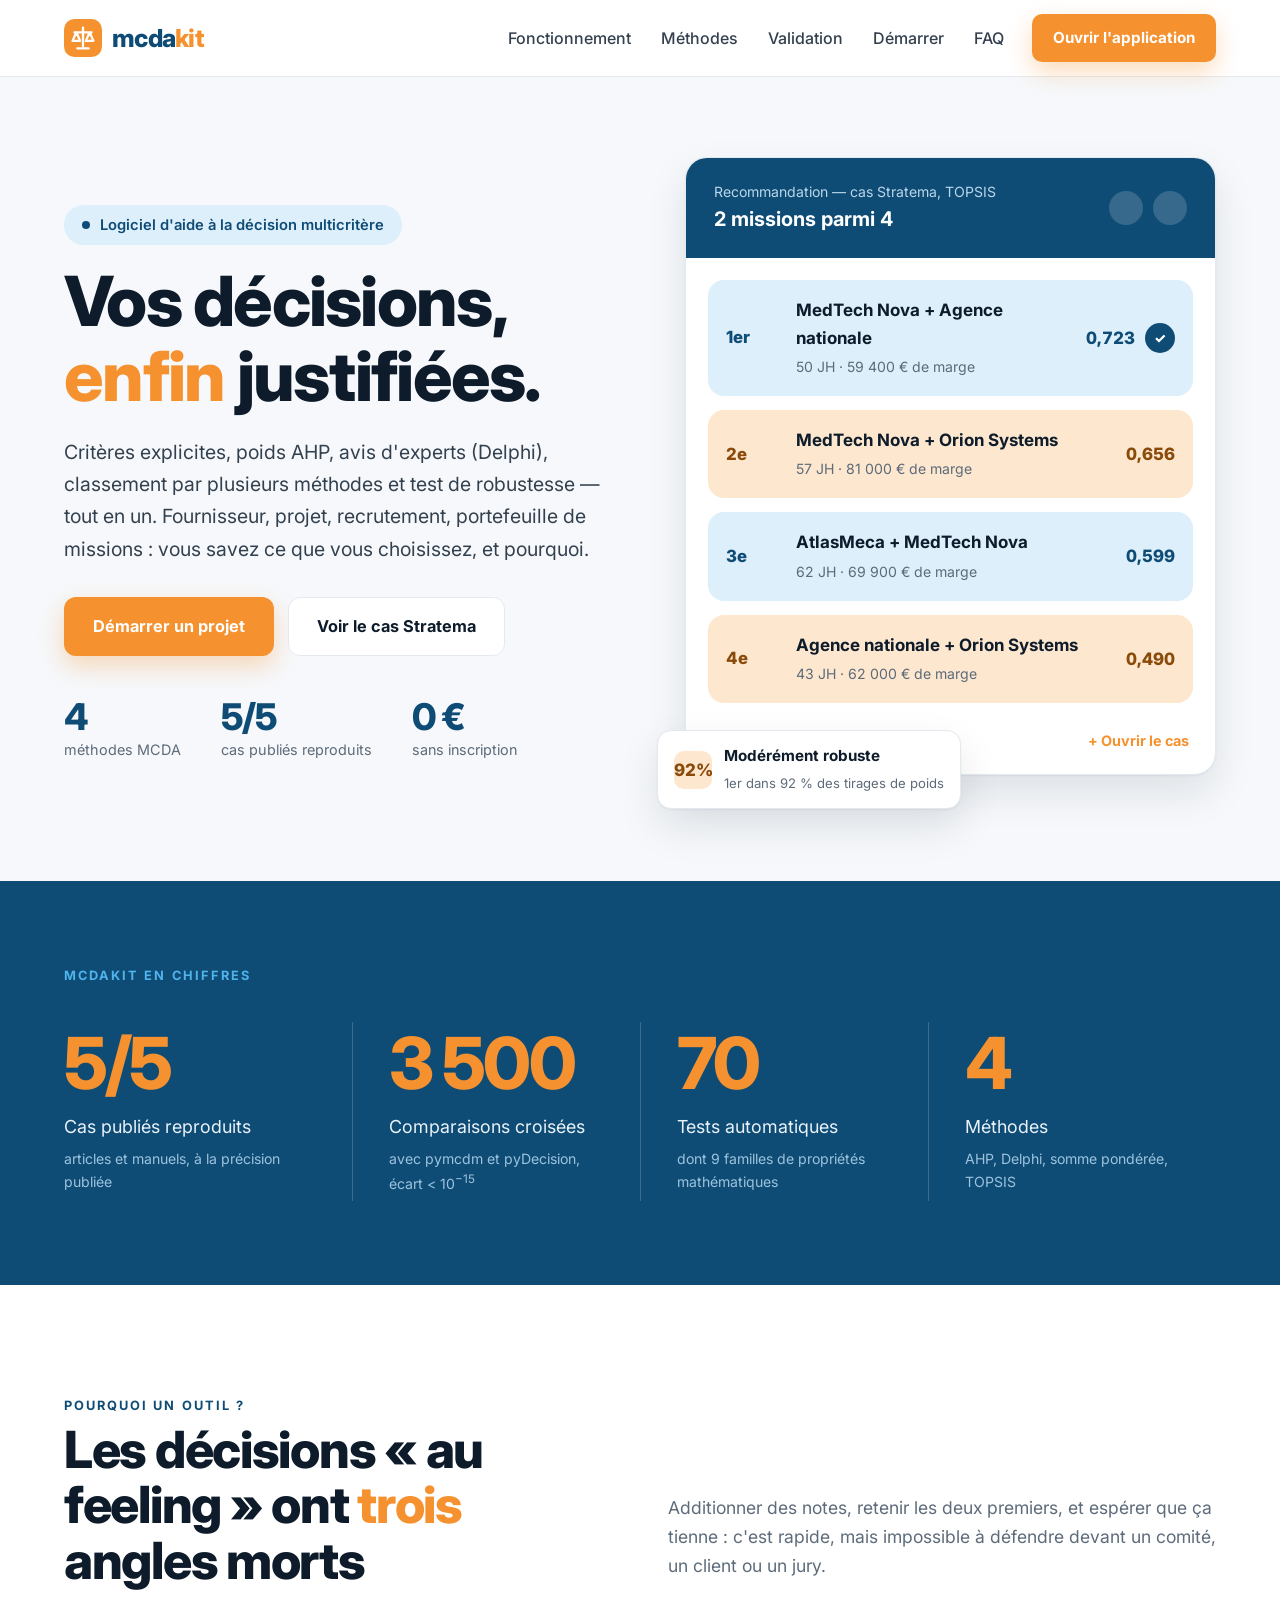
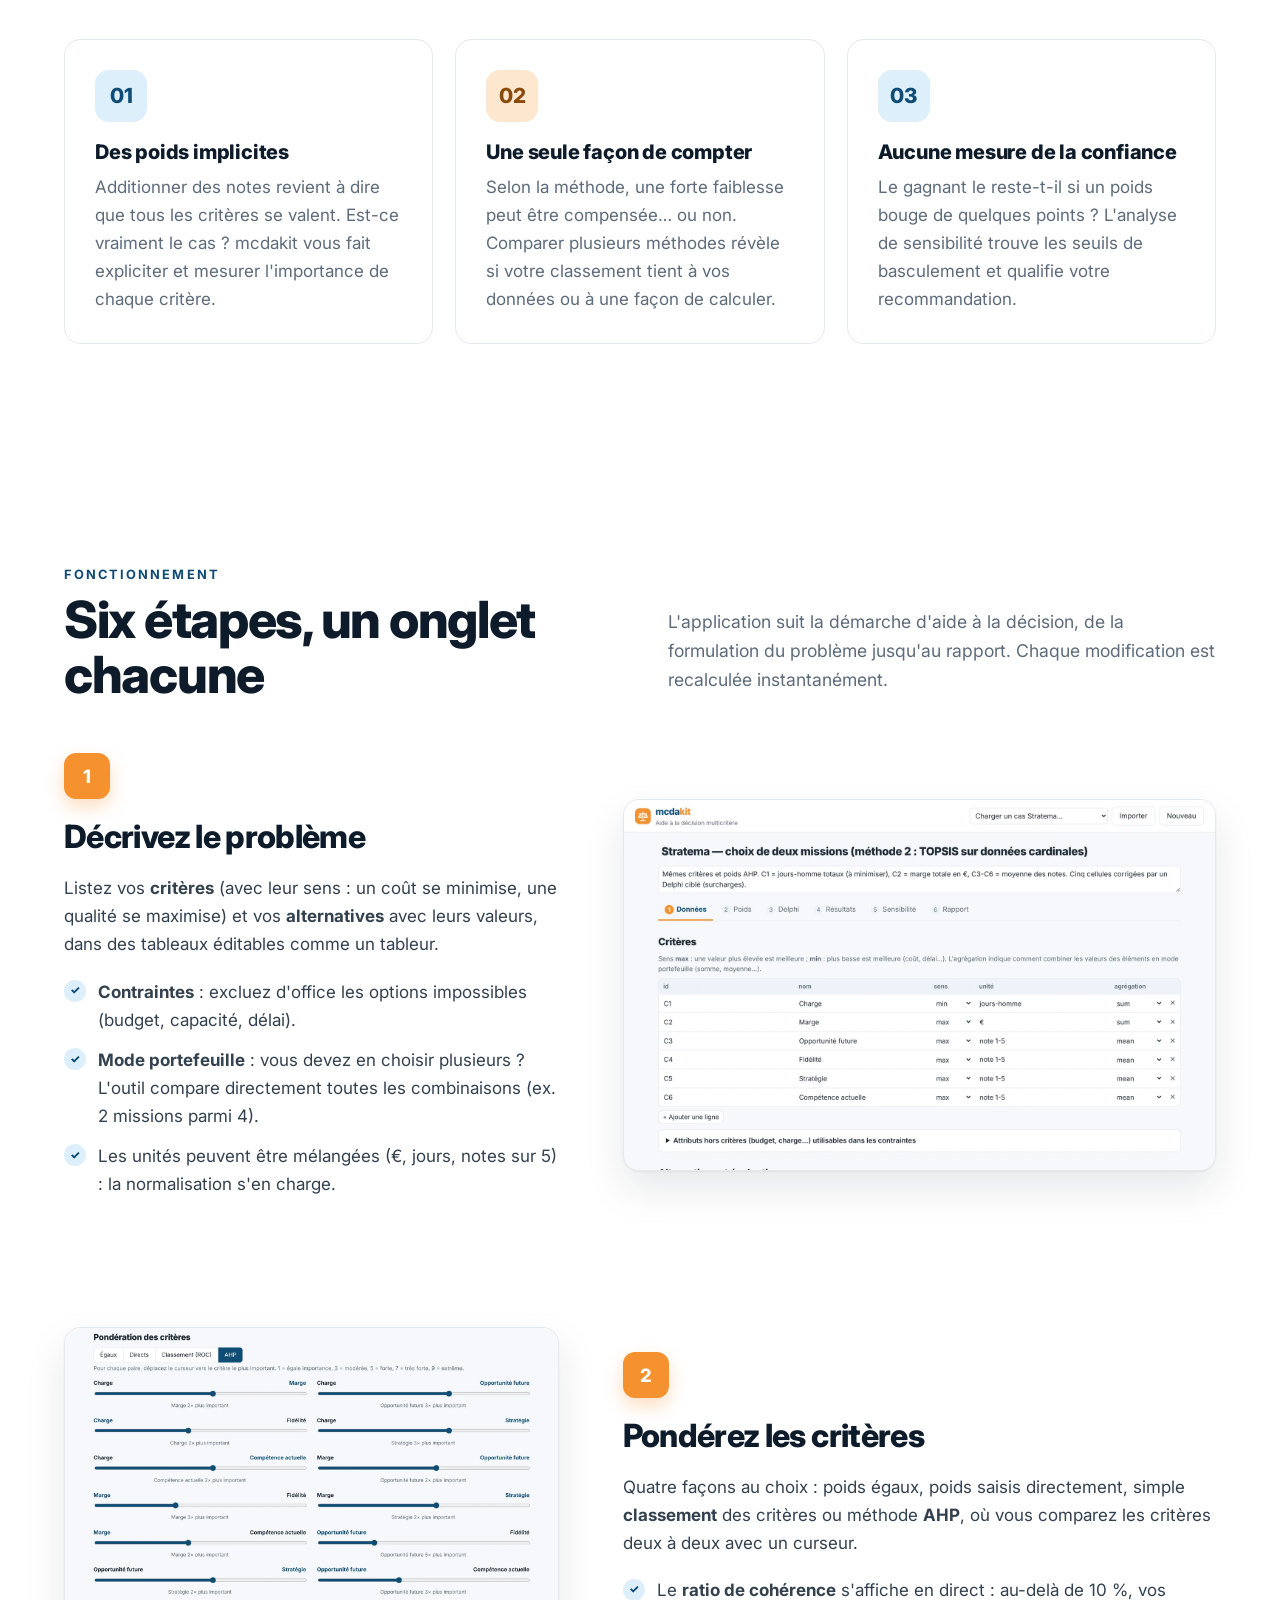
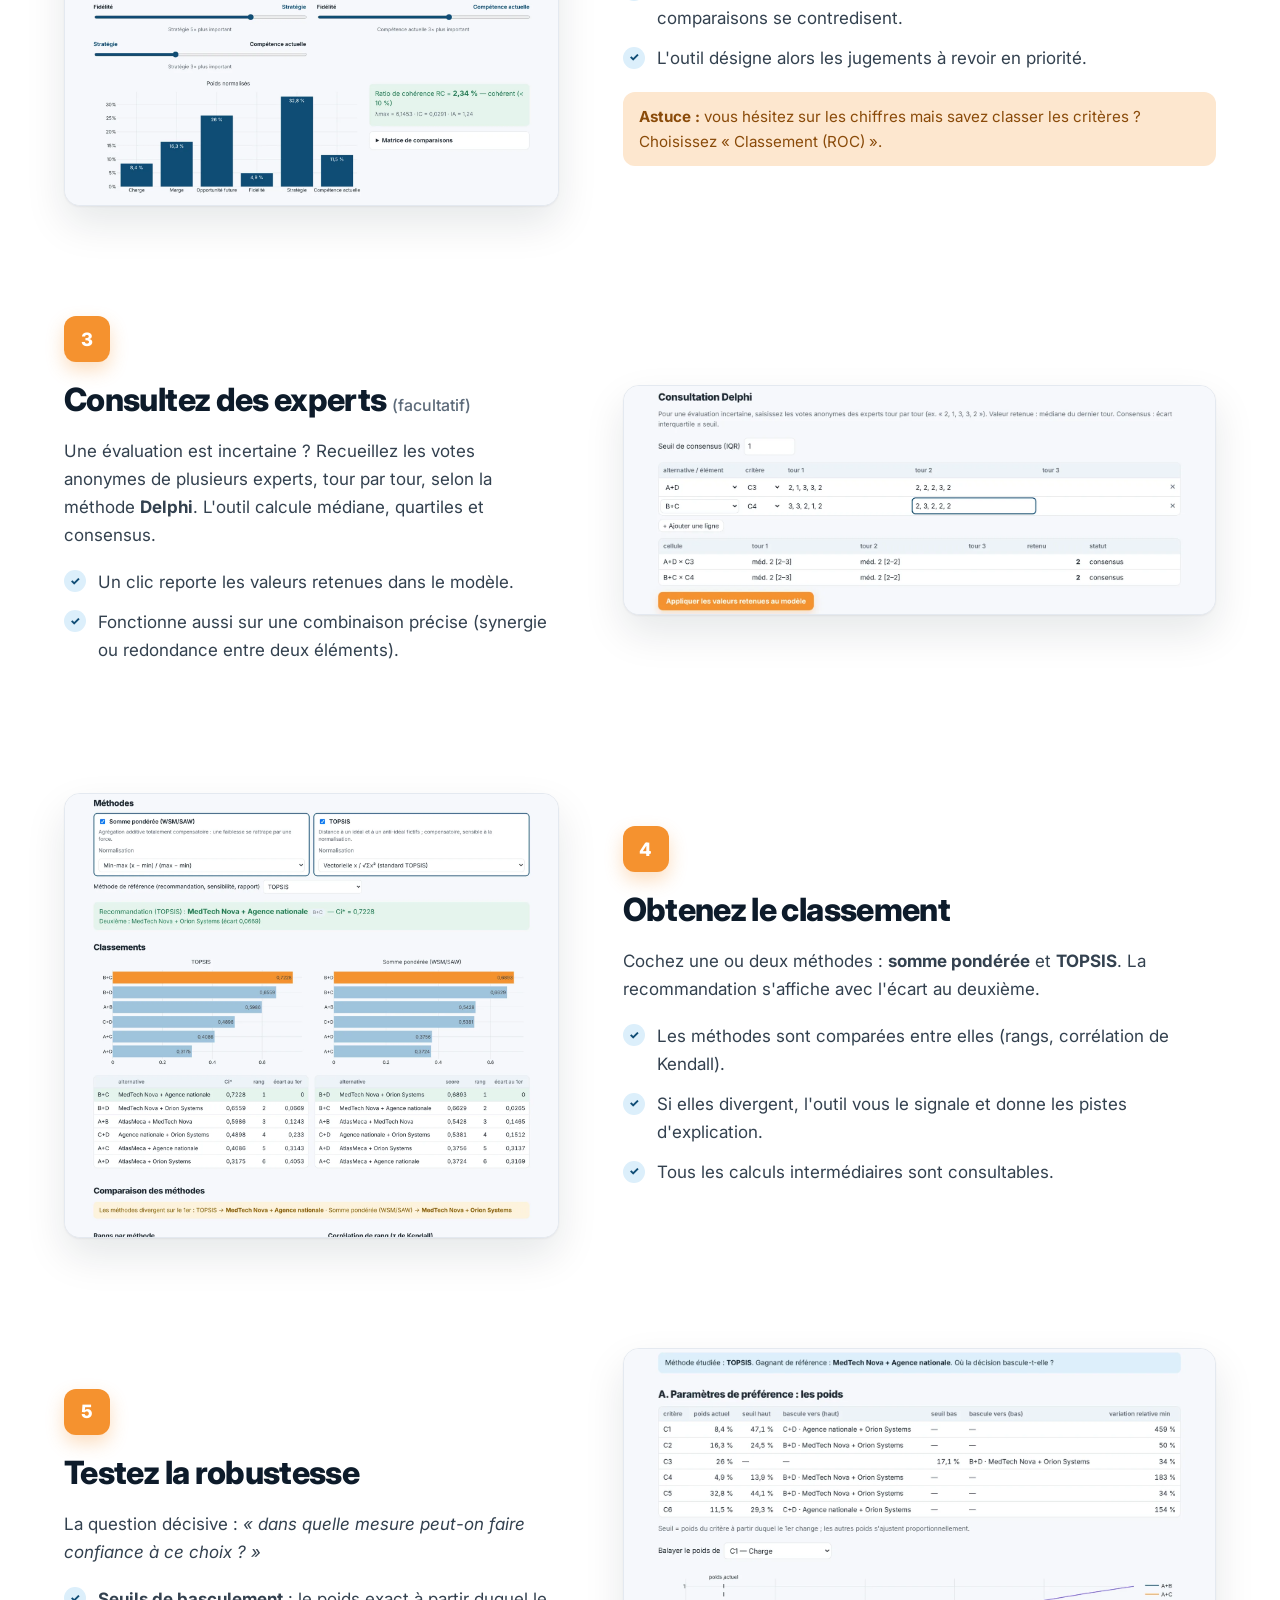
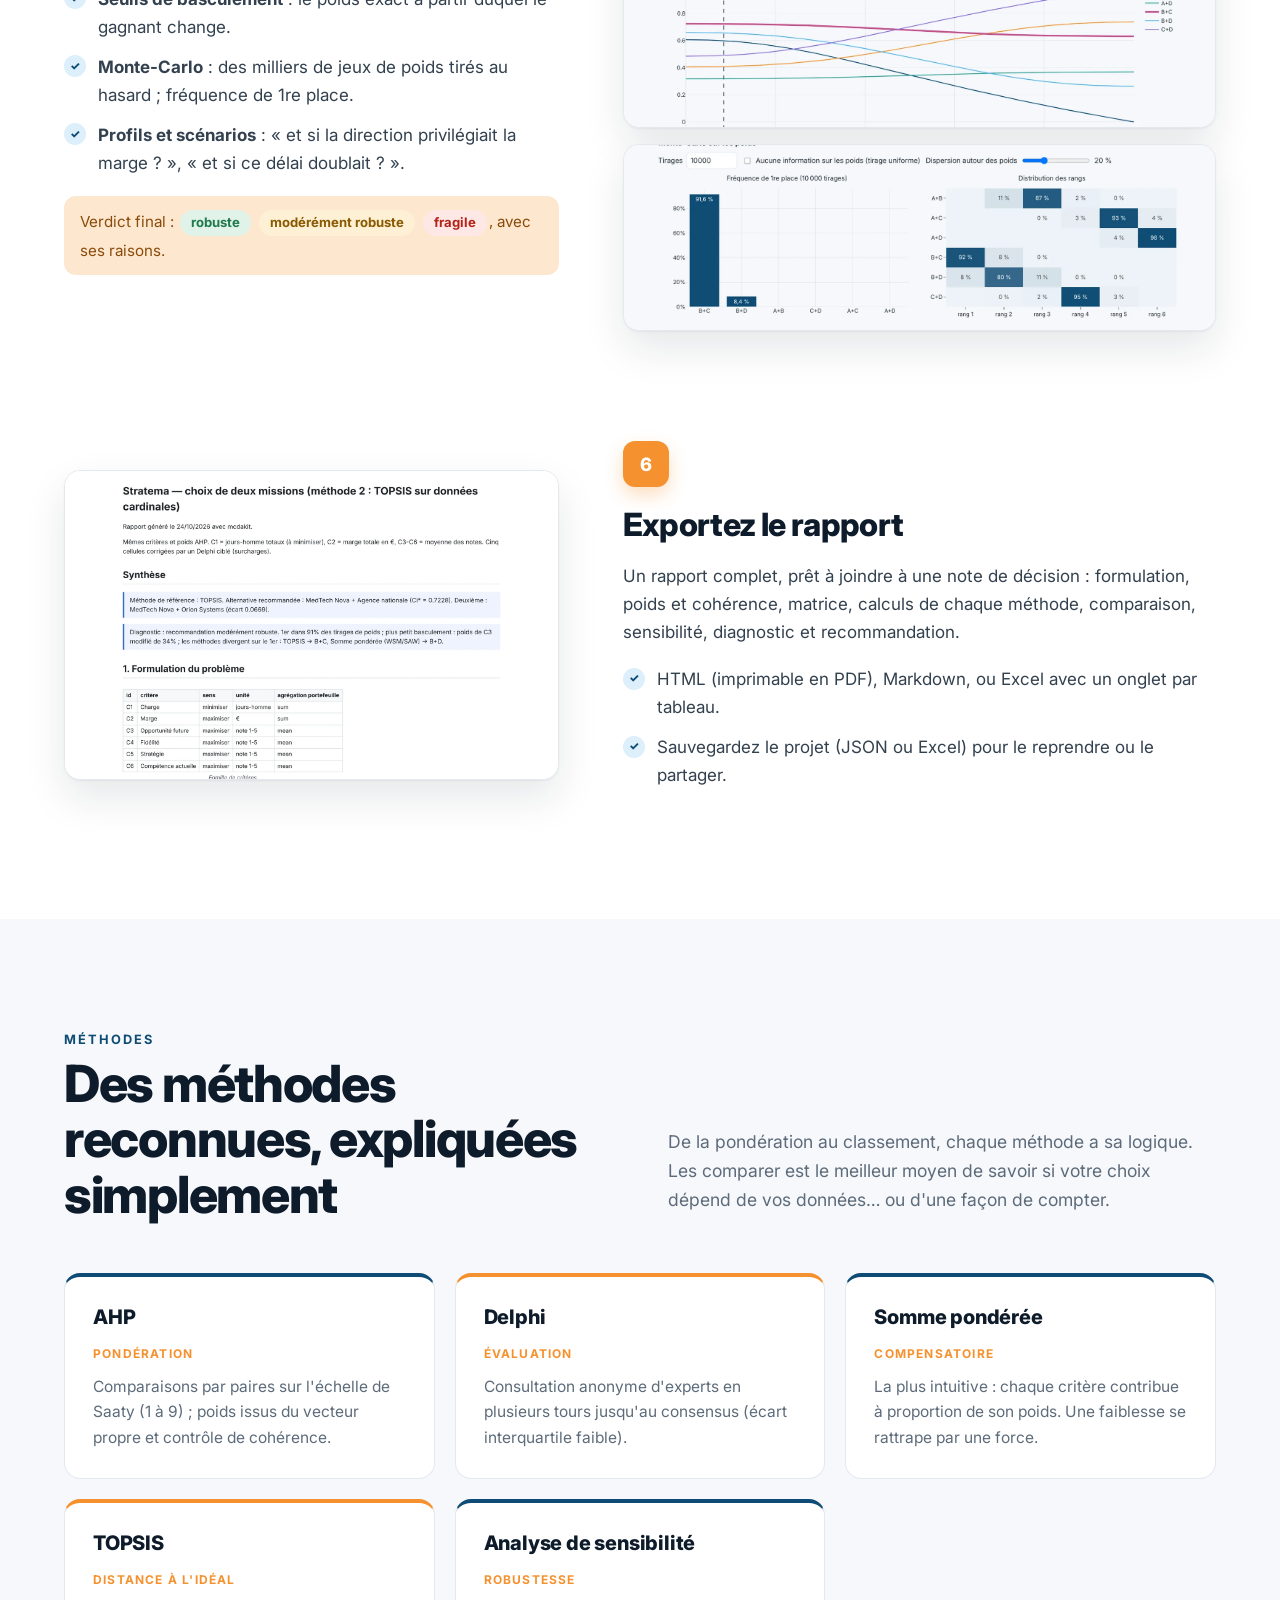
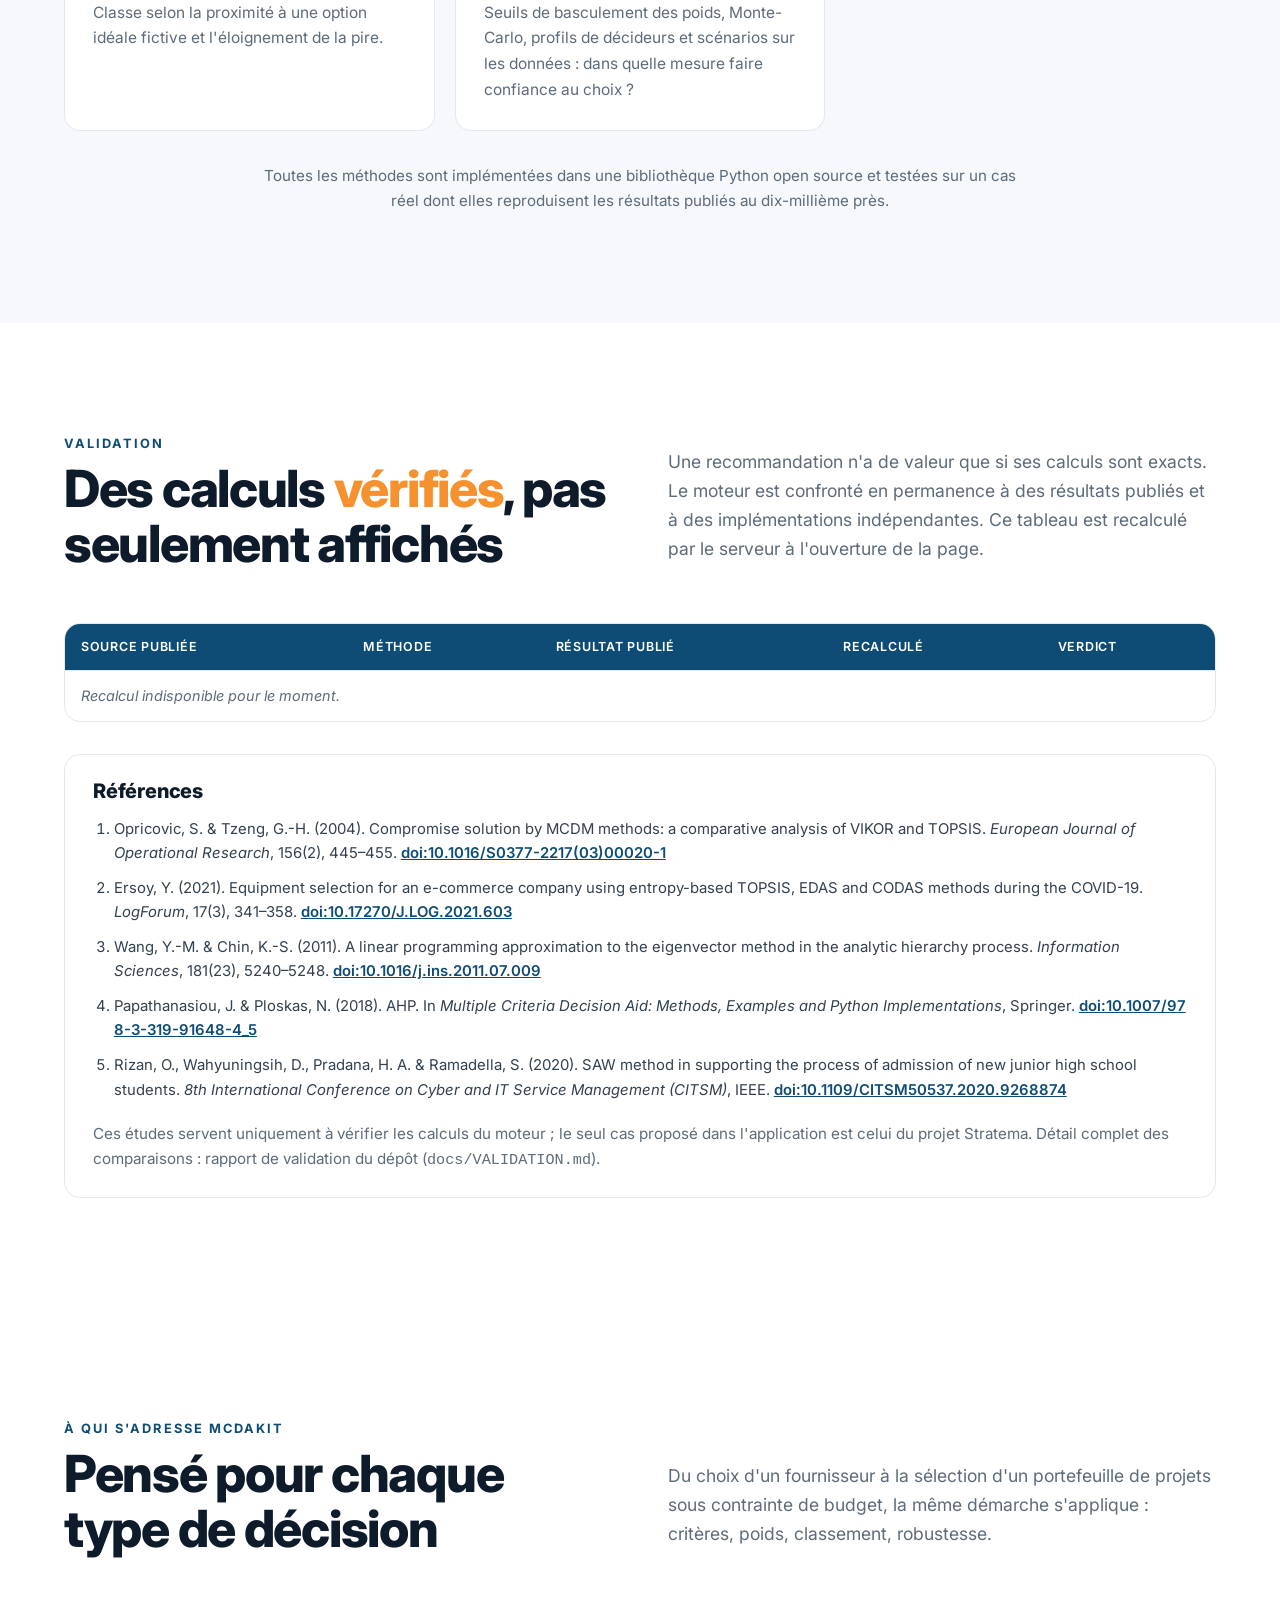
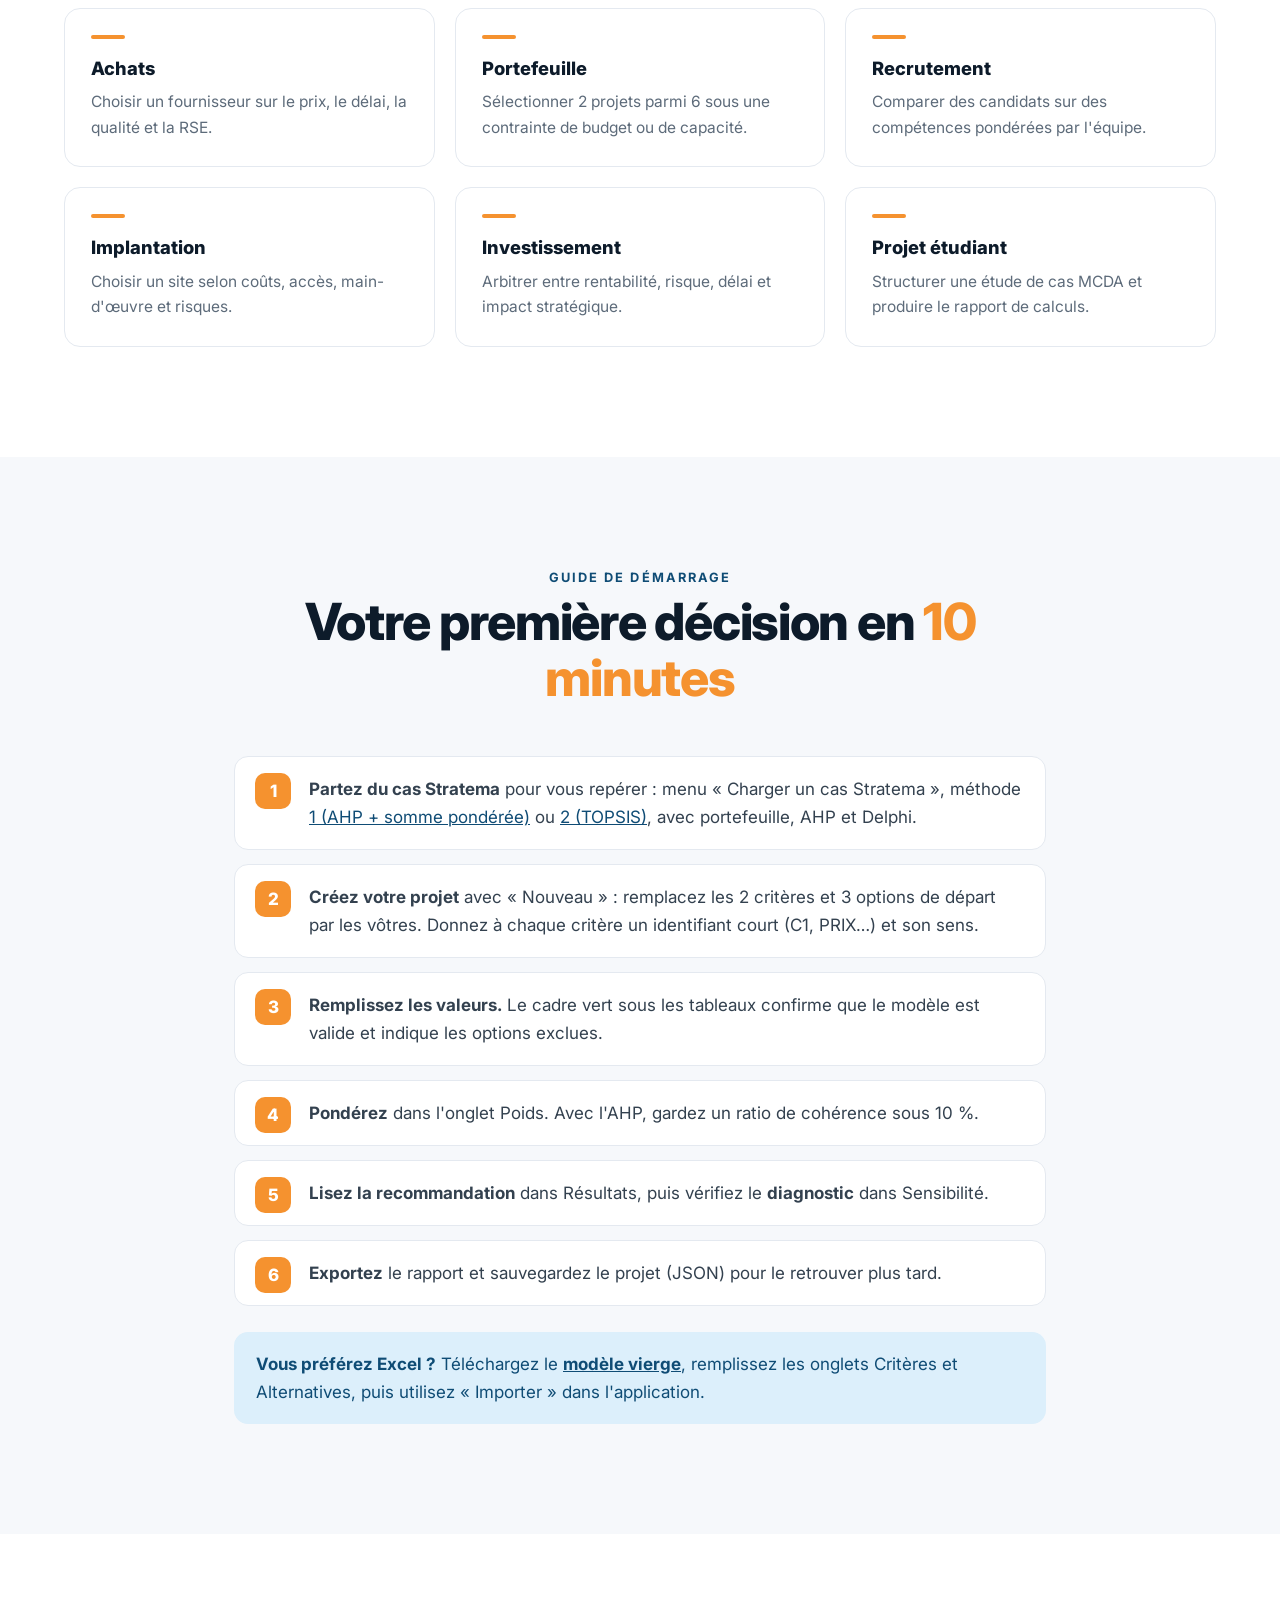
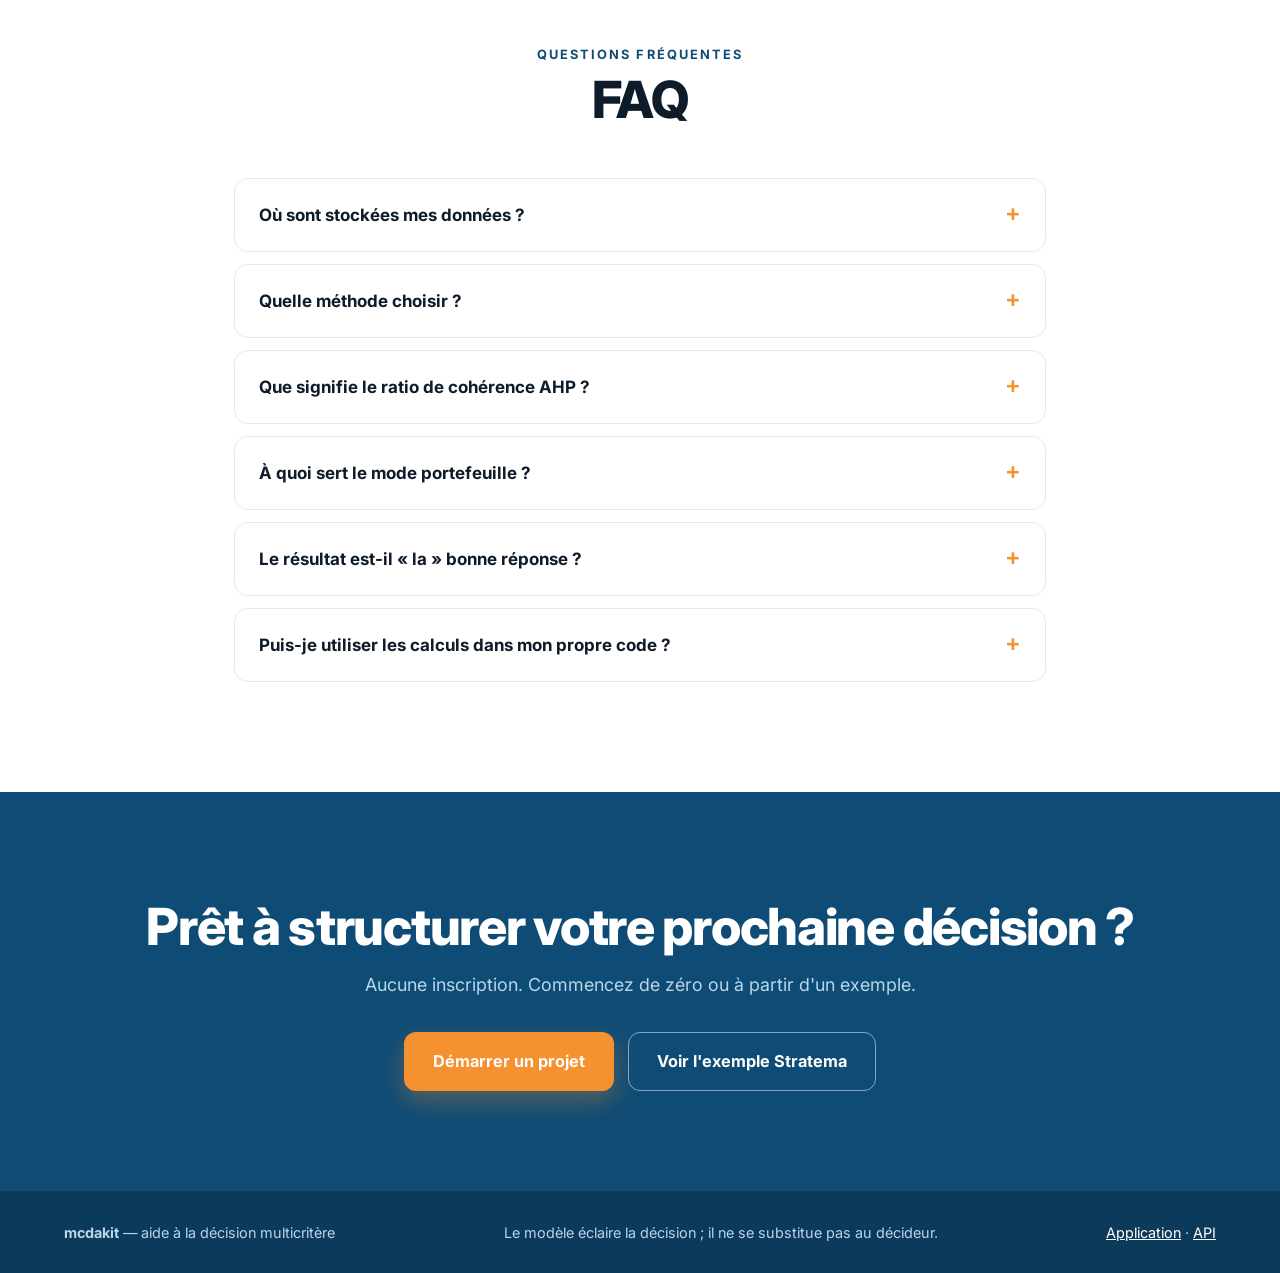
==== commit 94d97034: "Liens vers les articles des cas de validation (DOI vérifiés) - DOI ajoutés pour Opricovic & Tzeng 20" ====
--- a/public/index.html
+++ b/public/index.html
@@ -248,8 +248,27 @@
           <tbody id="v-body"><tr><td colspan="5" class="muted">Recalcul en direct des cas publiés…</td></tr></tbody>
         </table>
       </div>
-      <p class="note center" id="v-note">Ces études servent uniquement à vérifier les calculs du moteur ; le seul cas
-        proposé dans l'application est celui du projet Stratema.</p>
+      <div class="refs">
+        <h3>Références</h3>
+        <ol>
+          <li>Opricovic, S. &amp; Tzeng, G.-H. (2004). Compromise solution by MCDM methods: a comparative analysis of VIKOR and TOPSIS.
+            <i>European Journal of Operational Research</i>, 156(2), 445–455.
+            <a href="https://doi.org/10.1016/S0377-2217(03)00020-1" target="_blank" rel="noopener">doi:10.1016/S0377-2217(03)00020-1</a></li>
+          <li>Ersoy, Y. (2021). Equipment selection for an e-commerce company using entropy-based TOPSIS, EDAS and CODAS methods during the COVID-19.
+            <i>LogForum</i>, 17(3), 341–358.
+            <a href="https://doi.org/10.17270/J.LOG.2021.603" target="_blank" rel="noopener">doi:10.17270/J.LOG.2021.603</a></li>
+          <li>Wang, Y.-M. &amp; Chin, K.-S. (2011). A linear programming approximation to the eigenvector method in the analytic hierarchy process.
+            <i>Information Sciences</i>, 181(23), 5240–5248.
+            <a href="https://doi.org/10.1016/j.ins.2011.07.009" target="_blank" rel="noopener">doi:10.1016/j.ins.2011.07.009</a></li>
+          <li>Papathanasiou, J. &amp; Ploskas, N. (2018). AHP. In <i>Multiple Criteria Decision Aid: Methods, Examples and Python Implementations</i>, Springer.
+            <a href="https://doi.org/10.1007/978-3-319-91648-4_5" target="_blank" rel="noopener">doi:10.1007/978-3-319-91648-4_5</a></li>
+          <li>Rizan, O., Wahyuningsih, D., Pradana, H. A. &amp; Ramadella, S. (2020). SAW method in supporting the process of admission of new junior high school students.
+            <i>8th International Conference on Cyber and IT Service Management (CITSM)</i>, IEEE.
+            <a href="https://doi.org/10.1109/CITSM50537.2020.9268874" target="_blank" rel="noopener">doi:10.1109/CITSM50537.2020.9268874</a></li>
+        </ol>
+        <p class="note">Ces études servent uniquement à vérifier les calculs du moteur ; le seul cas proposé dans l'application
+          est celui du projet Stratema. Détail complet des comparaisons : rapport de validation du dépôt (<code>docs/VALIDATION.md</code>).</p>
+      </div>
     </div>
   </section>
 
@@ -367,7 +386,8 @@
         const authors = c.source.split(" (")[0];
         const year = (c.source.match(/\((\d{4})\)/) || [, ""])[1];
         const src = (authors.includes(",") ? authors.split(",")[0] + " et al." : authors) + " (" + year + ")";
-        return `<tr><td>${esc(src)}</td><td>${esc(c.méthode)}</td><td class="num">${f(c.publié)}</td><td class="num">${f(c.mcdakit)}</td>` +
+        const cell = c.url ? `<a href="${esc(c.url)}" target="_blank" rel="noopener">${esc(src)} ↗</a>` : esc(src);
+        return `<tr><td>${cell}</td><td>${esc(c.méthode)}</td><td class="num">${f(c.publié)}</td><td class="num">${f(c.mcdakit)}</td>` +
           `<td><span class="pill ${c.conforme ? "ok" : "bad"}">${c.conforme ? "conforme" : "écart"}</span></td></tr>`;
       }).join("");
       const ok = r.cases.filter((c) => c.conforme).length;
--- a/public/landing.css
+++ b/public/landing.css
@@ -174,6 +174,14 @@
 .vtable td.num { font-variant-numeric: tabular-nums; color: var(--text); min-width: 170px; }
 .vtable .muted { color: var(--muted); font-style: italic; }
 
+.refs { margin-top: 2rem; background: var(--surface); border: 1px solid var(--line); border-radius: var(--radius); padding: 24px 28px; }
+.refs h3 { margin: 0 0 .8rem; }
+.refs ol { margin: 0; padding-left: 1.3rem; display: grid; gap: 10px; color: var(--text); font-size: .93rem; }
+.refs a { color: var(--accent-light); font-weight: 600; word-break: break-all; }
+.refs .note { margin: 1.2rem 0 0; max-width: none; }
+.vtable td a { color: var(--accent-light); font-weight: 600; text-decoration: none; }
+.vtable td a:hover { text-decoration: underline; }
+
 /* ---------- usages */
 .uses { display: grid; grid-template-columns: repeat(3, 1fr); gap: 20px; }
 .uses div { background: var(--surface); border: 1px solid var(--line); border-radius: var(--radius); padding: 26px; display: grid; gap: 6px; align-content: start; }
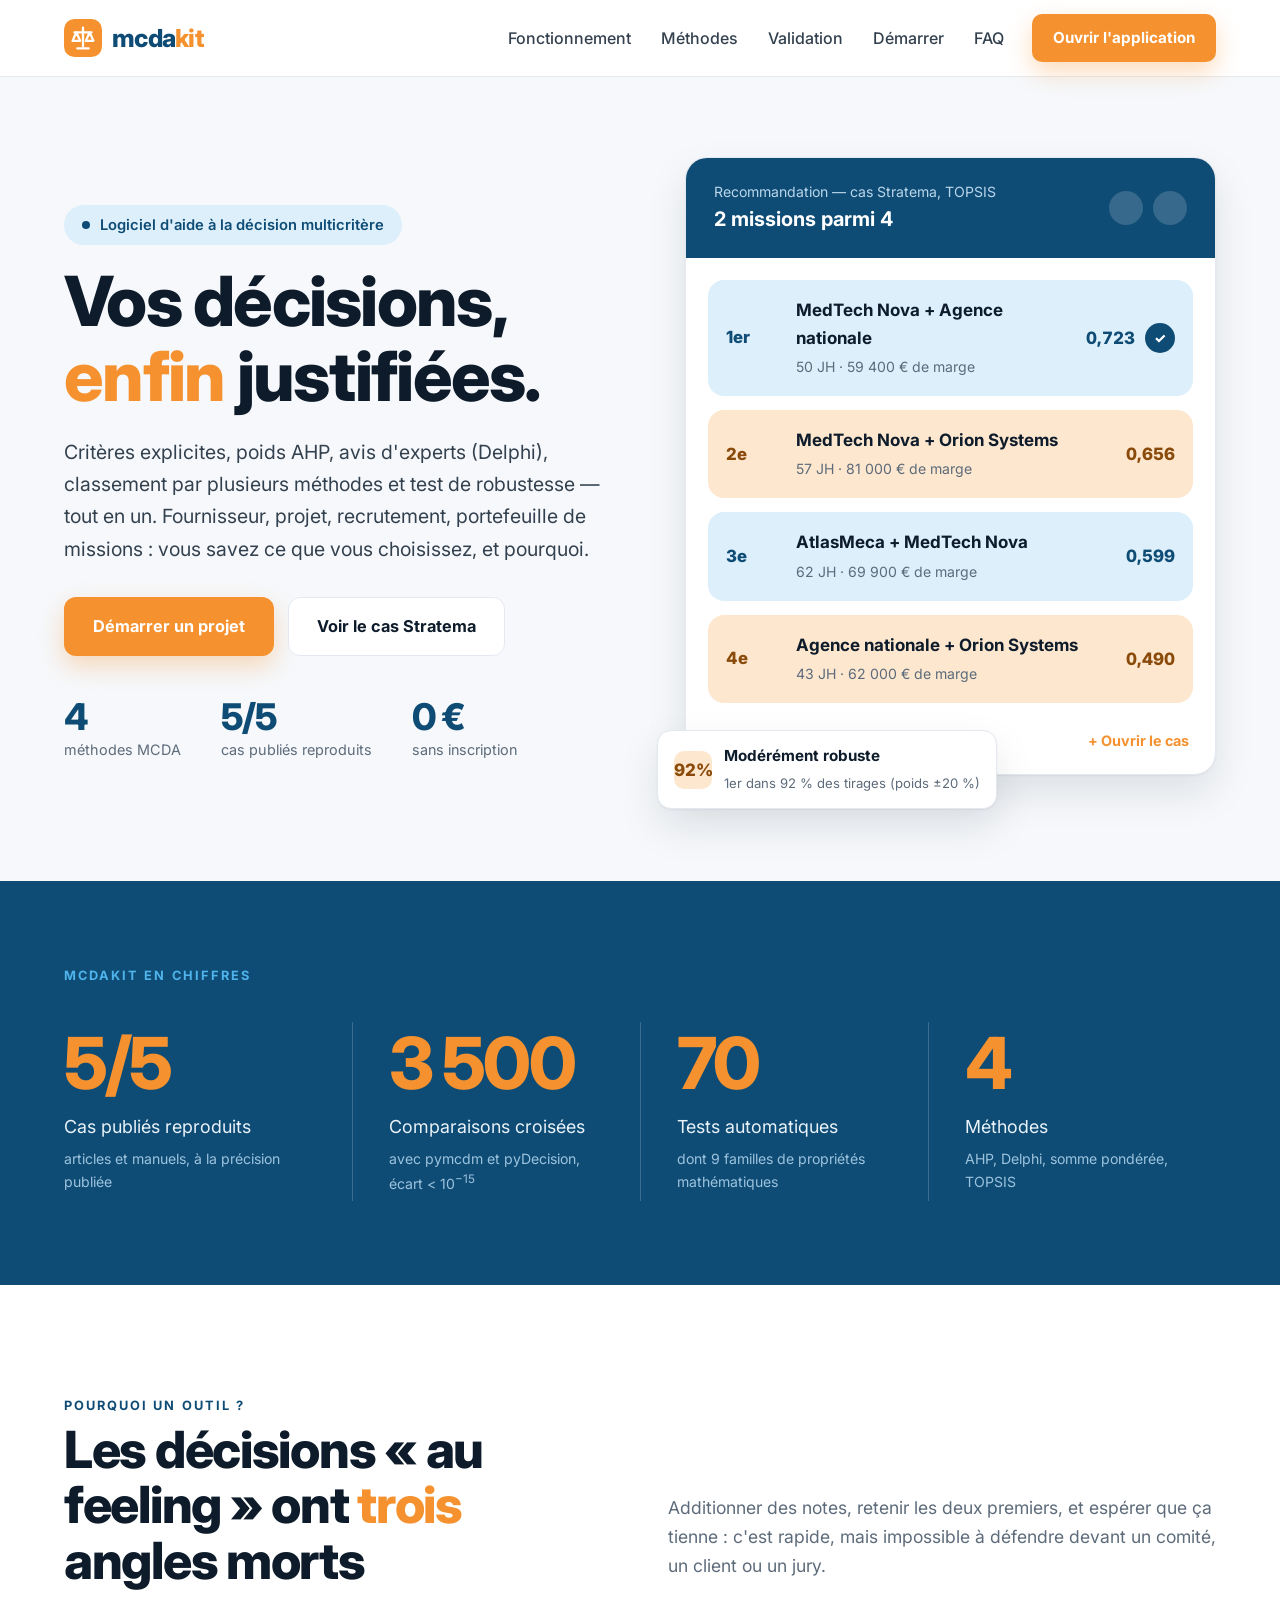
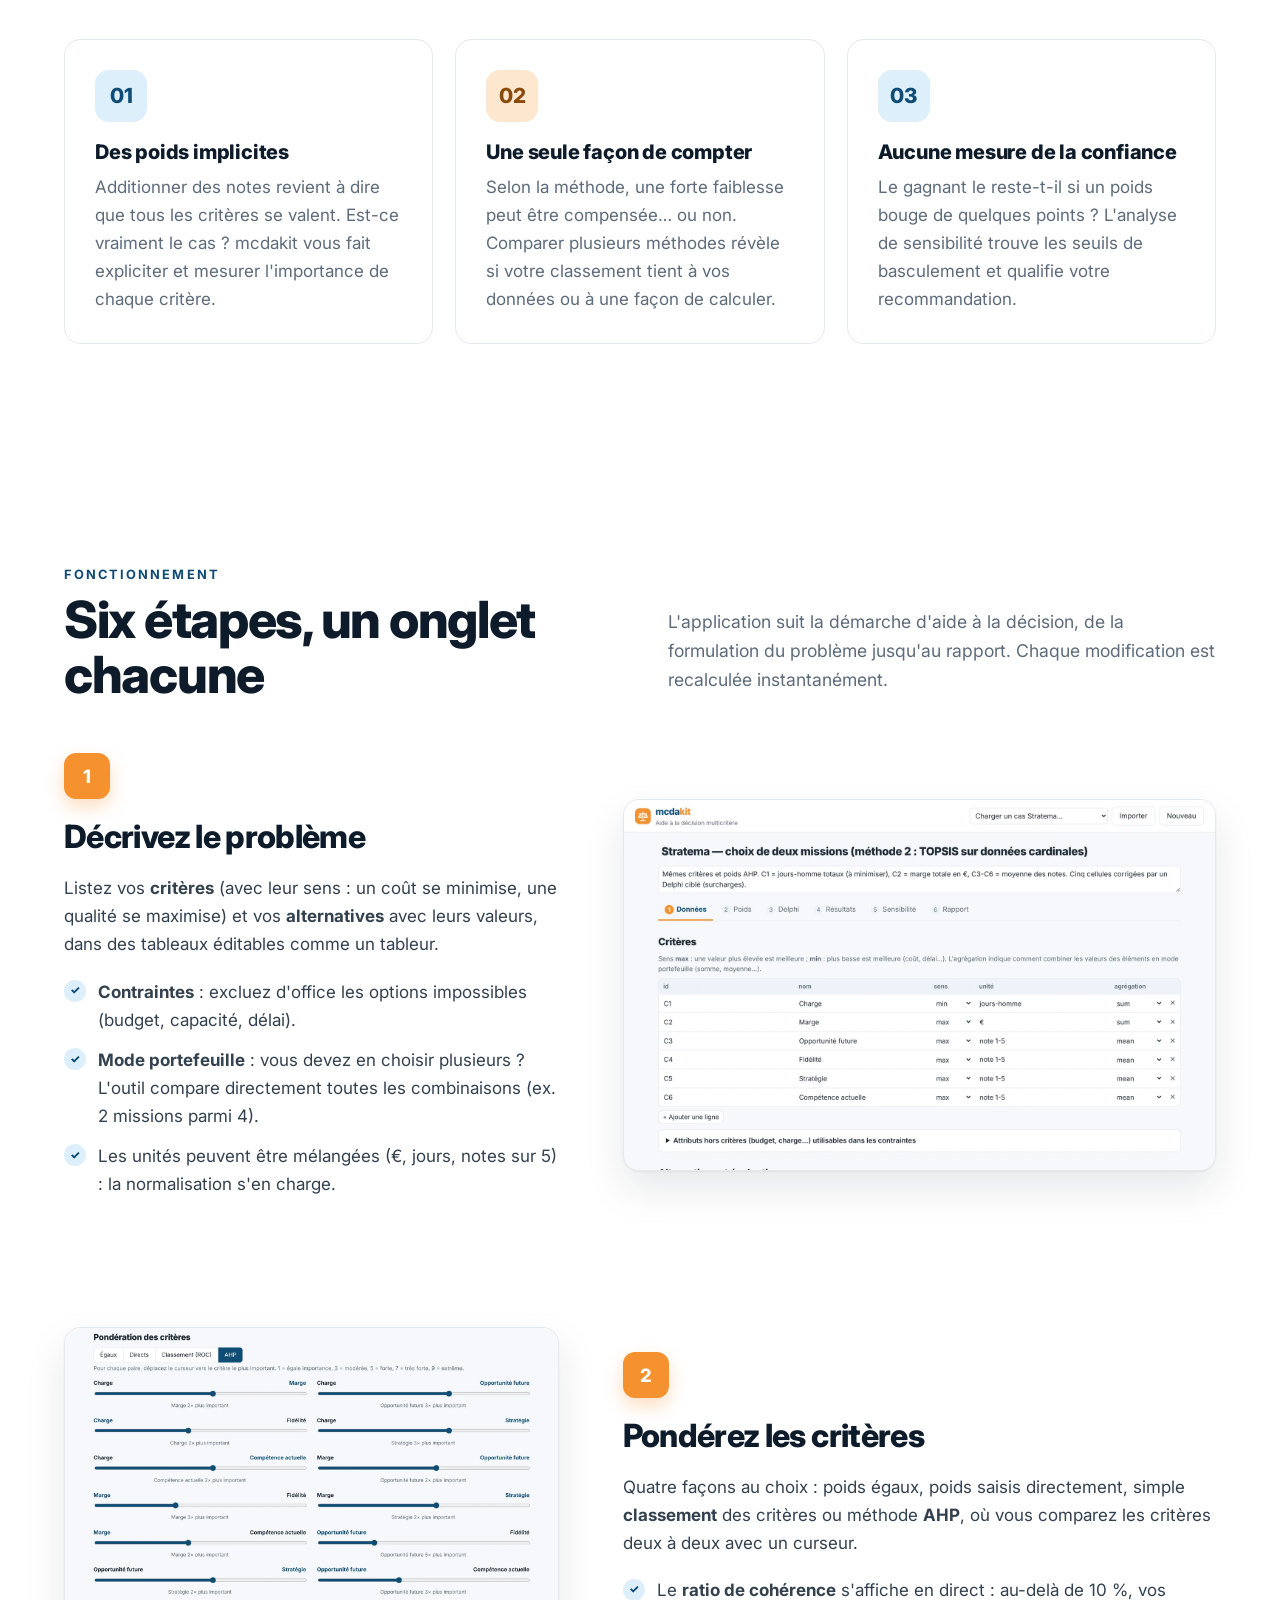
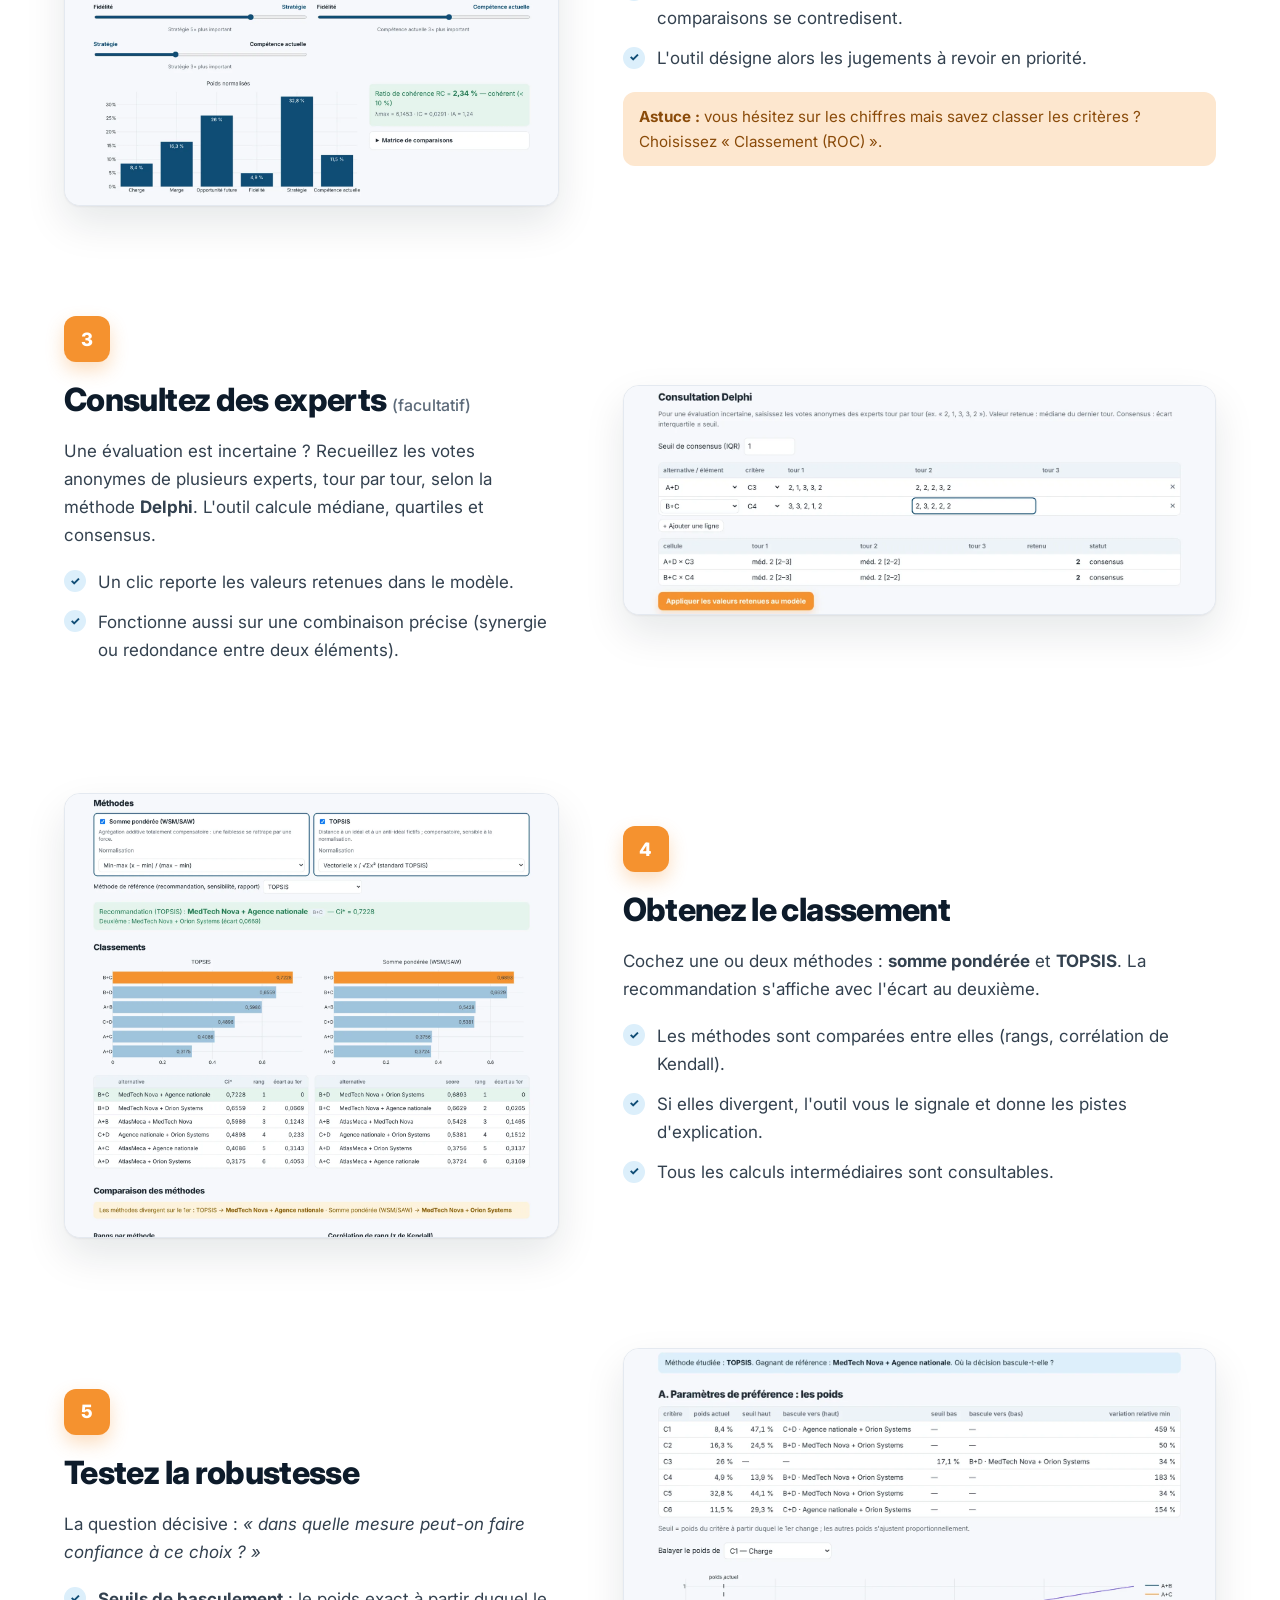
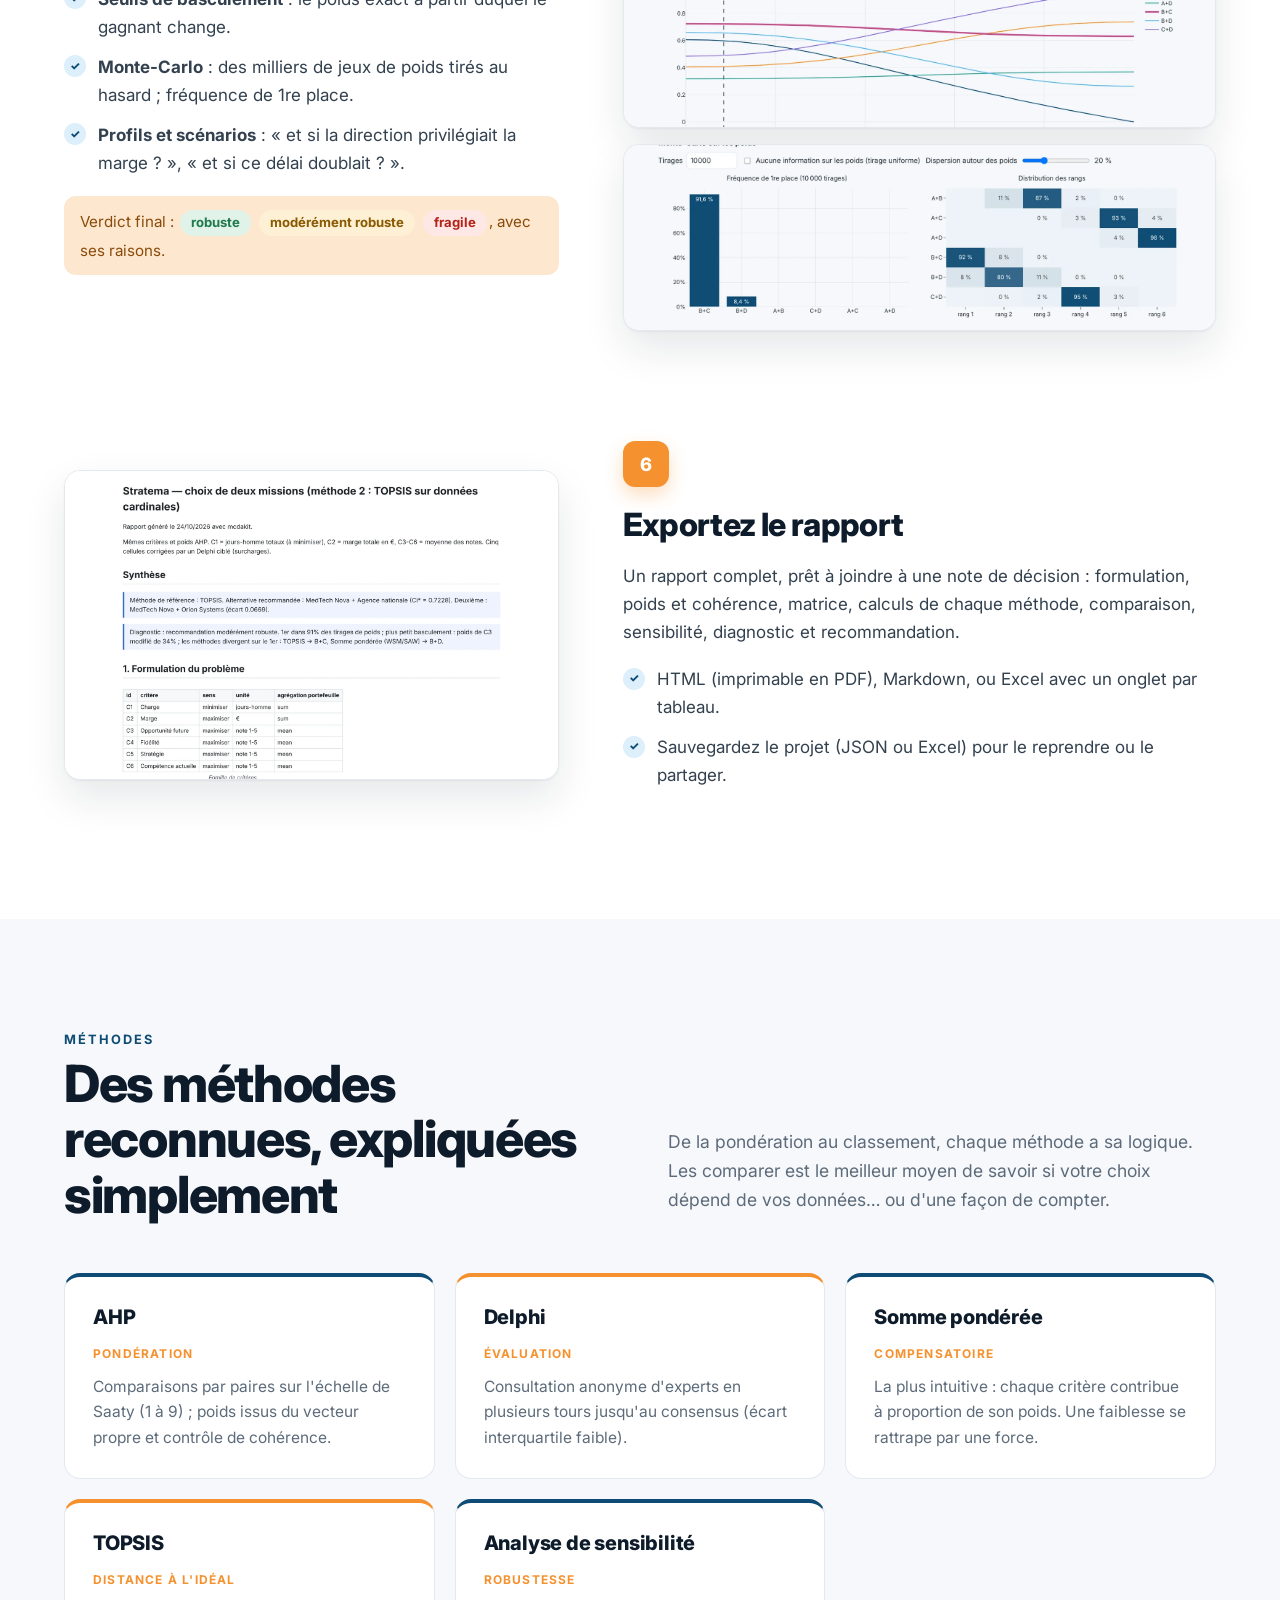
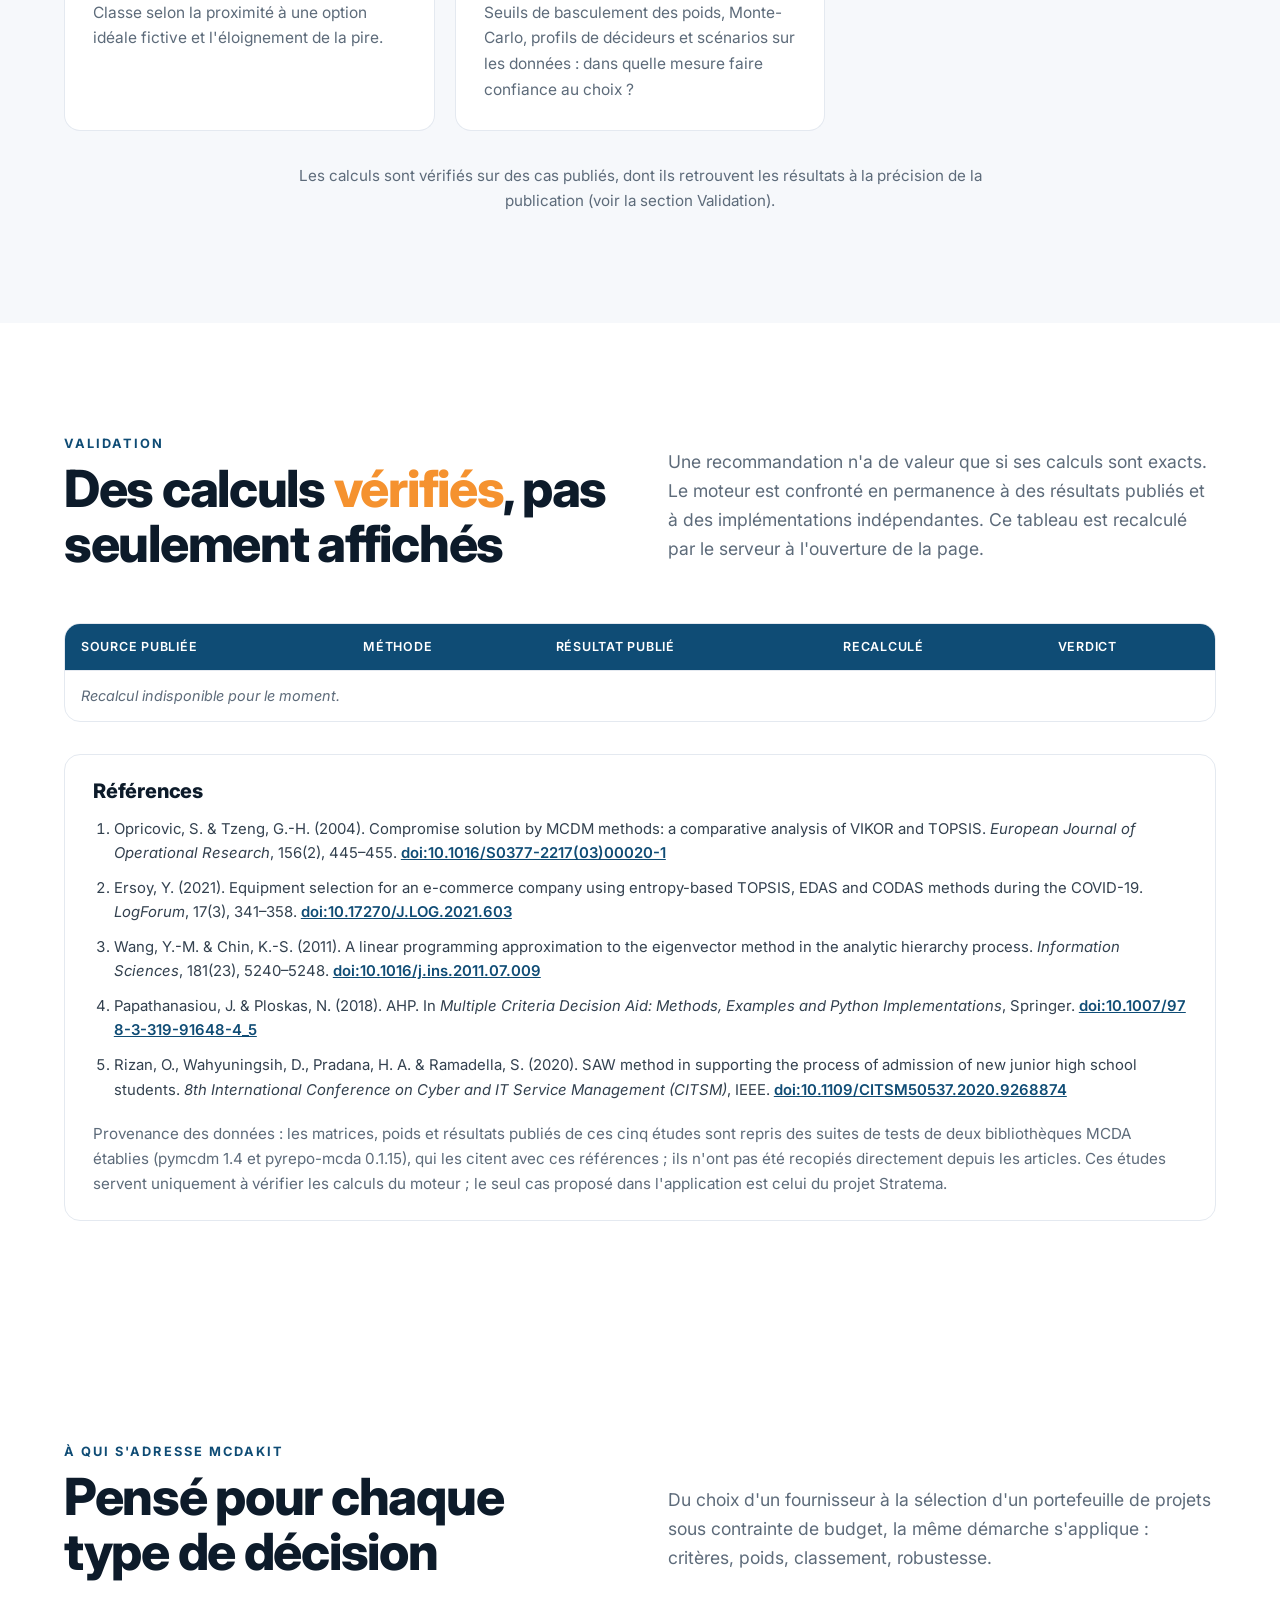
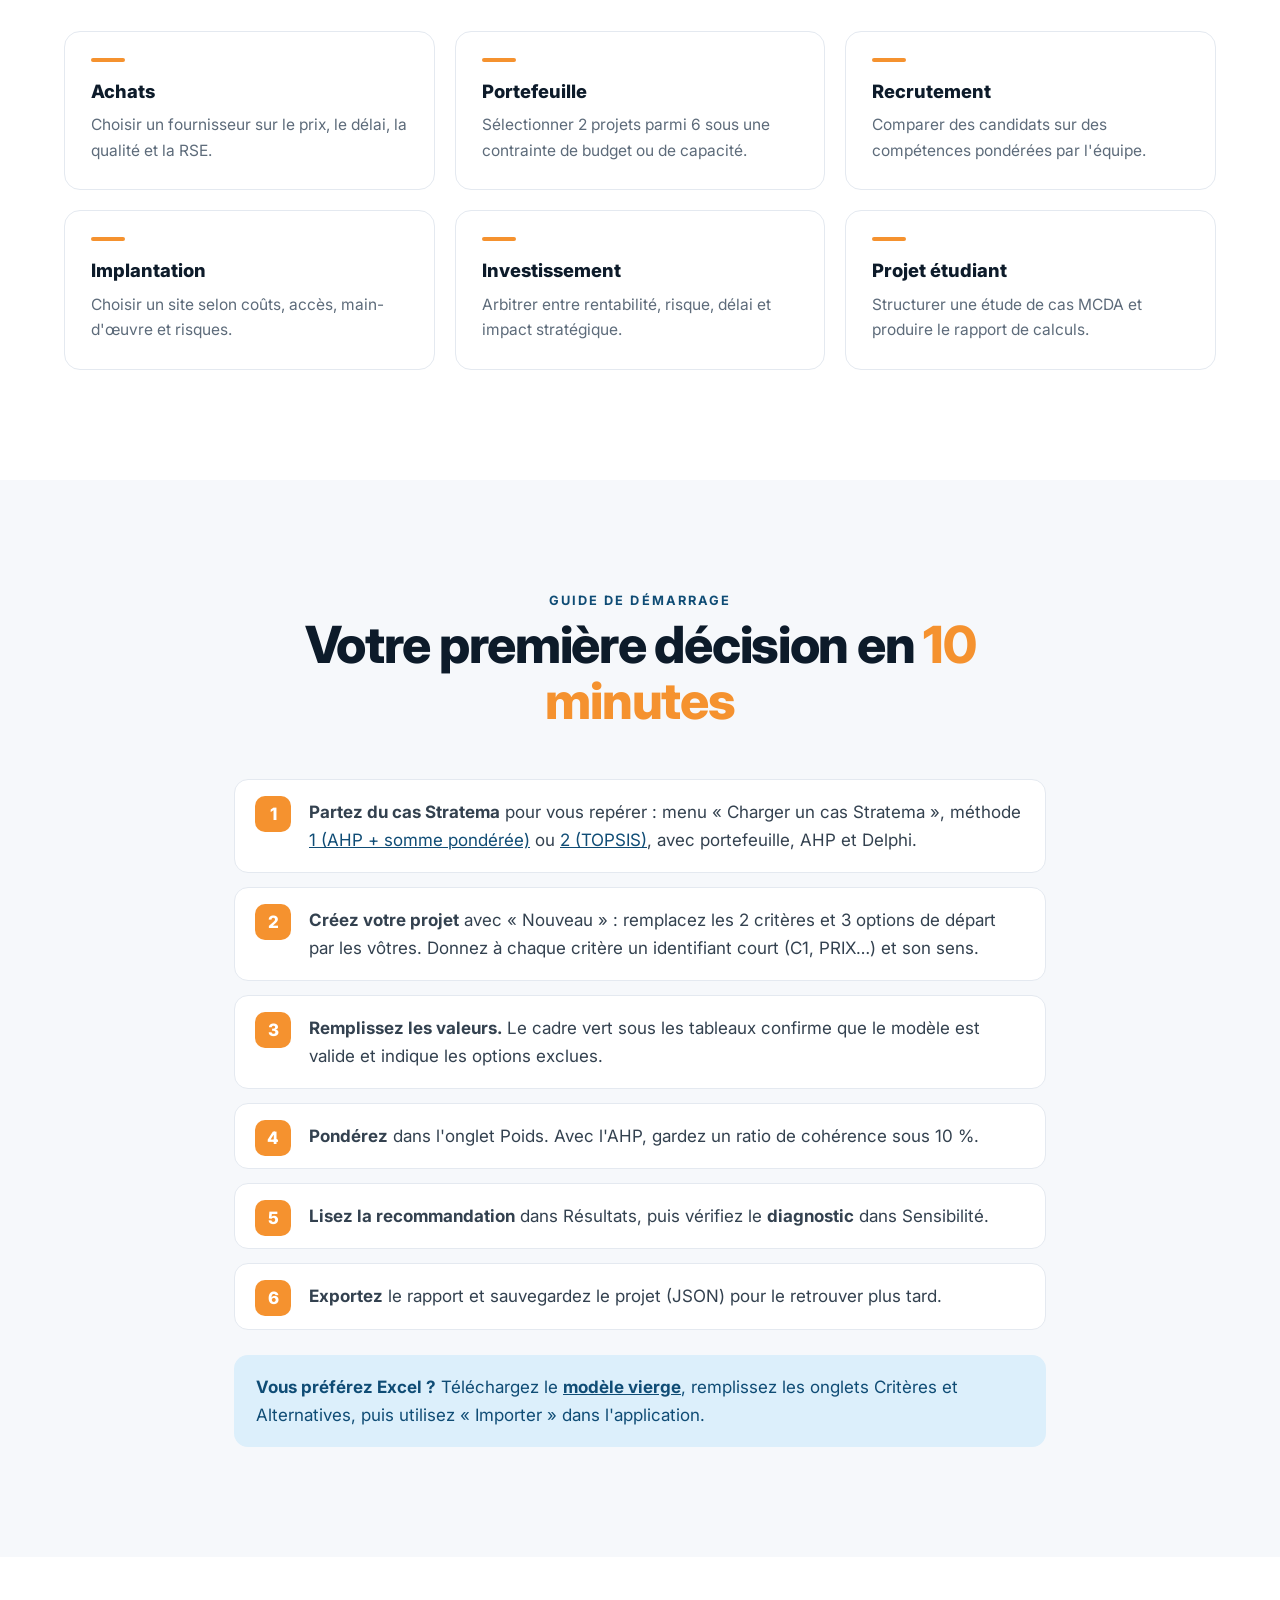
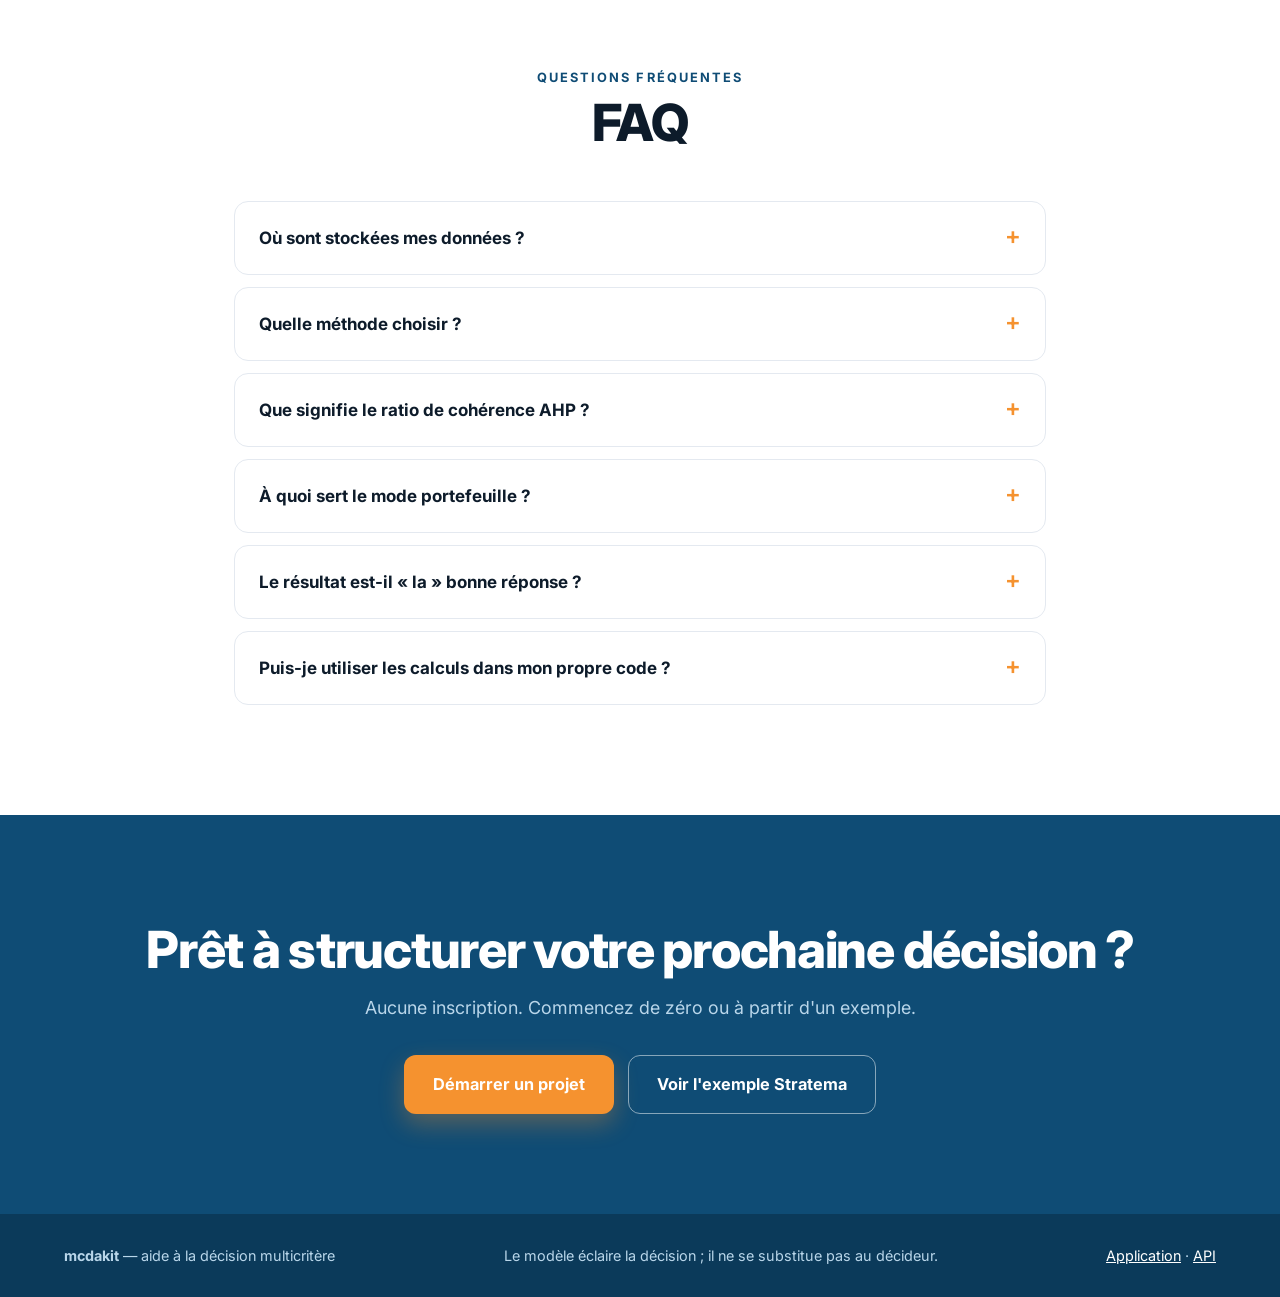
==== commit ec3697c2: "Transparence sur la provenance des données - page d'accueil : provenance des cas de validation (suit" ====
--- a/public/index.html
+++ b/public/index.html
@@ -64,7 +64,7 @@
           </div>
           <div class="mock-foot"><span>Ci* — proximité à l'idéal</span><a href="/app?exemple=stratema_methode2">+ Ouvrir le cas</a></div>
         </div>
-        <figcaption class="mock-float"><i>92%</i><div><b>Modérément robuste</b><small>1er dans 92 % des tirages de poids</small></div></figcaption>
+        <figcaption class="mock-float"><i>92%</i><div><b>Modérément robuste</b><small>1er dans 92 % des tirages (poids ±20 %)</small></div></figcaption>
       </figure>
     </div>
   </section>
@@ -229,8 +229,8 @@
         <article><h3>TOPSIS</h3><p class="m-tag">Distance à l'idéal</p><p>Classe selon la proximité à une option idéale fictive et l'éloignement de la pire.</p></article>
         <article><h3>Analyse de sensibilité</h3><p class="m-tag">Robustesse</p><p>Seuils de basculement des poids, Monte-Carlo, profils de décideurs et scénarios sur les données : dans quelle mesure faire confiance au choix ?</p></article>
       </div>
-      <p class="note center">Toutes les méthodes sont implémentées dans une bibliothèque Python open source et testées sur un cas réel
-        dont elles reproduisent les résultats publiés au dix-millième près.</p>
+      <p class="note center">Les calculs sont vérifiés sur des cas publiés, dont ils retrouvent les résultats à la
+        précision de la publication (voir la section Validation).</p>
     </div>
   </section>
 
@@ -266,8 +266,10 @@
             <i>8th International Conference on Cyber and IT Service Management (CITSM)</i>, IEEE.
             <a href="https://doi.org/10.1109/CITSM50537.2020.9268874" target="_blank" rel="noopener">doi:10.1109/CITSM50537.2020.9268874</a></li>
         </ol>
-        <p class="note">Ces études servent uniquement à vérifier les calculs du moteur ; le seul cas proposé dans l'application
-          est celui du projet Stratema. Détail complet des comparaisons : rapport de validation du dépôt (<code>docs/VALIDATION.md</code>).</p>
+        <p class="note">Provenance des données : les matrices, poids et résultats publiés de ces cinq études sont repris
+          des suites de tests de deux bibliothèques MCDA établies (pymcdm 1.4 et pyrepo-mcda 0.1.15), qui les citent avec
+          ces références ; ils n'ont pas été recopiés directement depuis les articles. Ces études servent uniquement à
+          vérifier les calculs du moteur ; le seul cas proposé dans l'application est celui du projet Stratema.</p>
       </div>
     </div>
   </section>
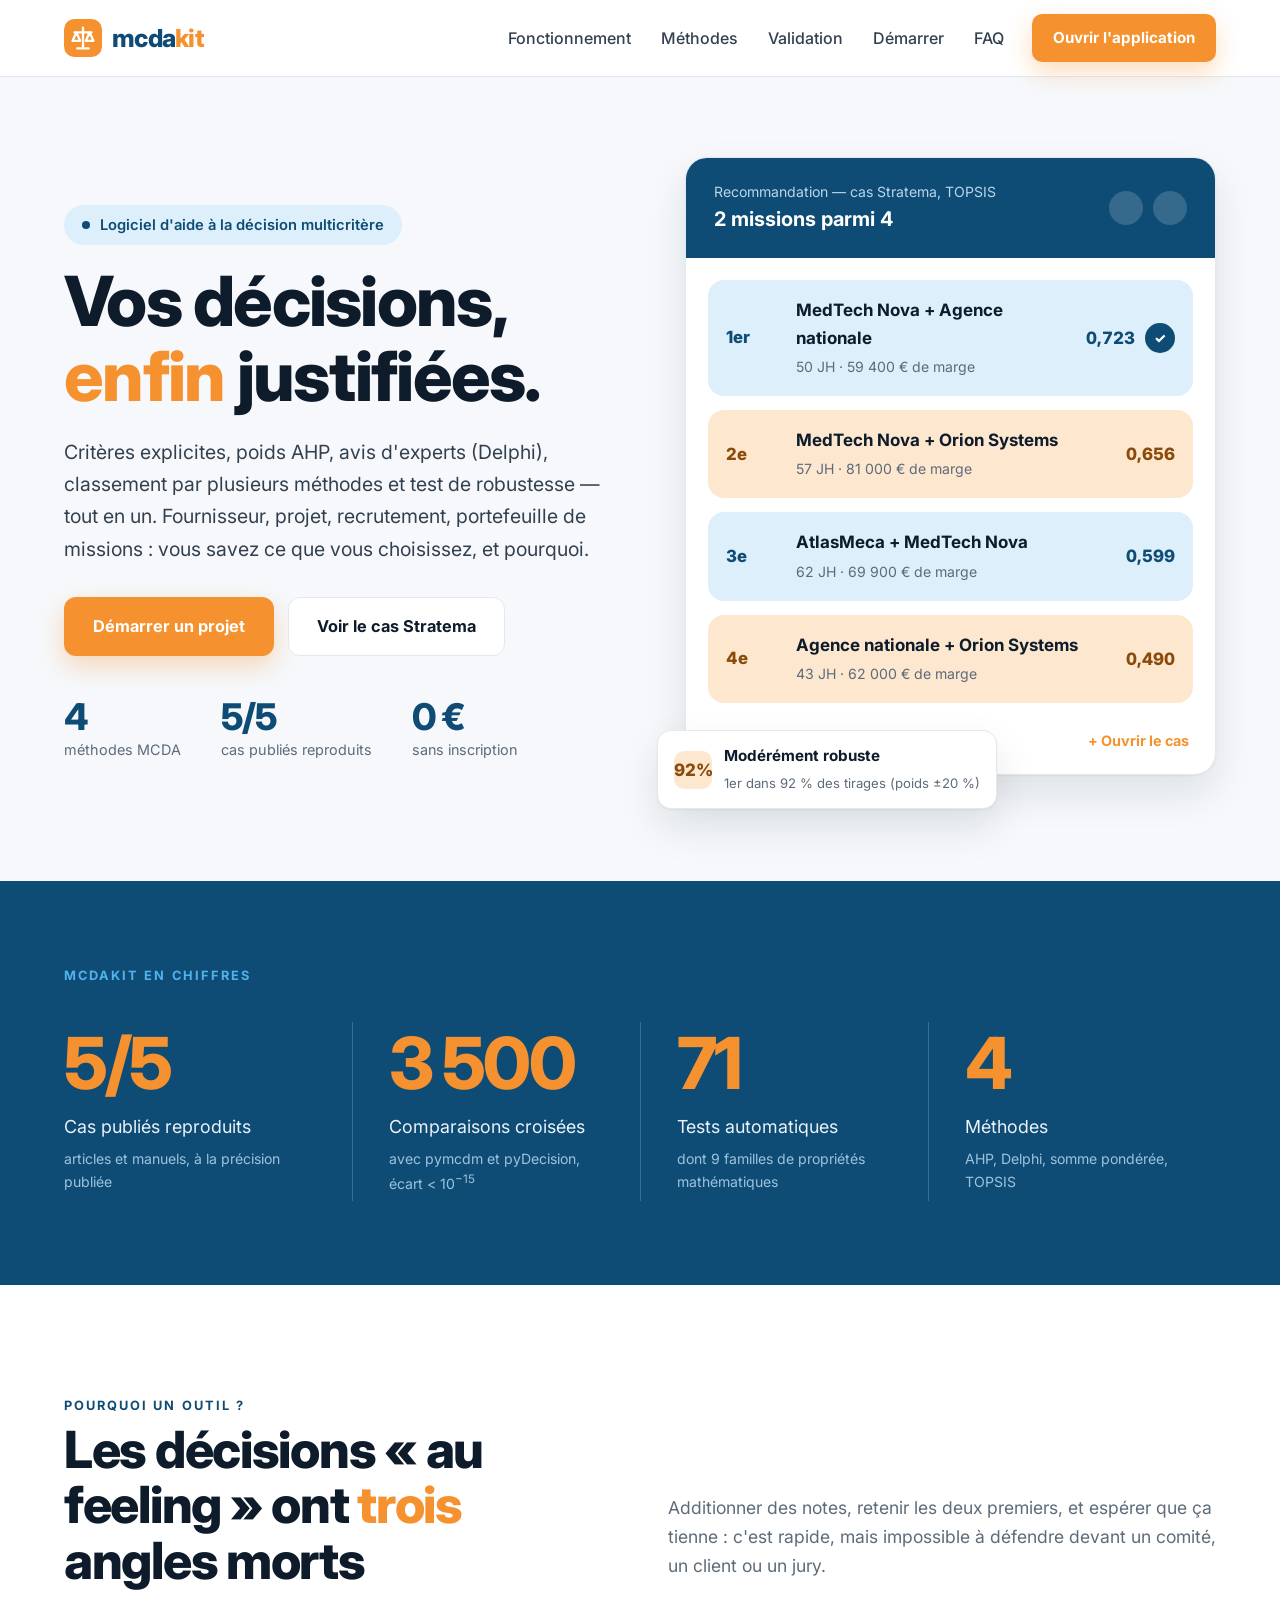
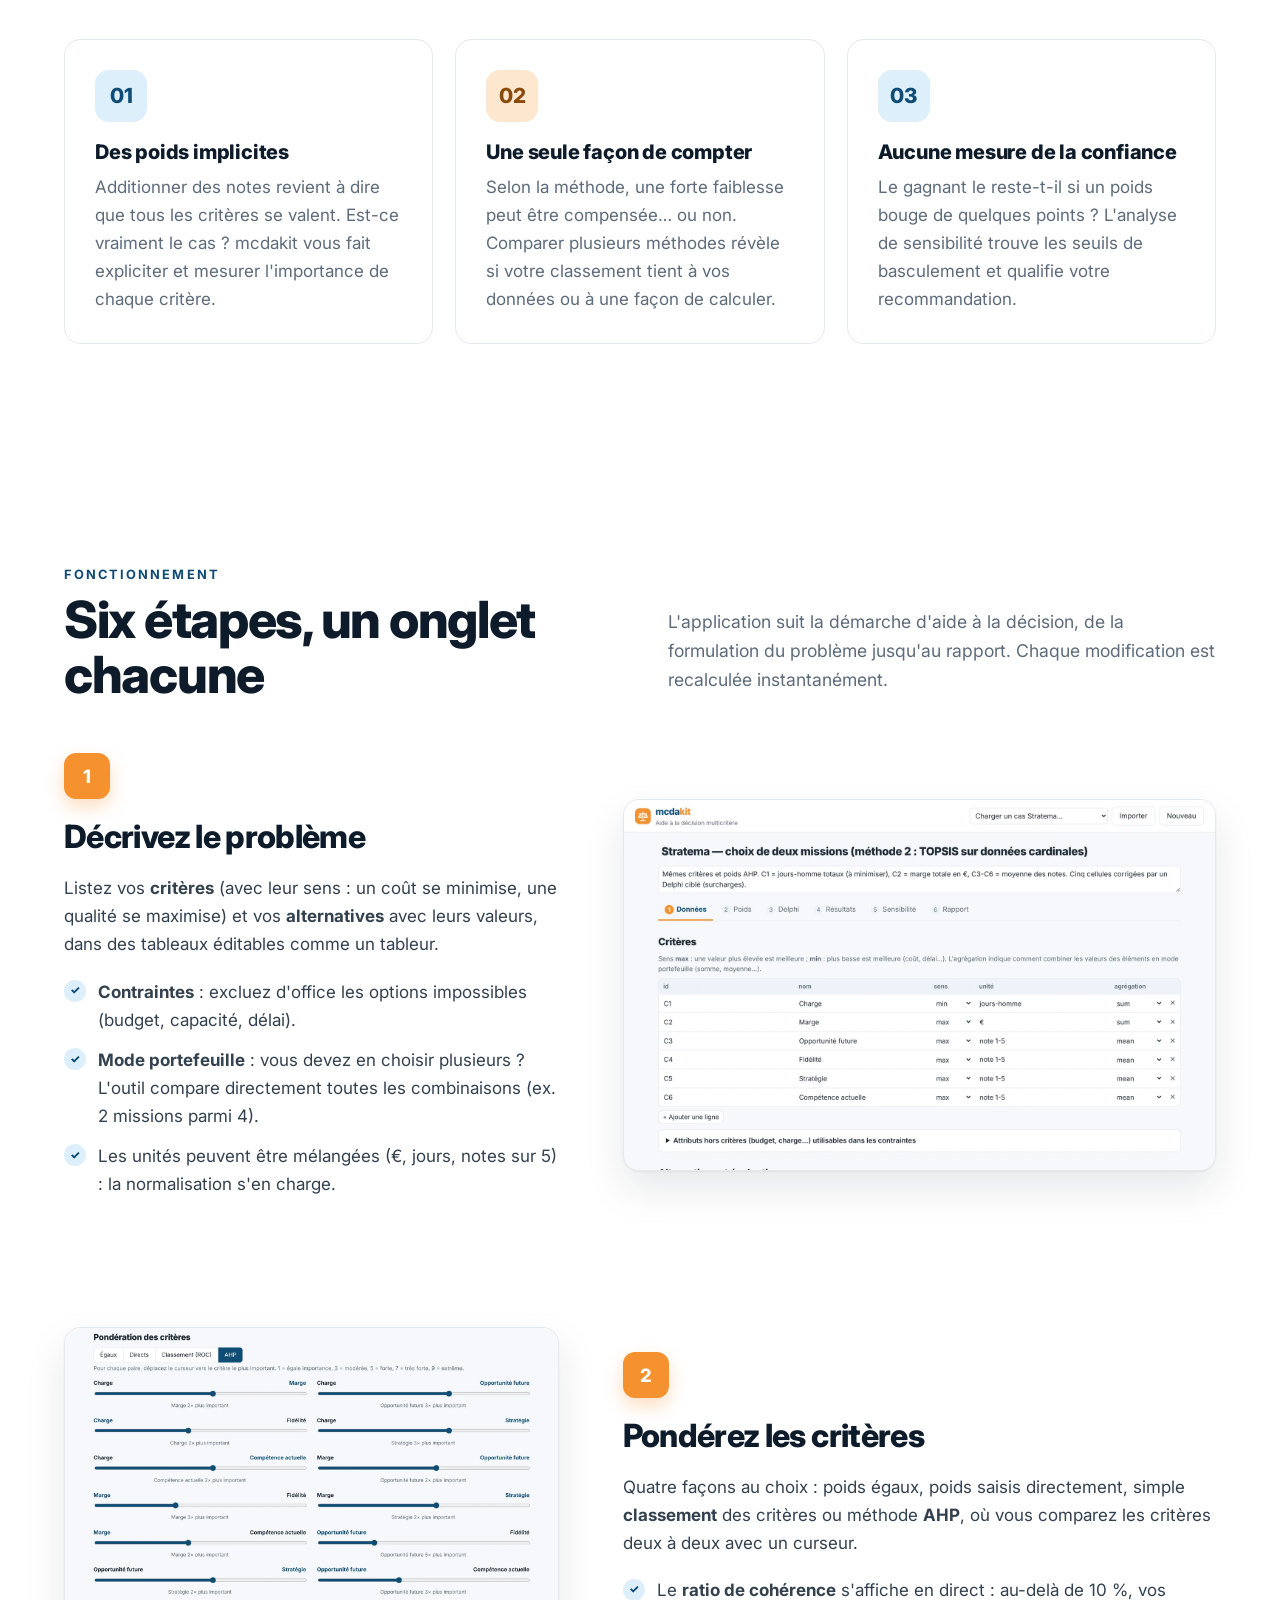
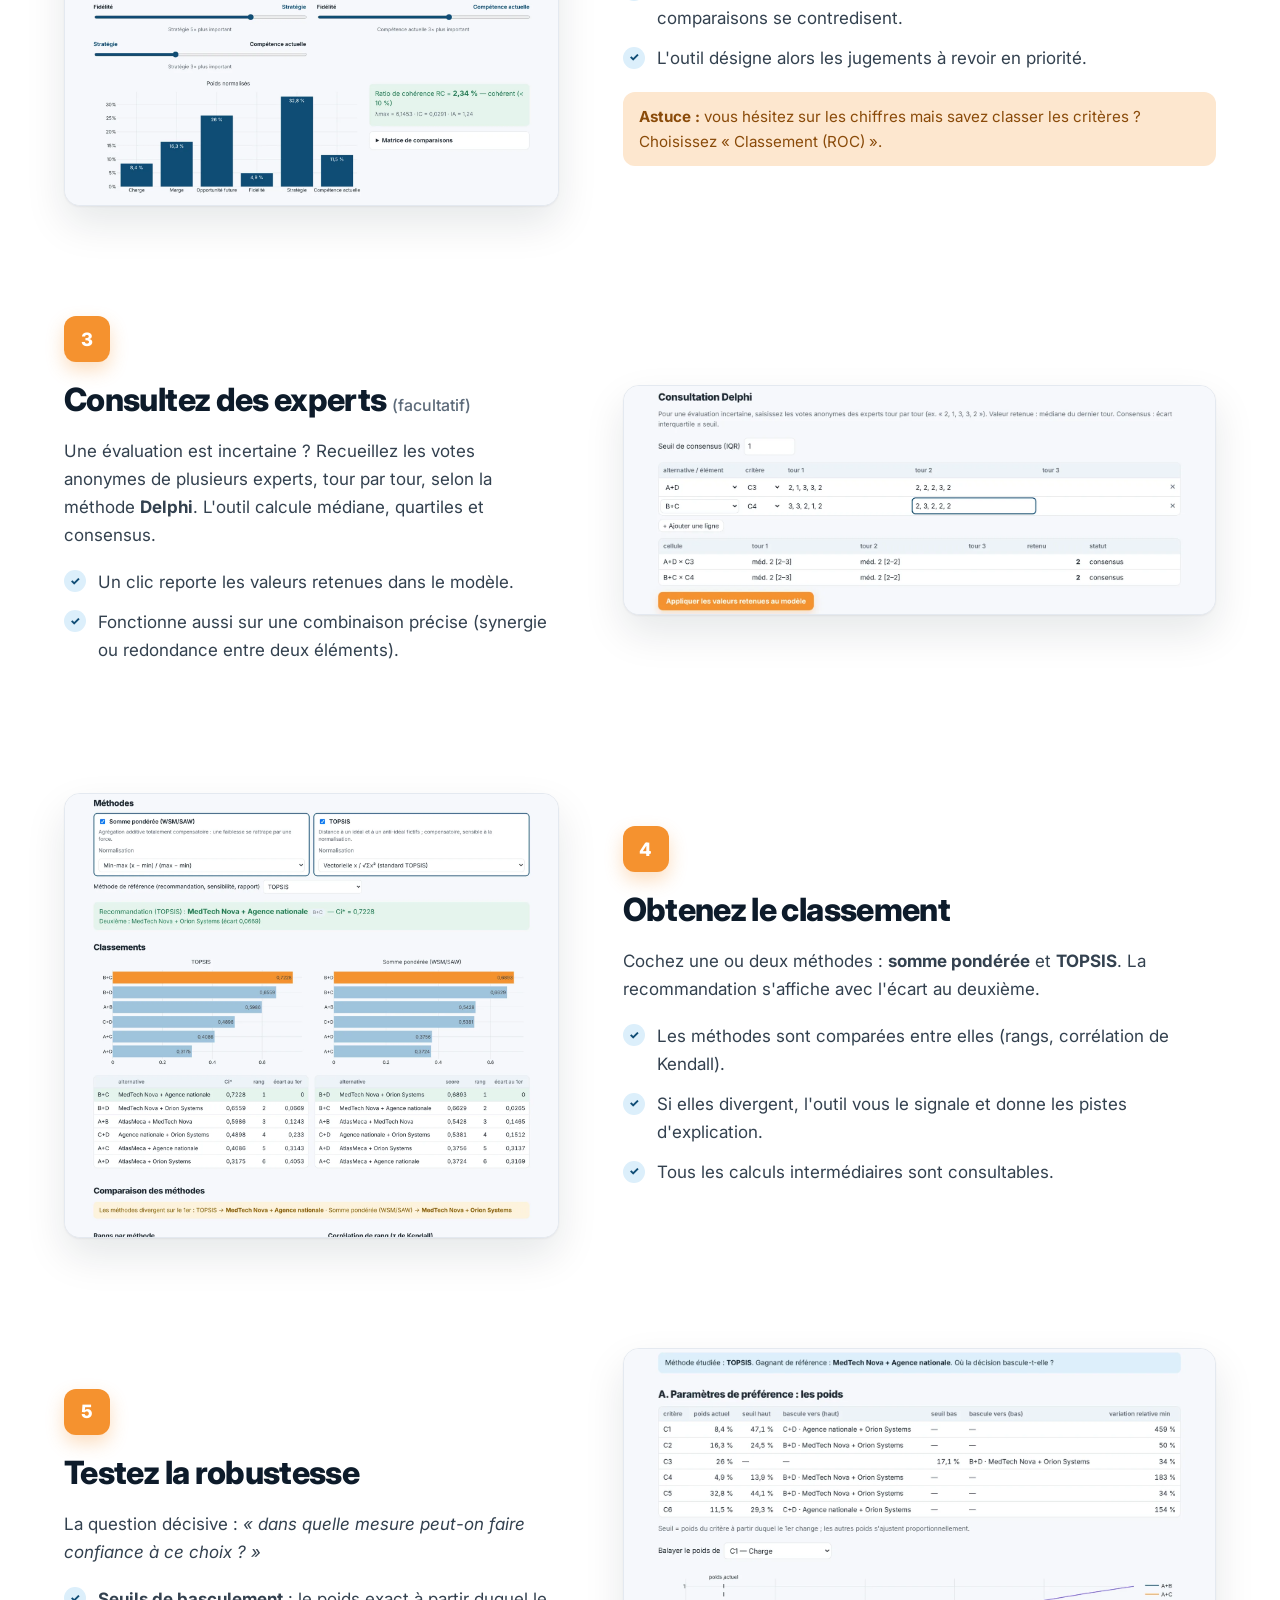
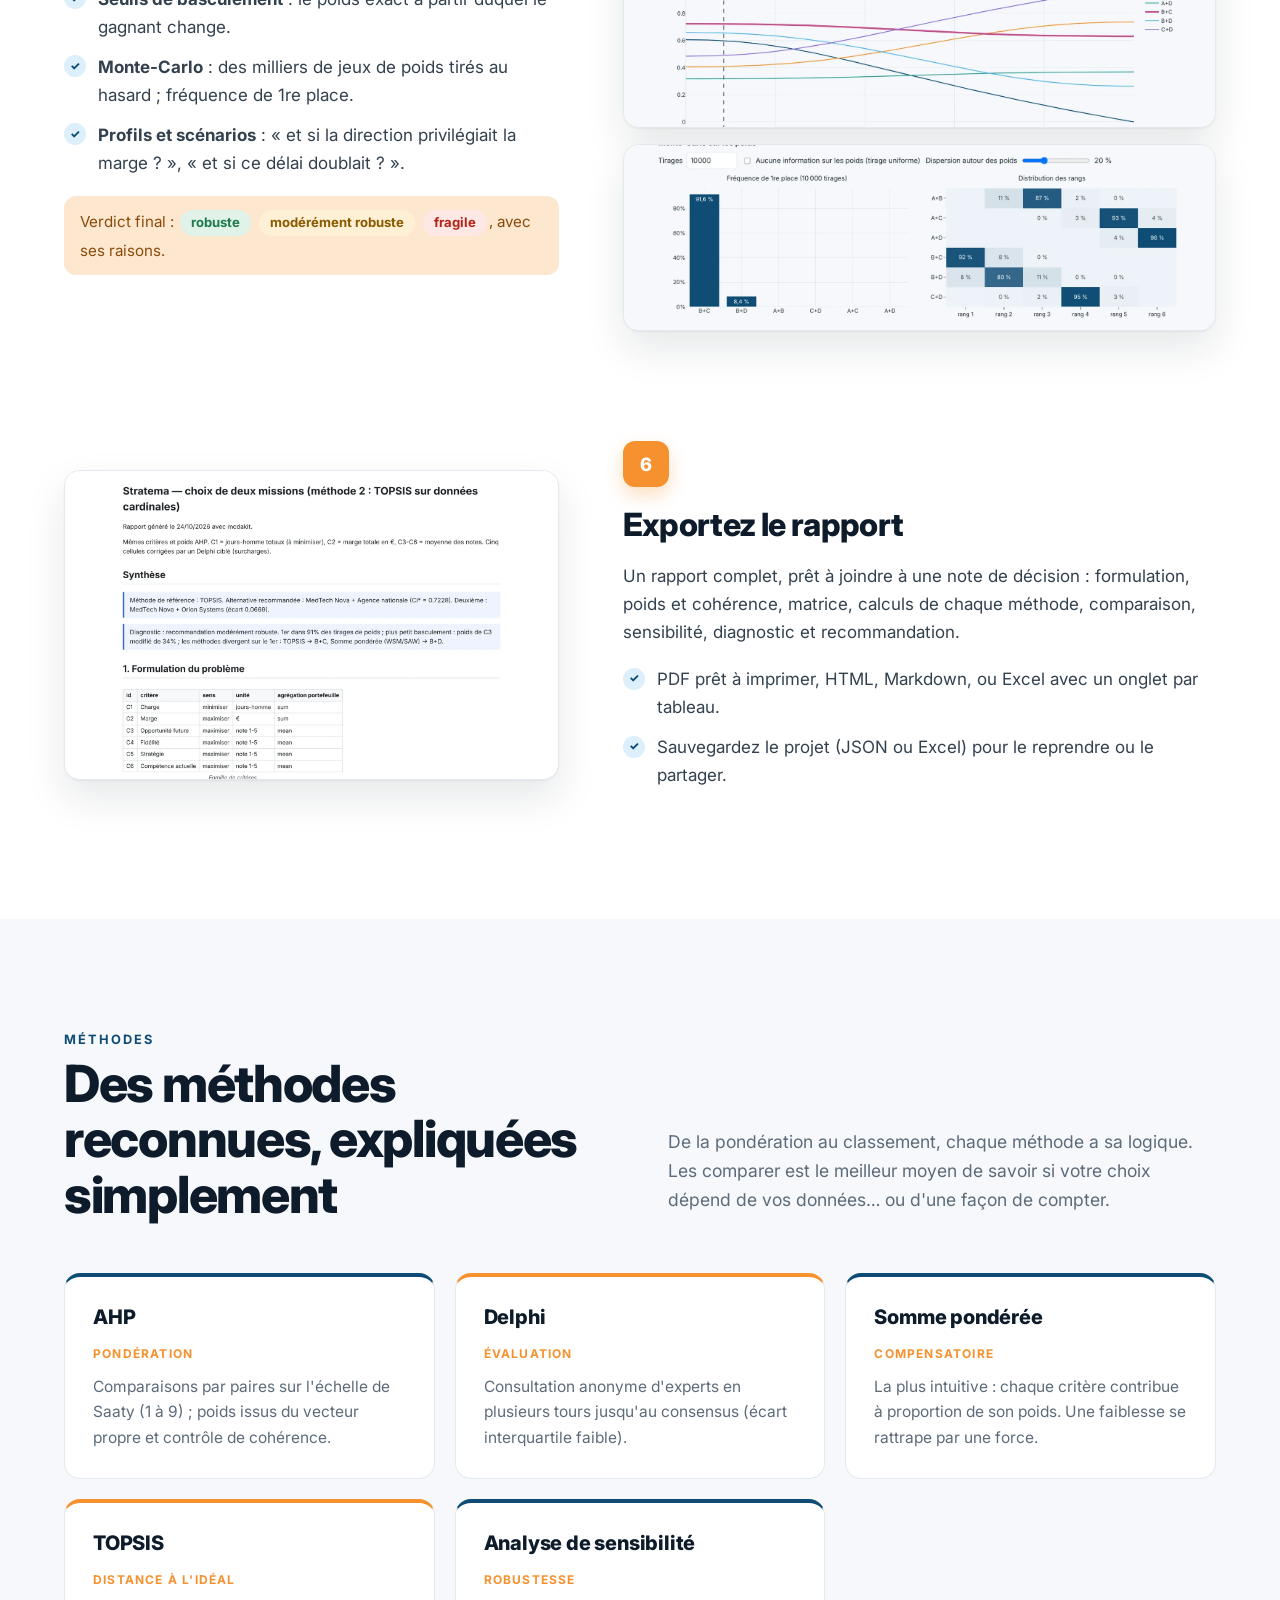
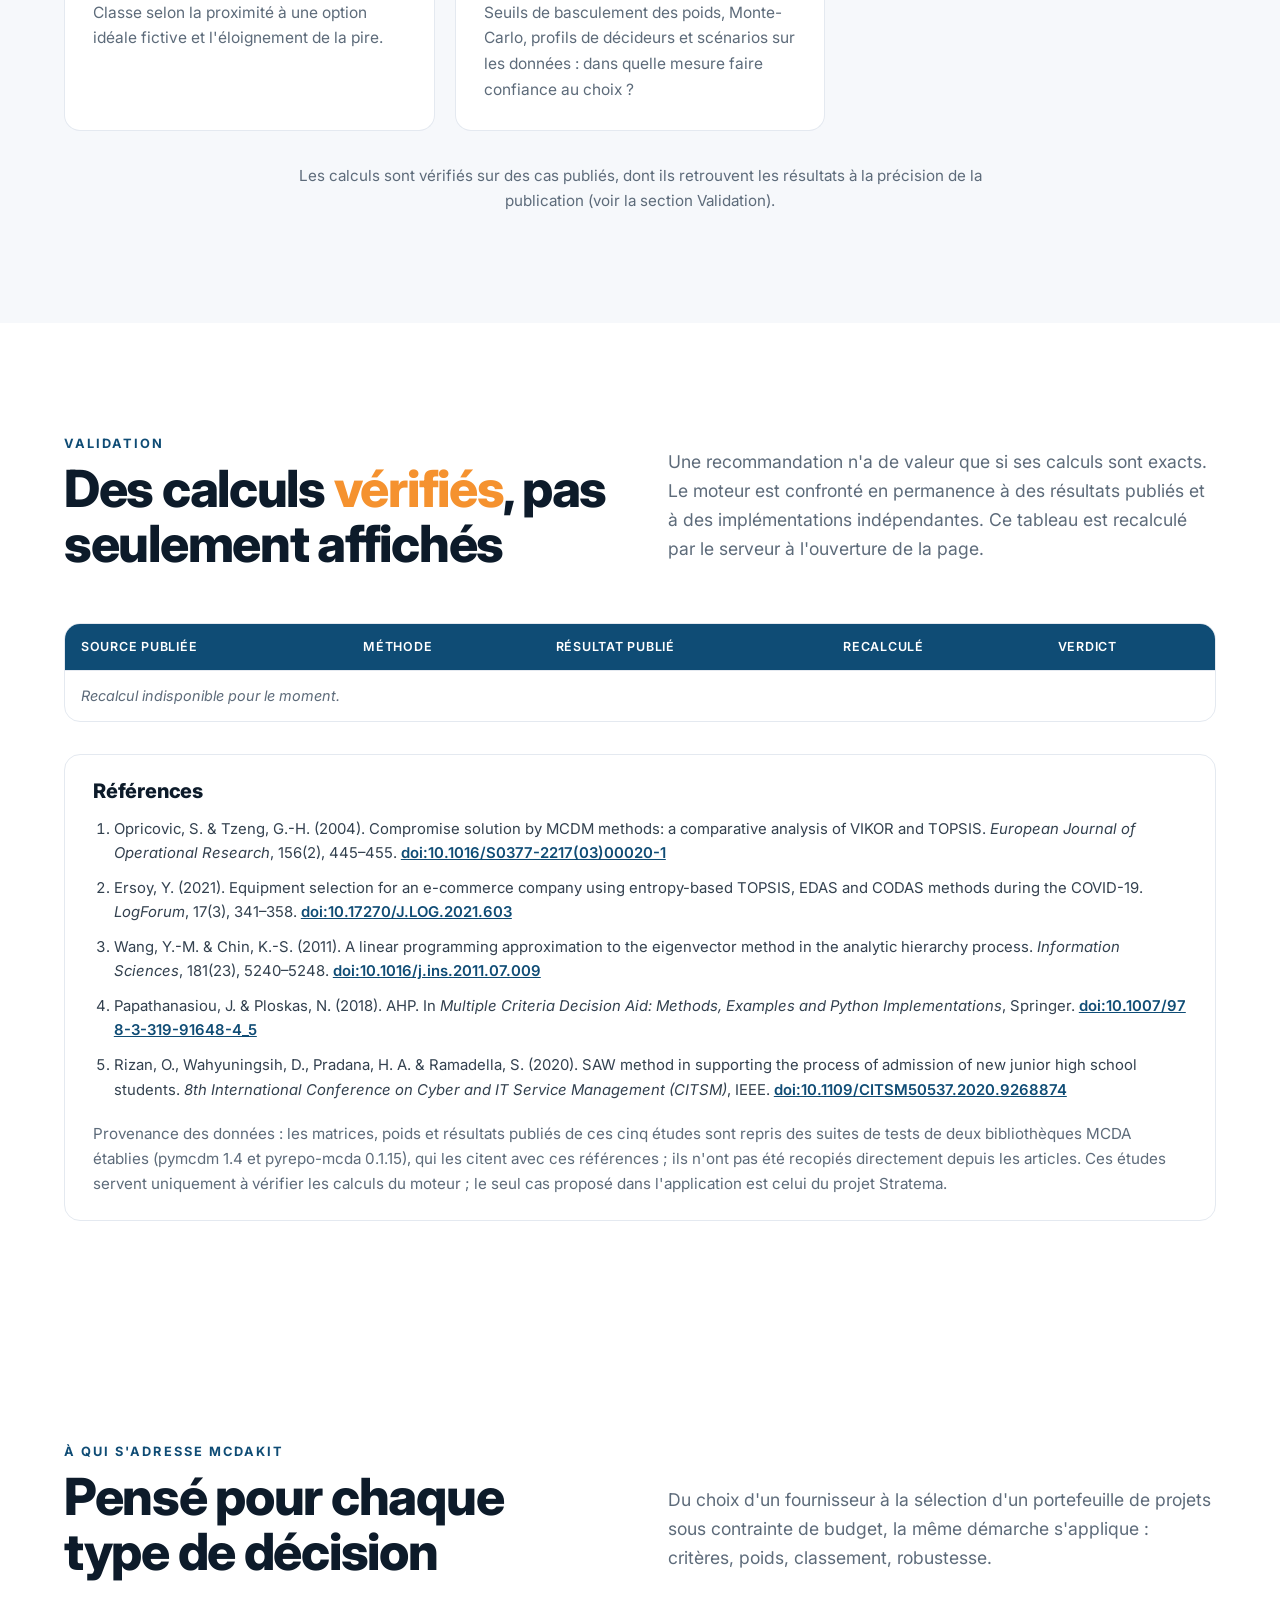
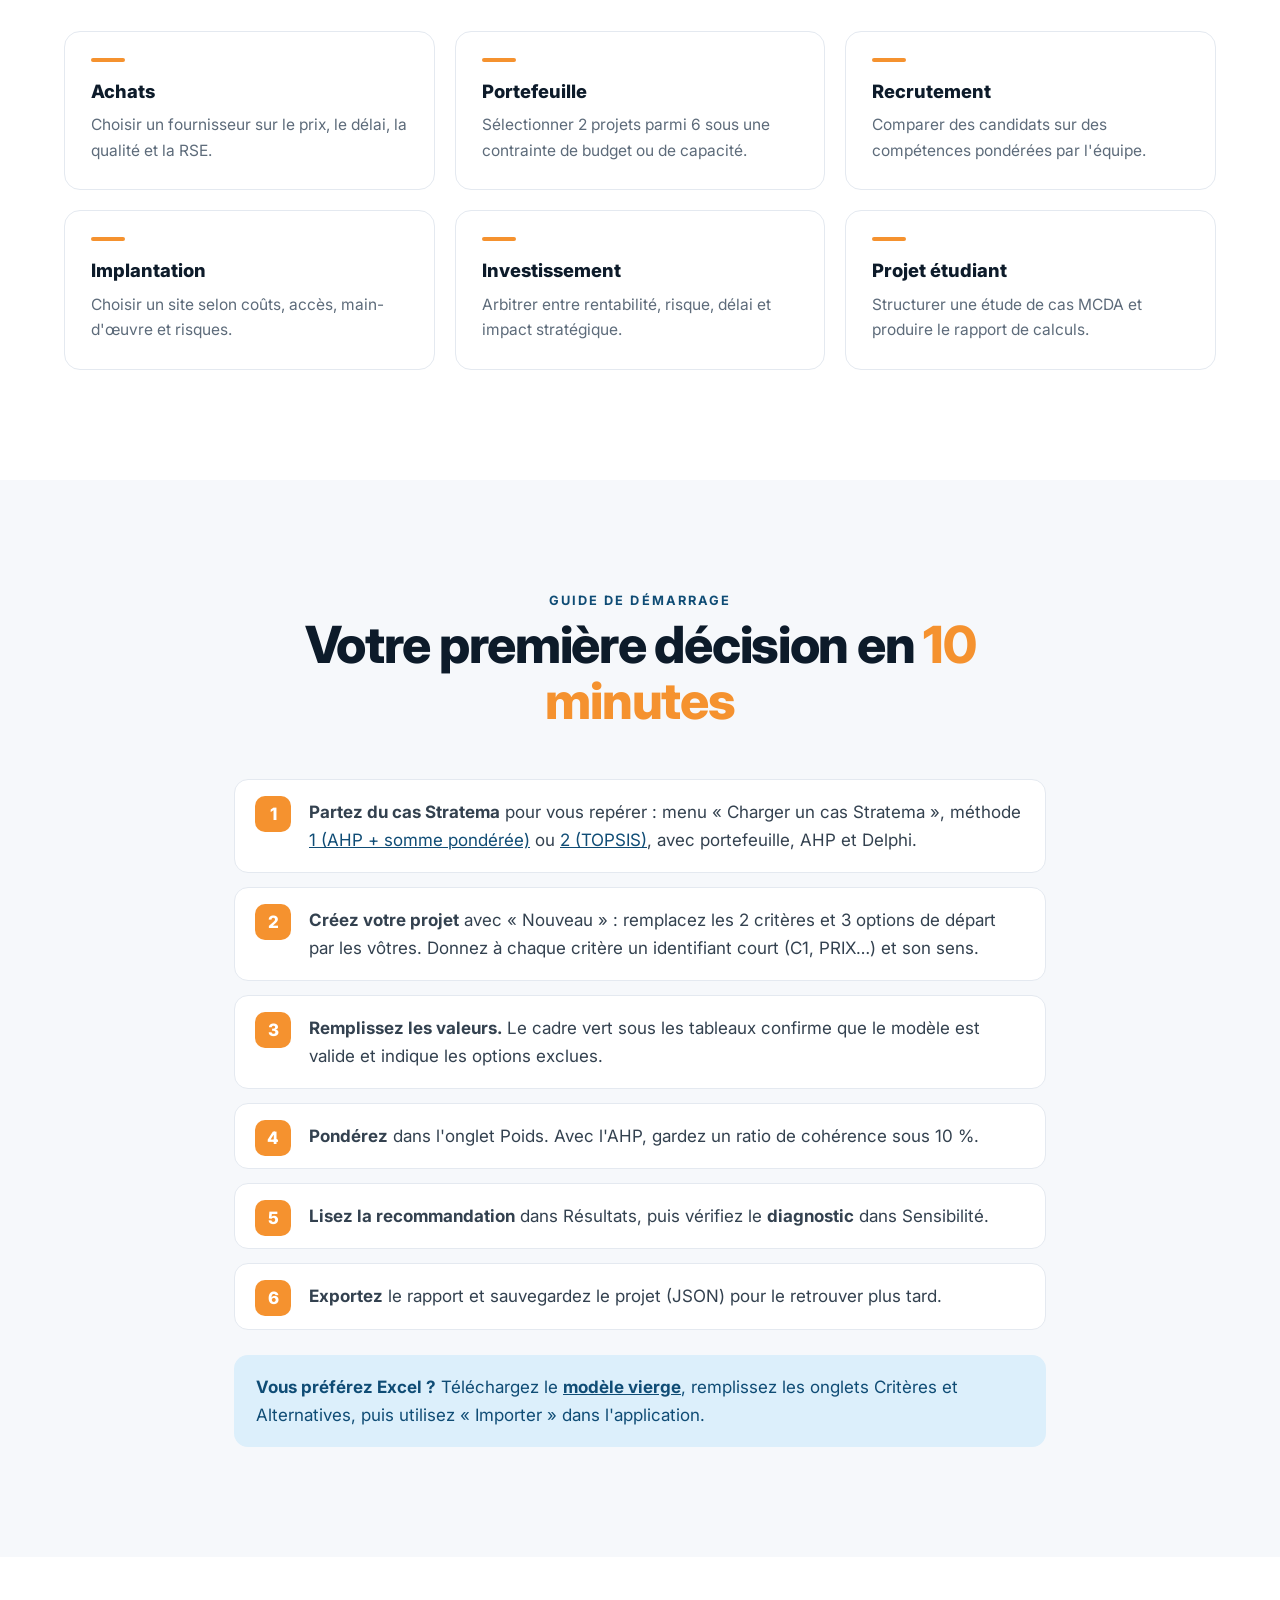
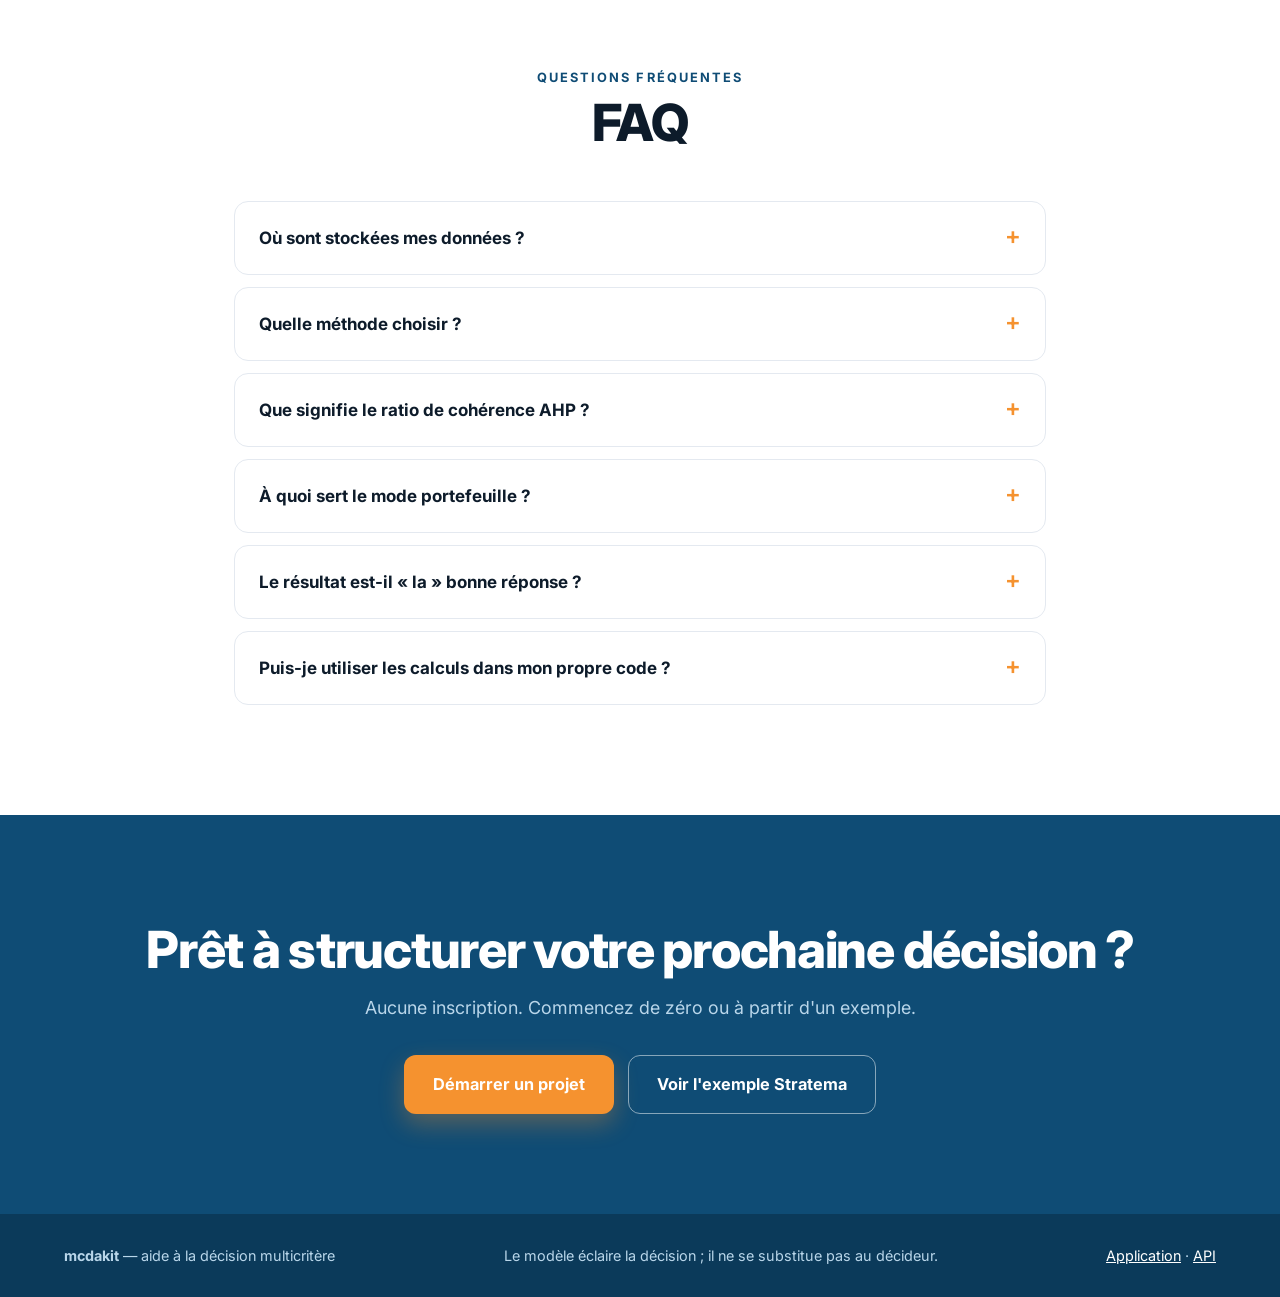
==== commit 88c46774: "Export du rapport en PDF (API, application, CLI) ; description Delphi Stratema simplifiée" ====
--- a/public/index.html
+++ b/public/index.html
@@ -76,7 +76,7 @@
       <div class="figures-grid">
         <div><b id="v-cases">5/5</b><span>Cas publiés reproduits</span><small>articles et manuels, à la précision publiée</small></div>
         <div><b>3 500</b><span>Comparaisons croisées</span><small>avec pymcdm et pyDecision, écart &lt; 10<sup>−15</sup></small></div>
-        <div><b>70</b><span>Tests automatiques</span><small>dont 9 familles de propriétés mathématiques</small></div>
+        <div><b>71</b><span>Tests automatiques</span><small>dont 9 familles de propriétés mathématiques</small></div>
         <div><b>4</b><span>Méthodes</span><small>AHP, Delphi, somme pondérée, TOPSIS</small></div>
       </div>
     </div>
@@ -205,7 +205,7 @@
             <p>Un rapport complet, prêt à joindre à une note de décision : formulation, poids et cohérence, matrice,
               calculs de chaque méthode, comparaison, sensibilité, diagnostic et recommandation.</p>
             <ul class="ticks">
-              <li>HTML (imprimable en PDF), Markdown, ou Excel avec un onglet par tableau.</li>
+              <li>PDF prêt à imprimer, HTML, Markdown, ou Excel avec un onglet par tableau.</li>
               <li>Sauvegardez le projet (JSON ou Excel) pour le reprendre ou le partager.</li>
             </ul>
           </div>
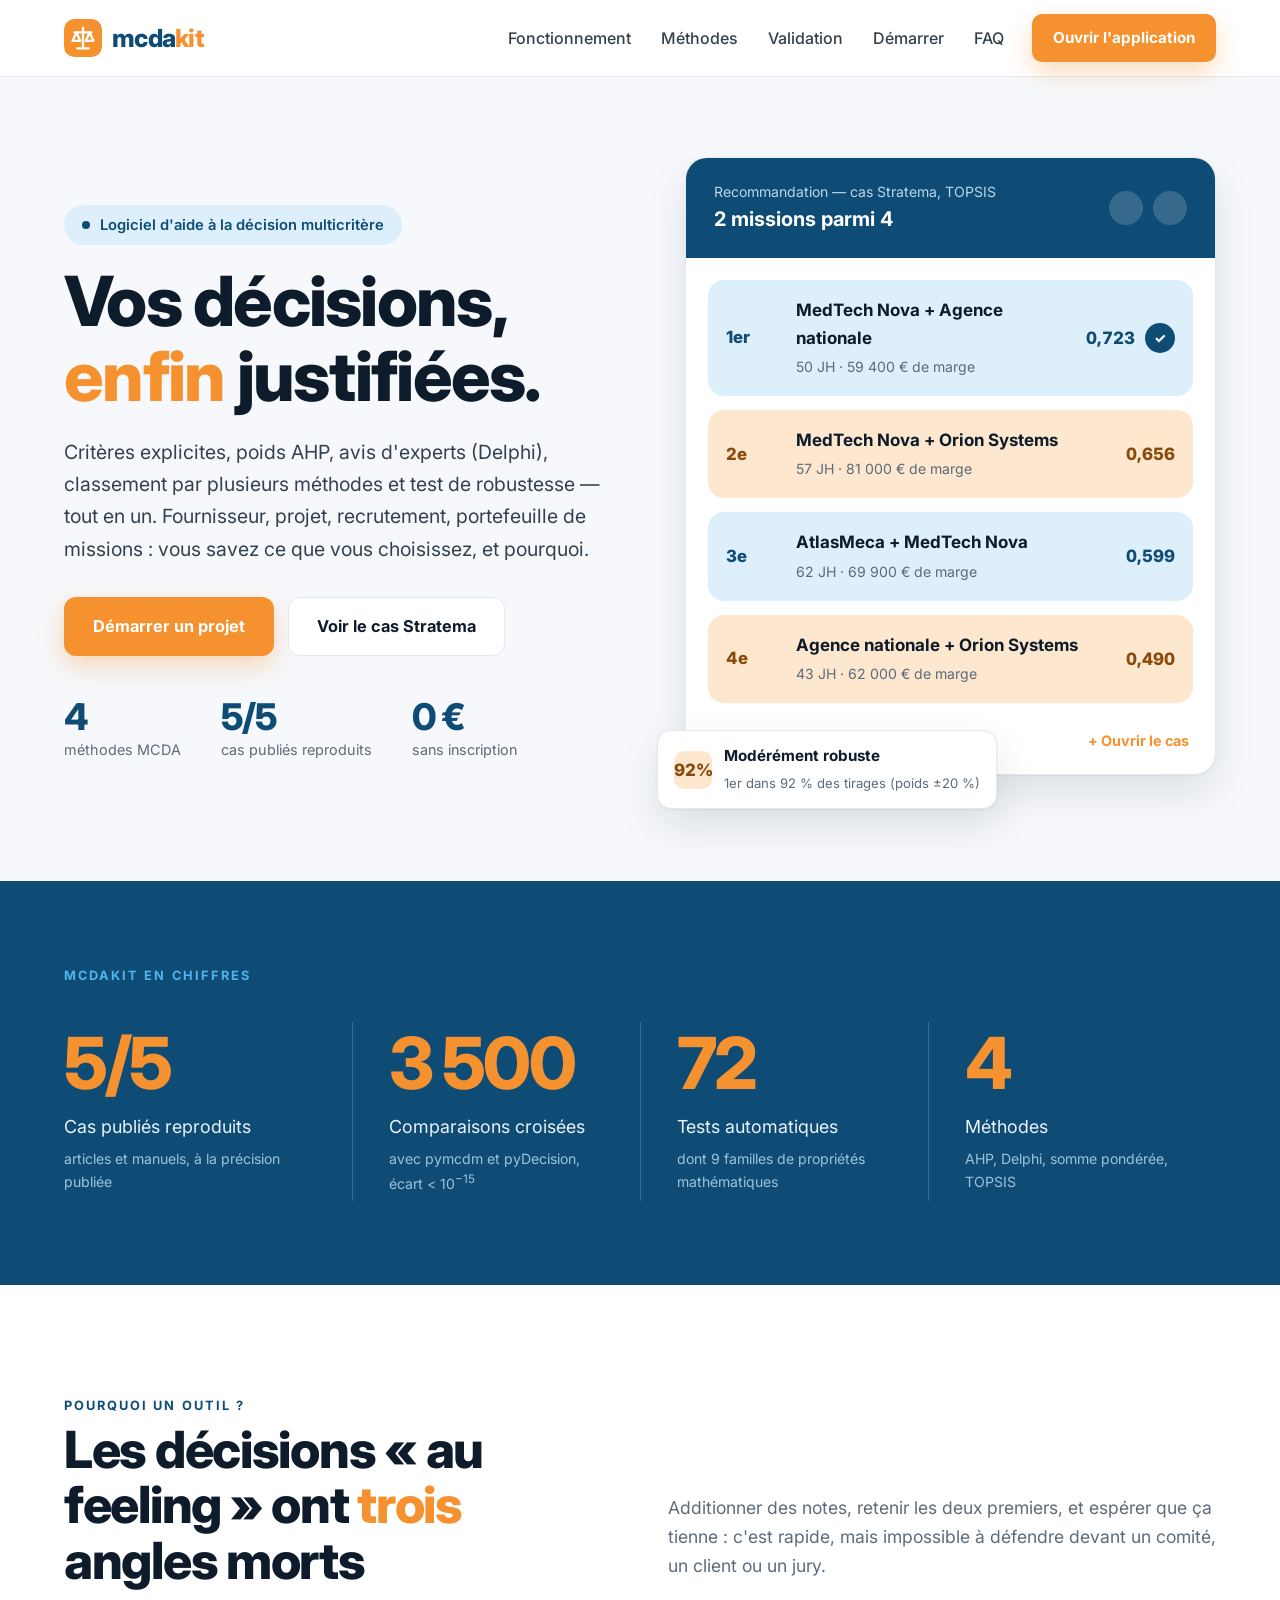
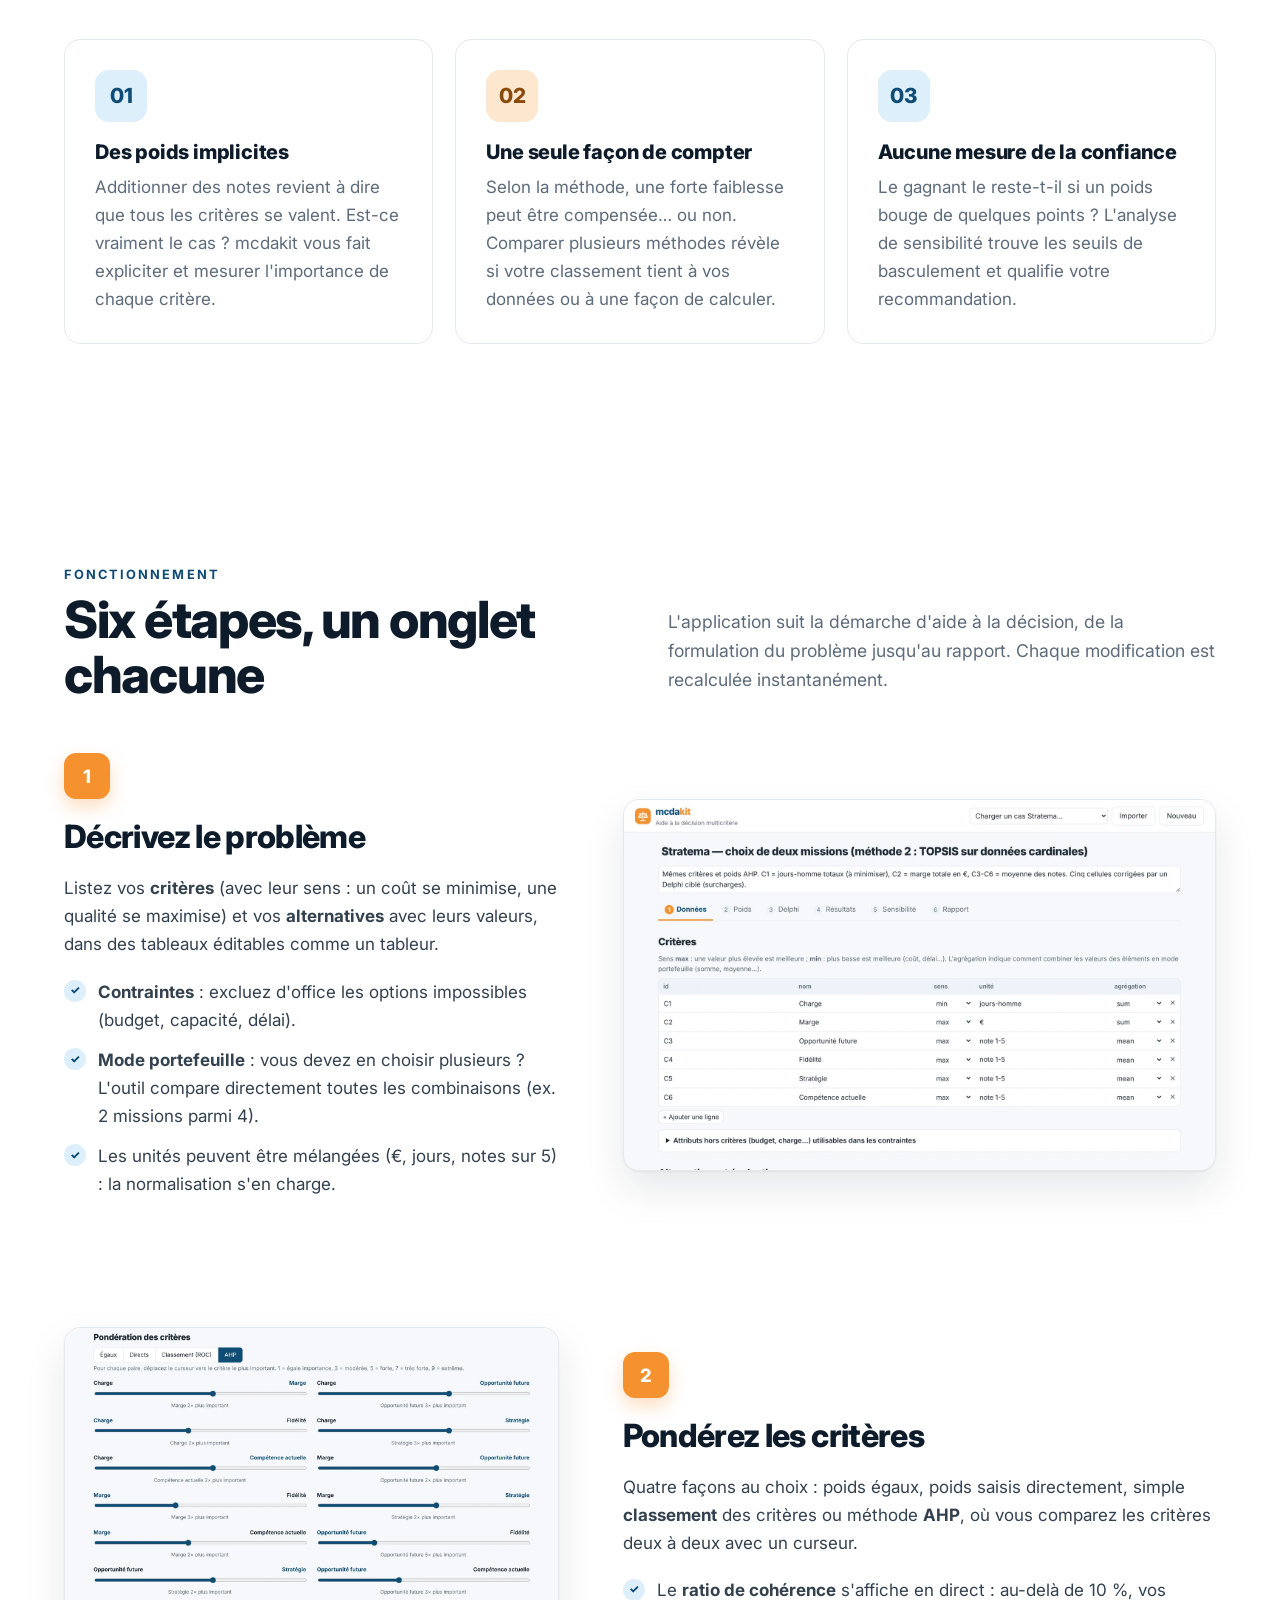
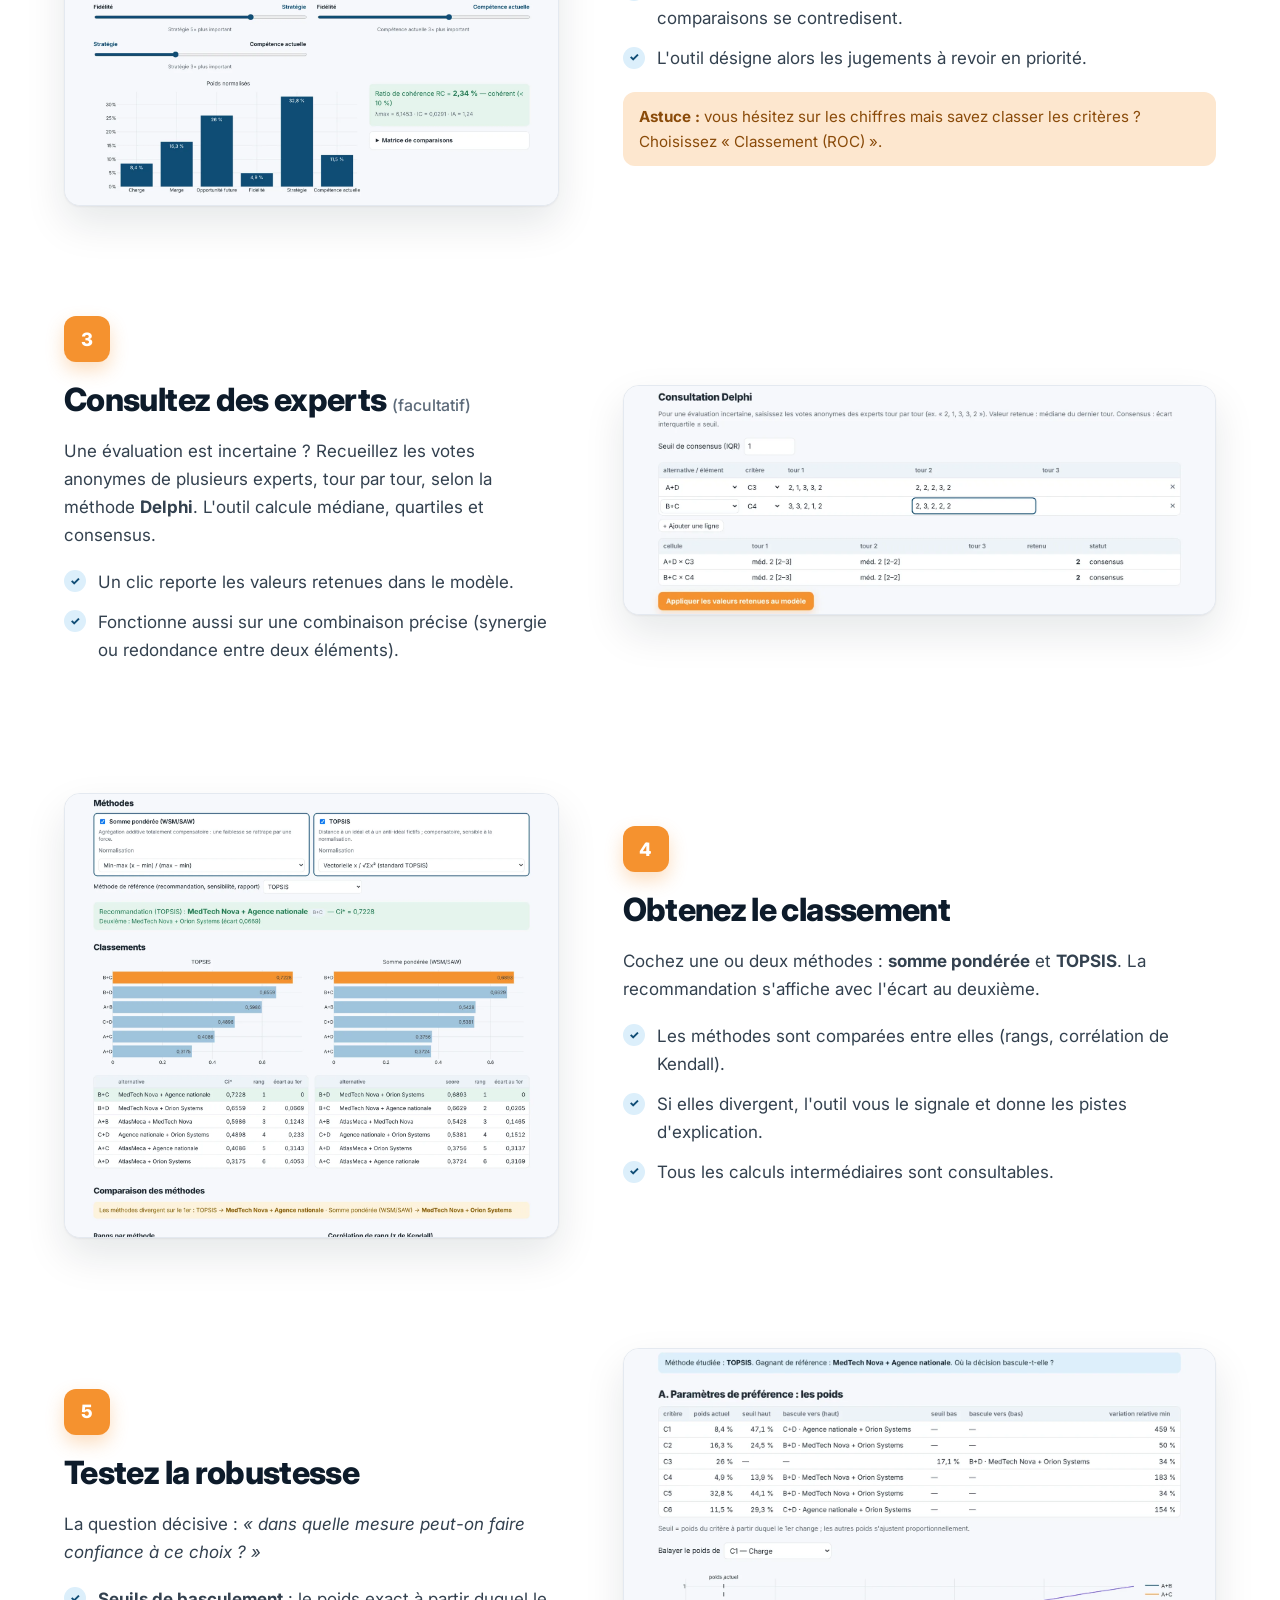
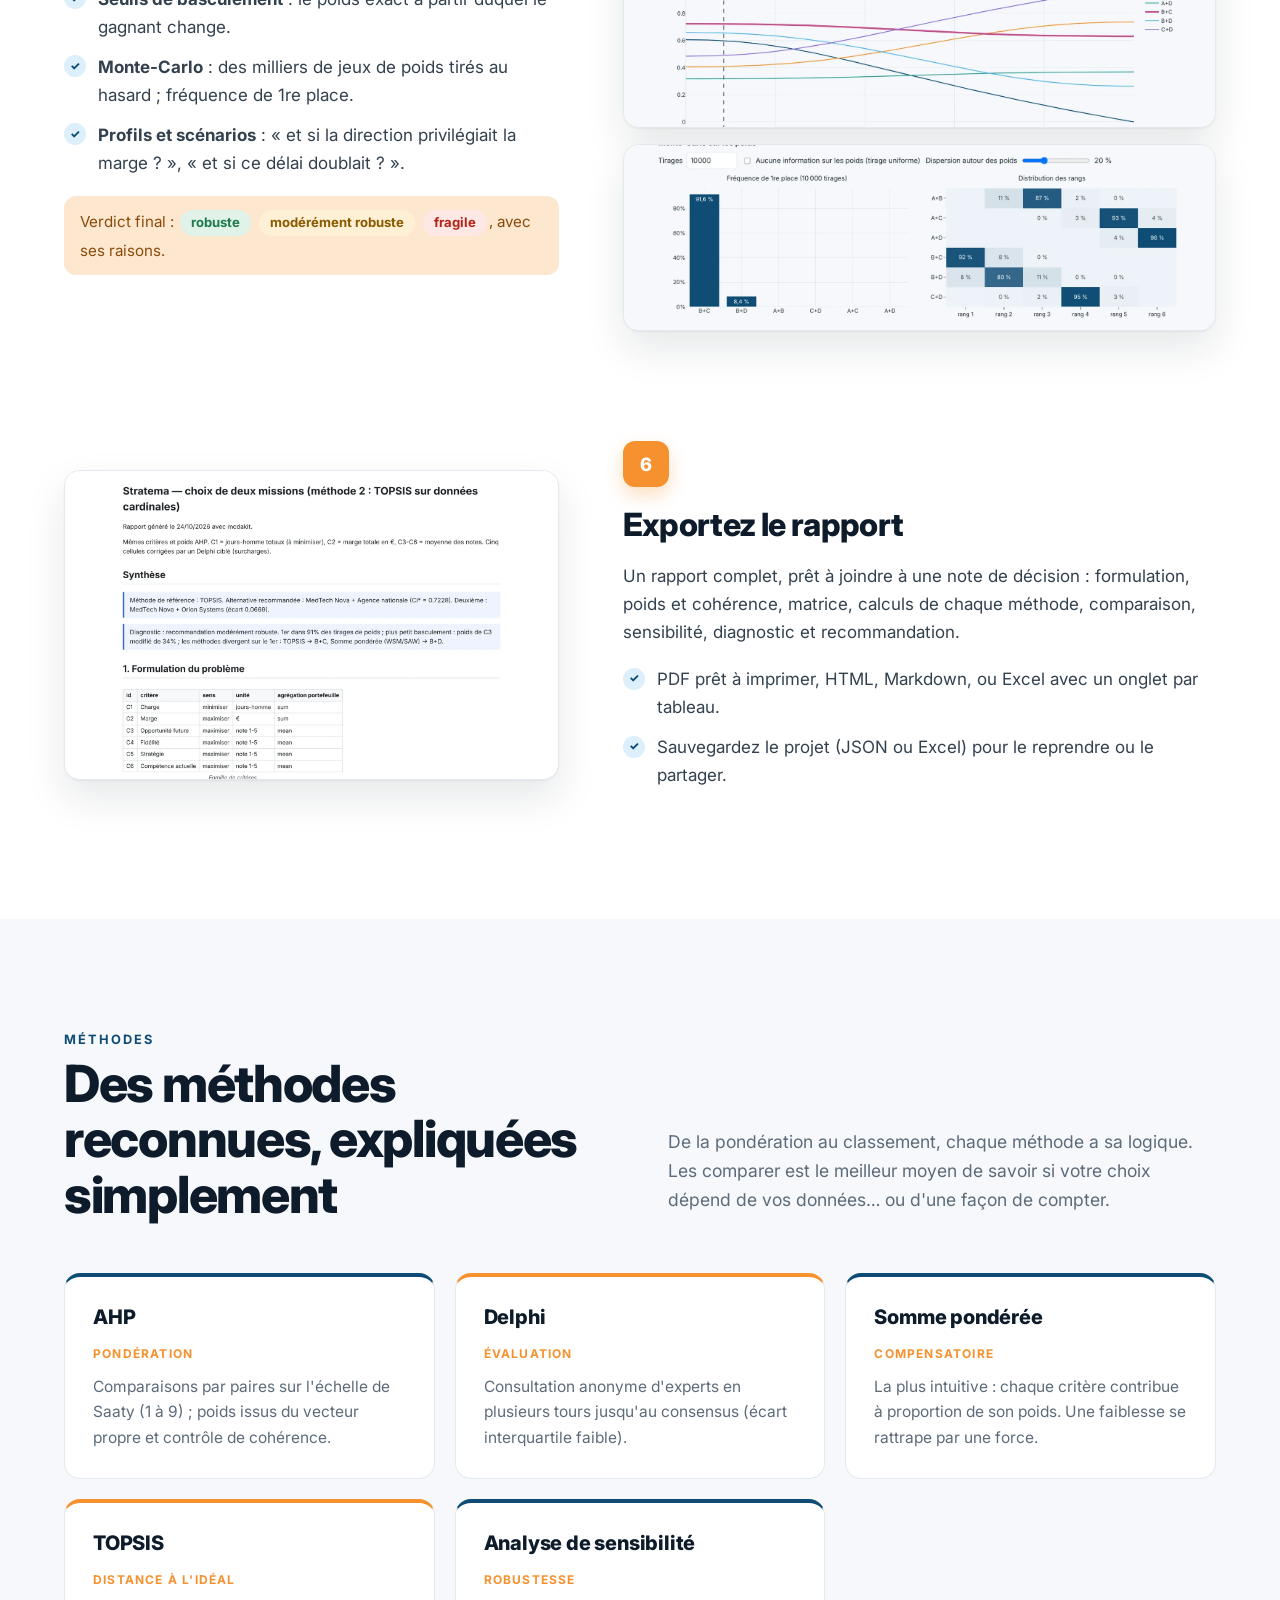
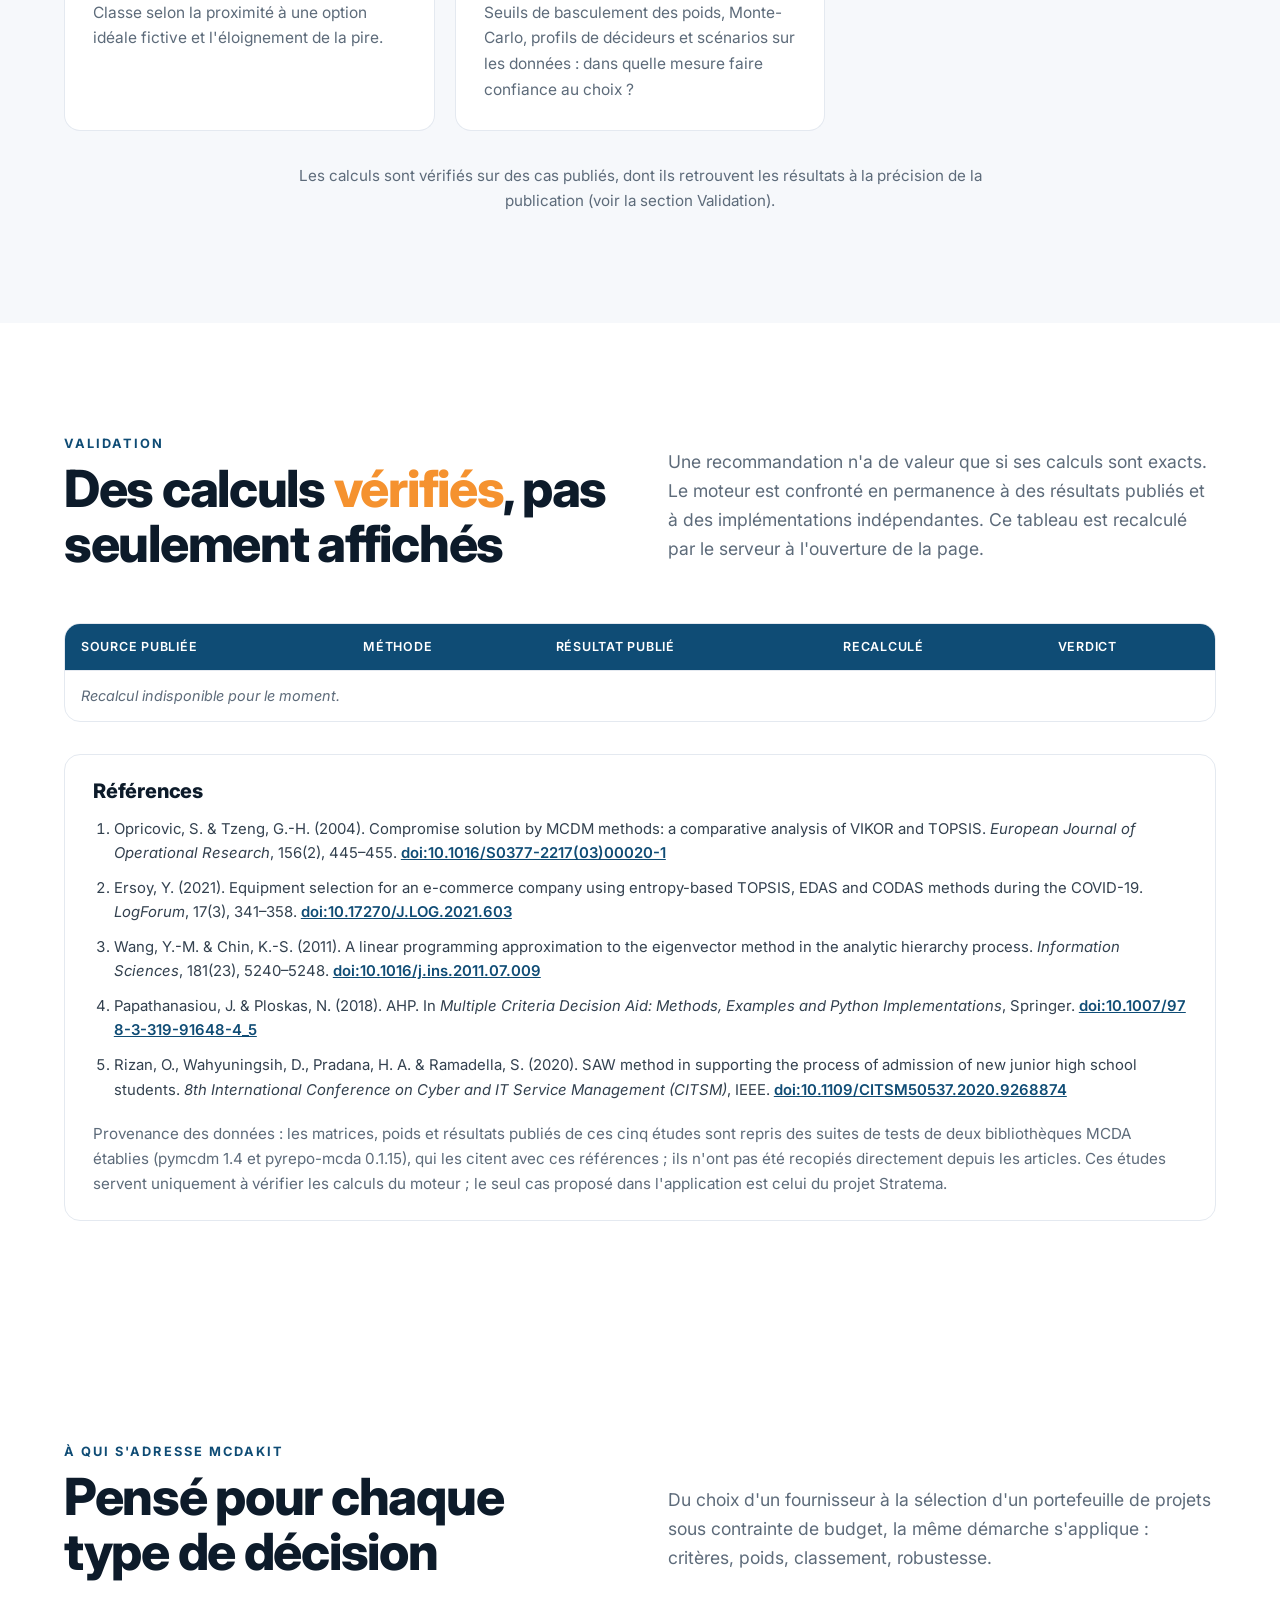
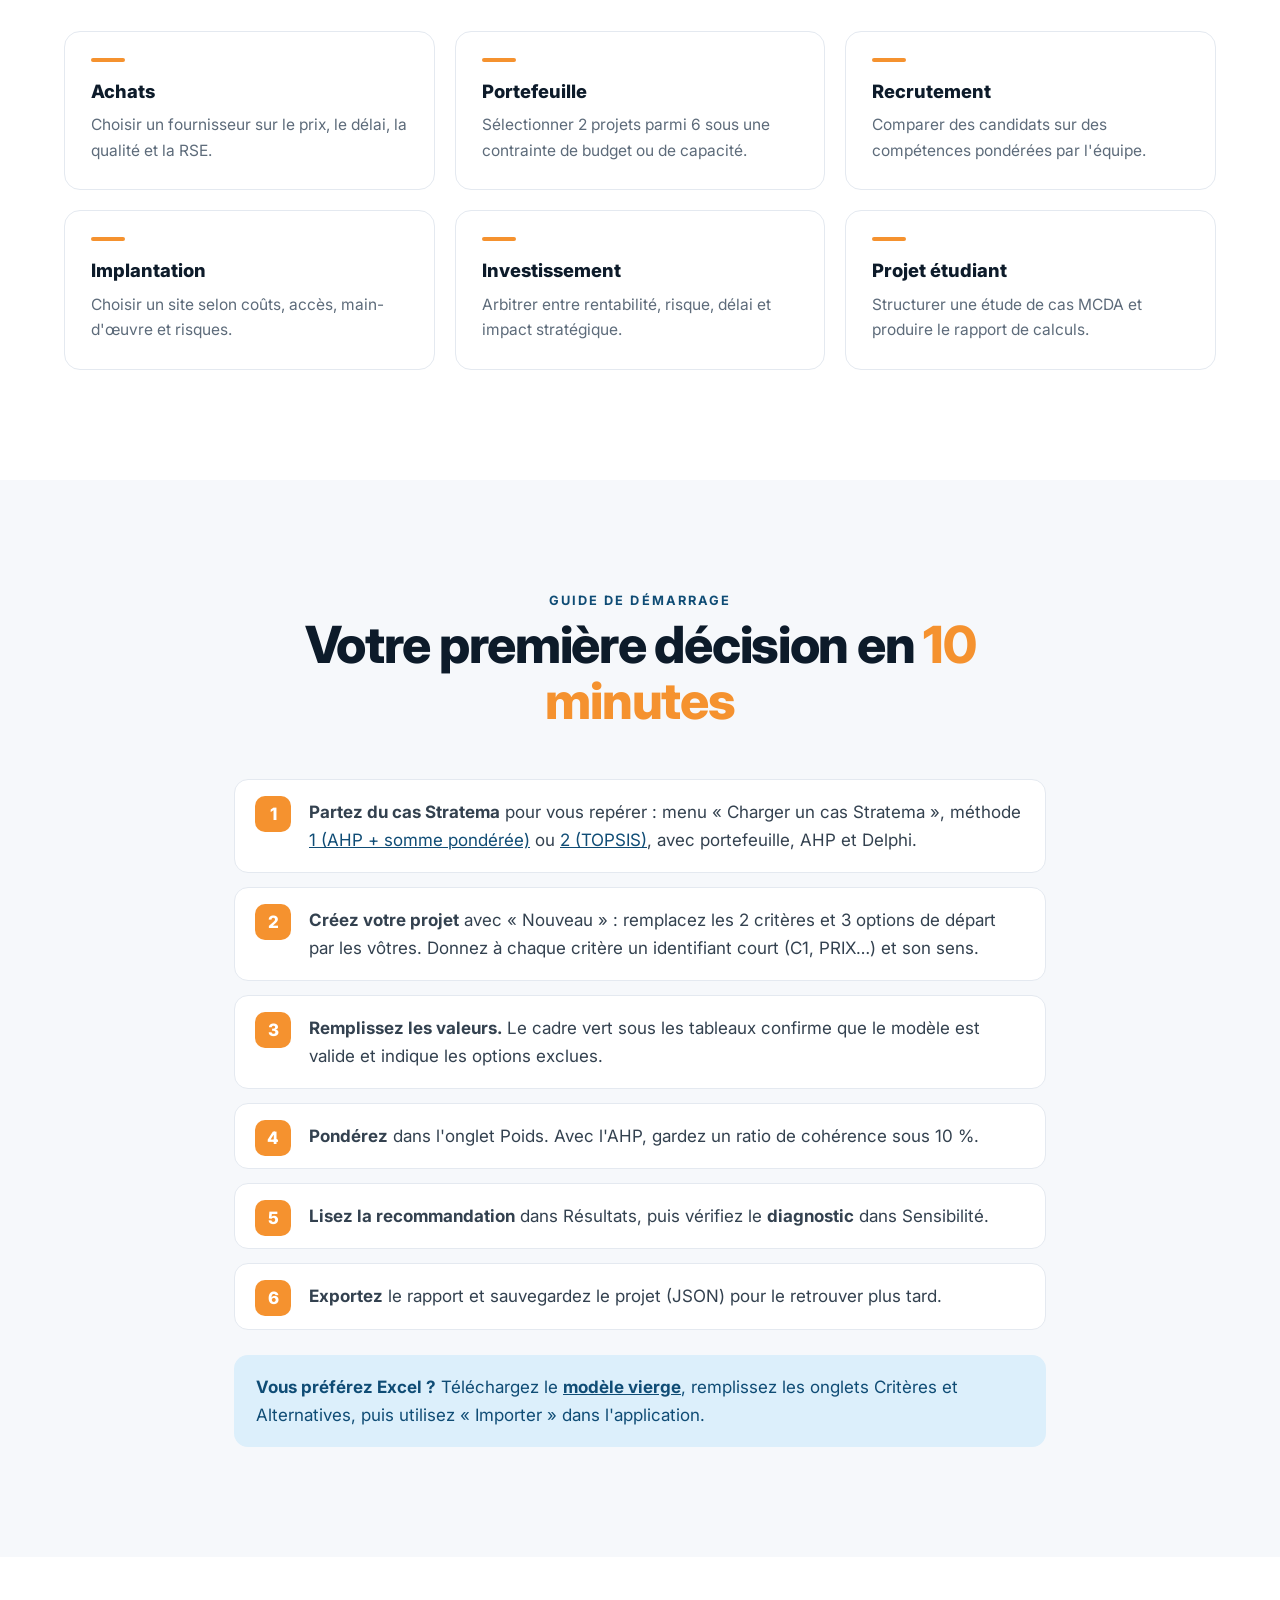
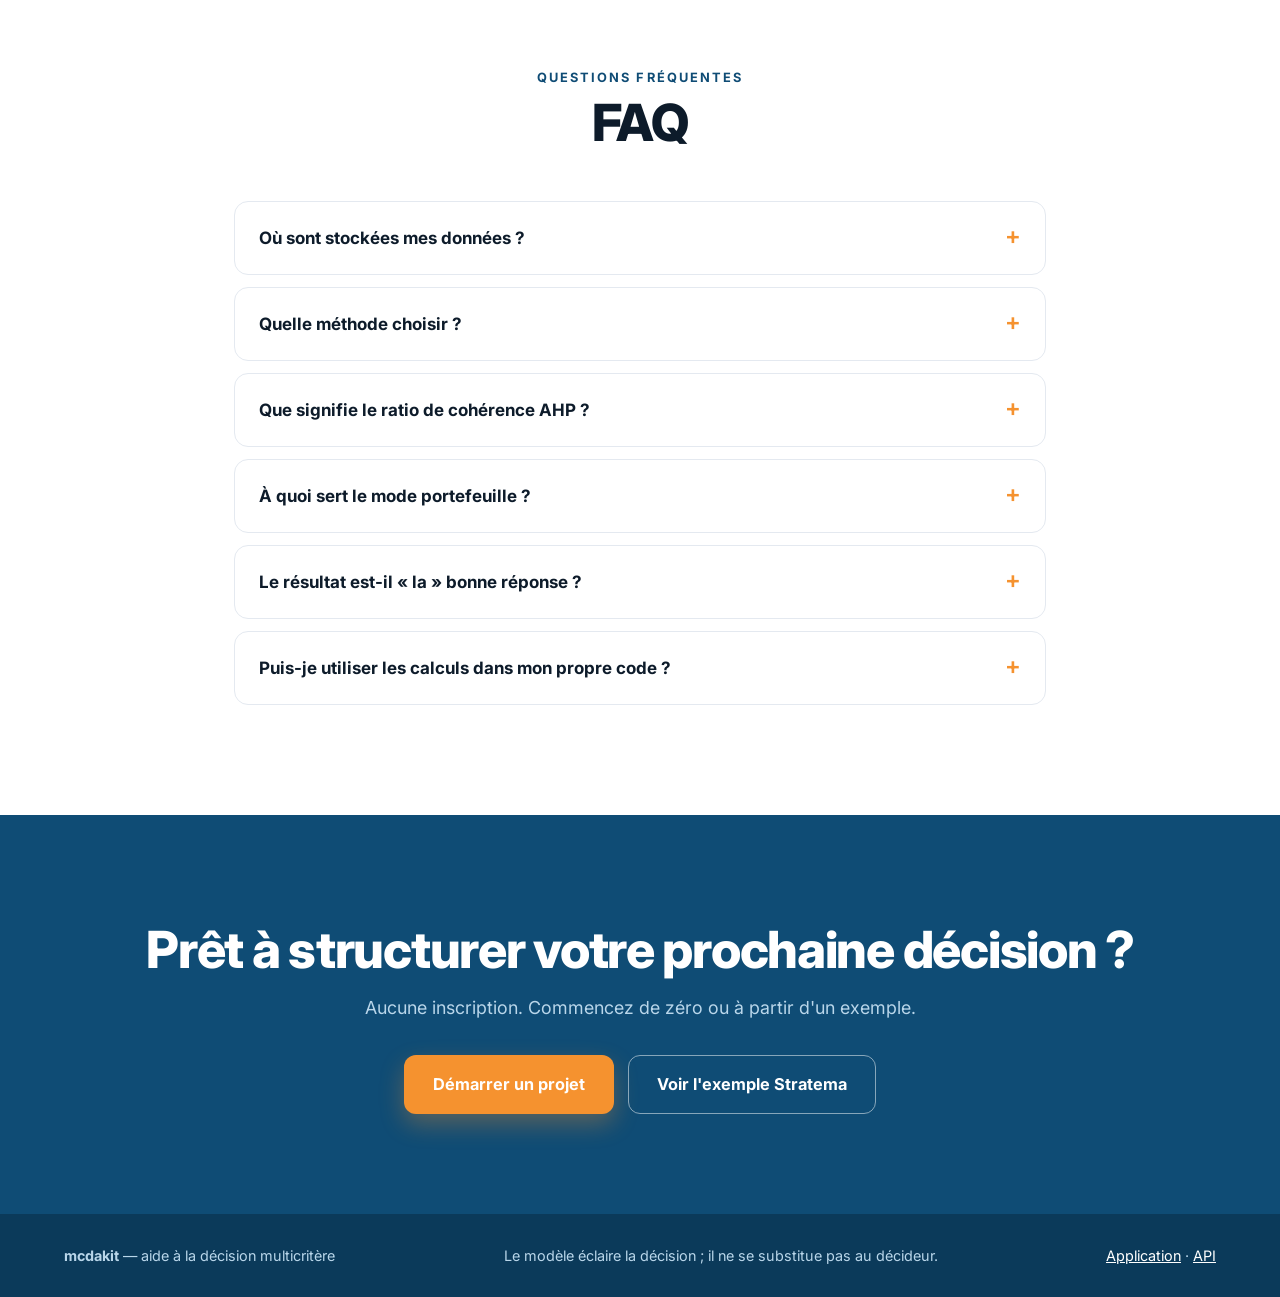
==== commit 7e7d622d: "Démonstration courte (examples/demo.py) : Stratema de bout en bout et généricité sur un cas publié" ====
--- a/public/index.html
+++ b/public/index.html
@@ -76,7 +76,7 @@
       <div class="figures-grid">
         <div><b id="v-cases">5/5</b><span>Cas publiés reproduits</span><small>articles et manuels, à la précision publiée</small></div>
         <div><b>3 500</b><span>Comparaisons croisées</span><small>avec pymcdm et pyDecision, écart &lt; 10<sup>−15</sup></small></div>
-        <div><b>71</b><span>Tests automatiques</span><small>dont 9 familles de propriétés mathématiques</small></div>
+        <div><b>72</b><span>Tests automatiques</span><small>dont 9 familles de propriétés mathématiques</small></div>
         <div><b>4</b><span>Méthodes</span><small>AHP, Delphi, somme pondérée, TOPSIS</small></div>
       </div>
     </div>
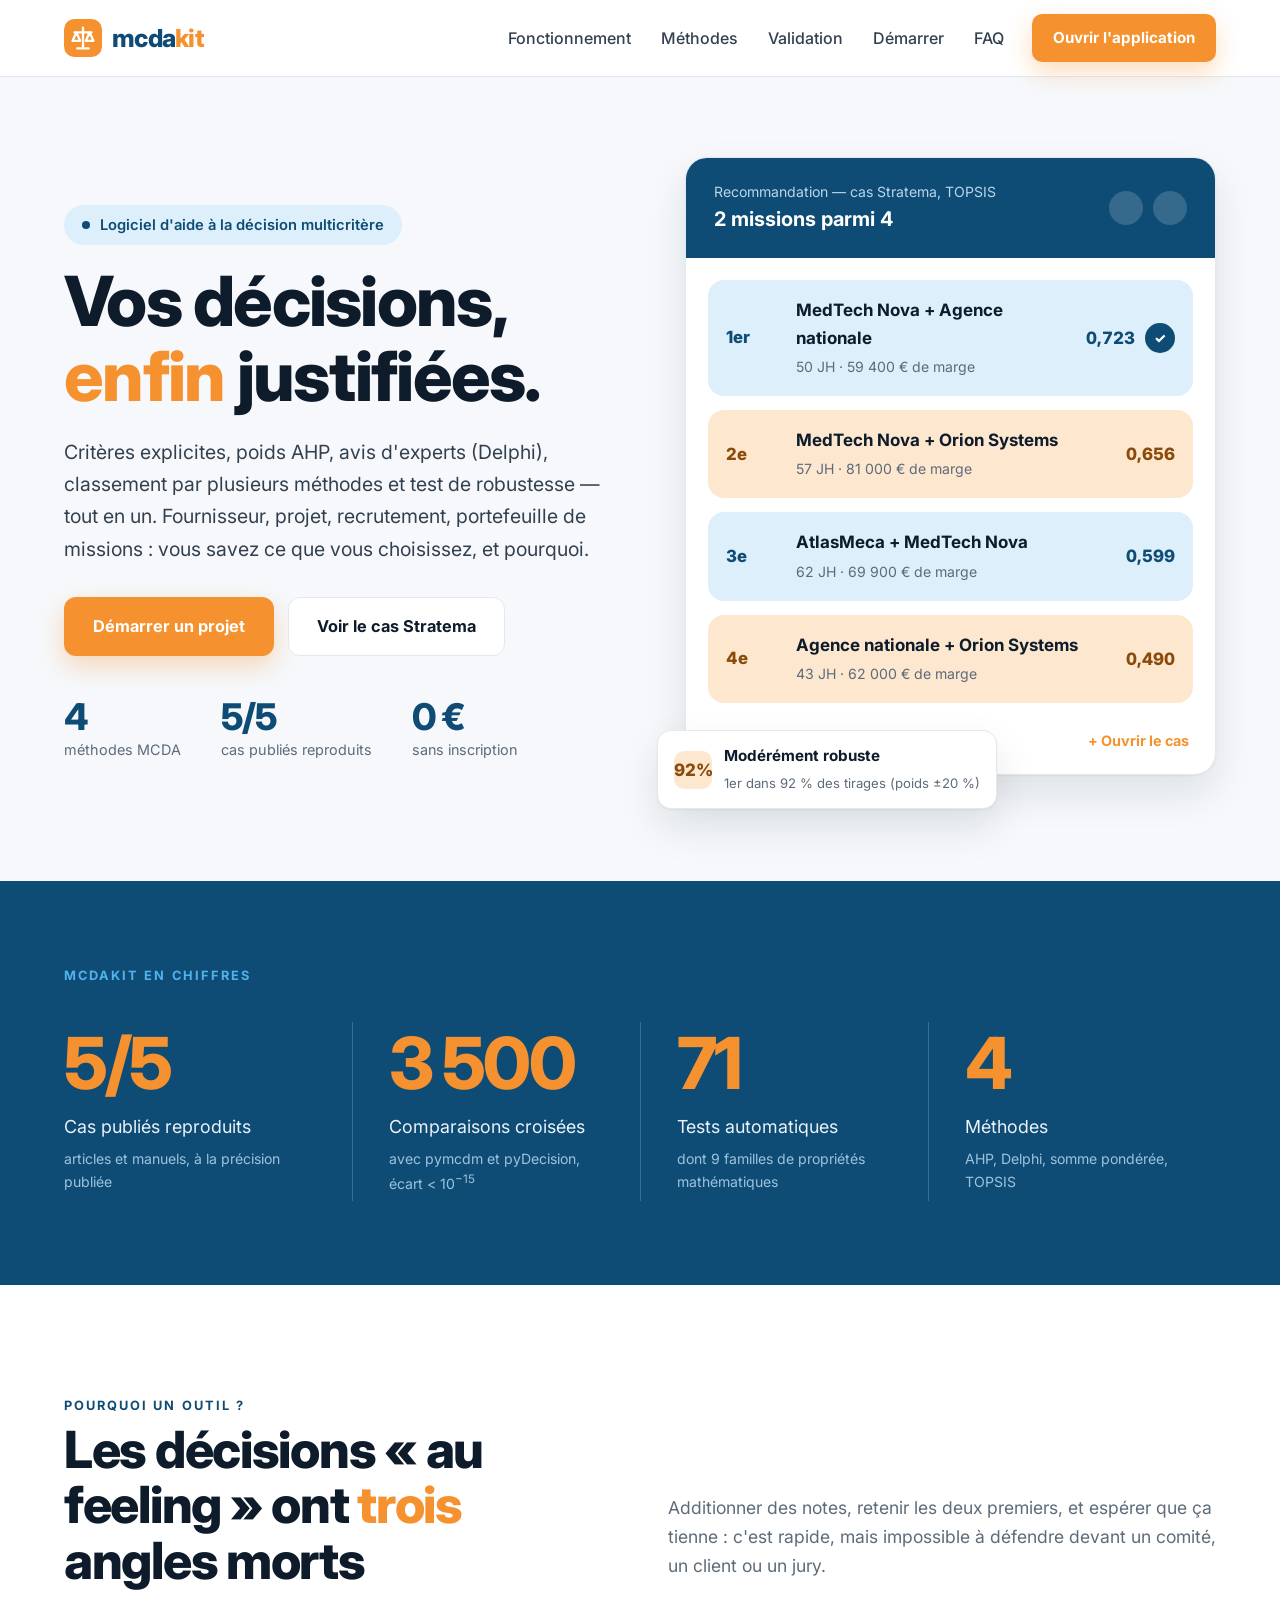
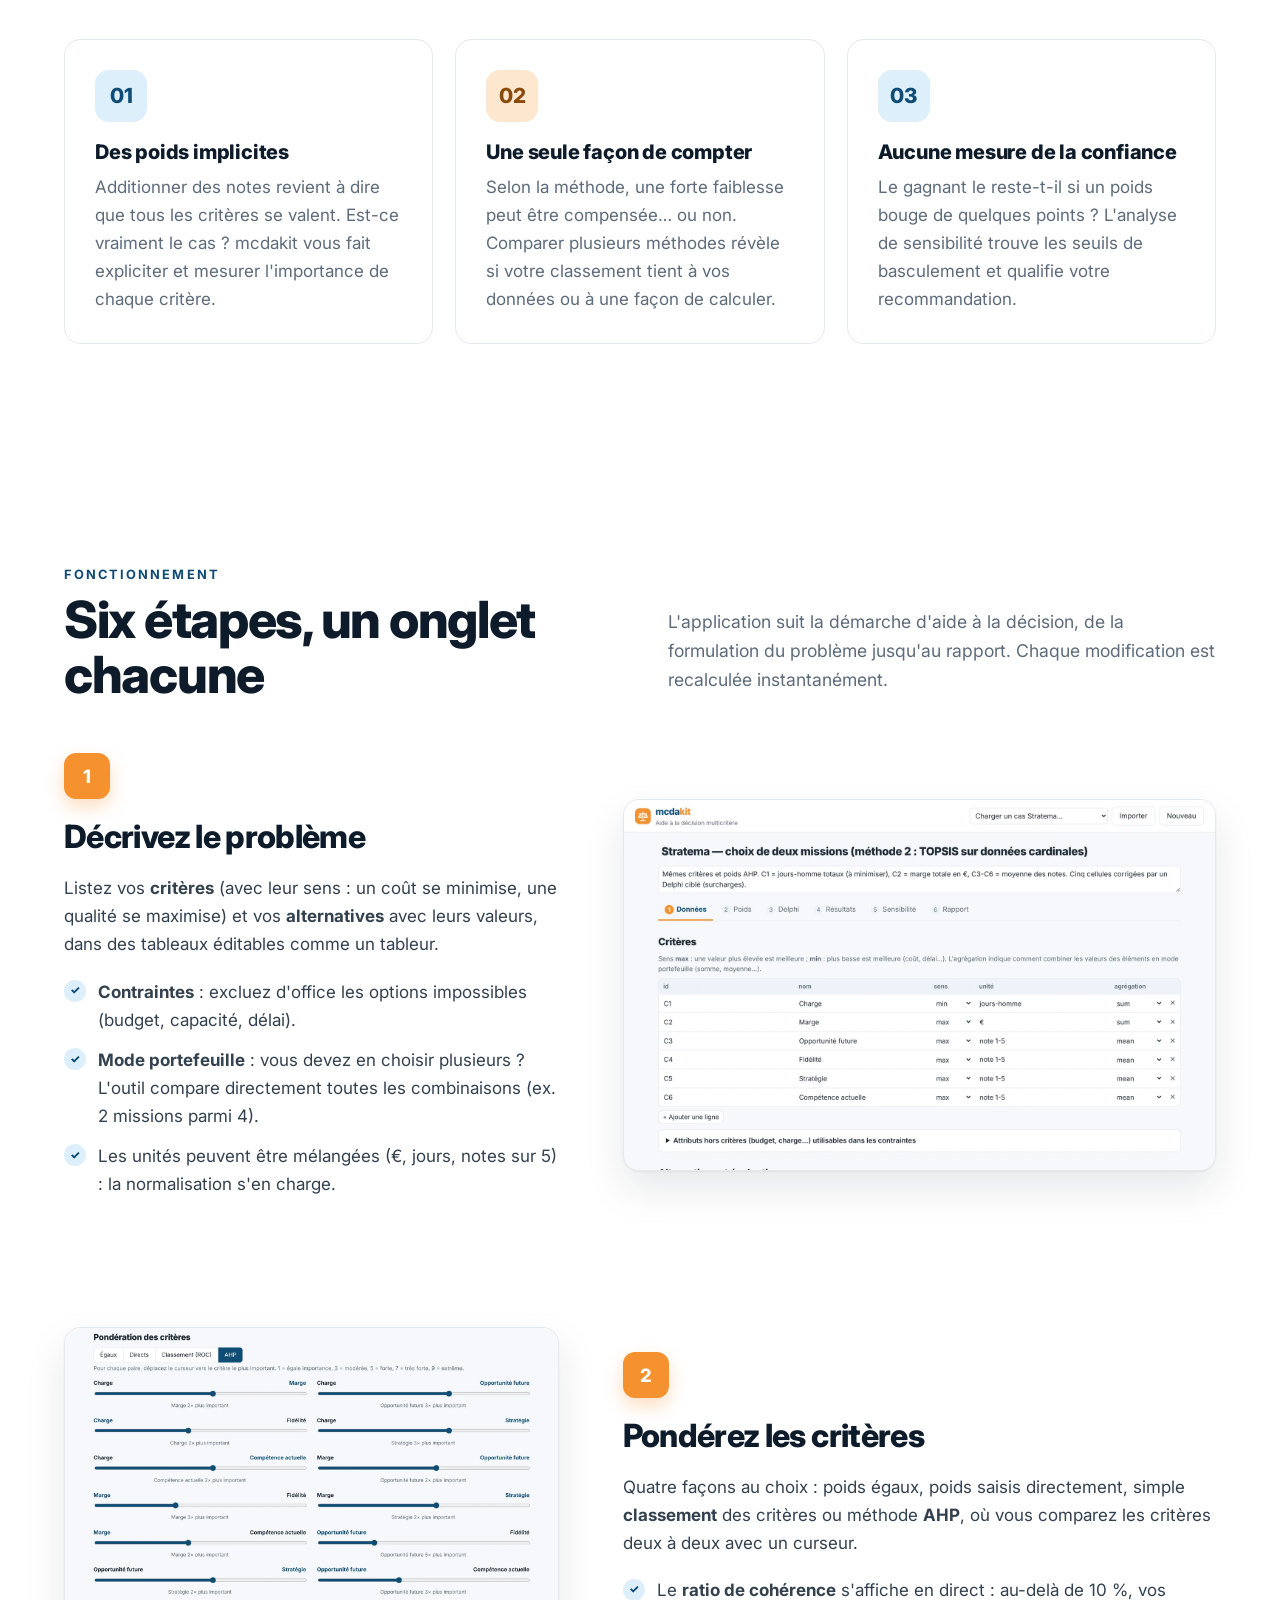
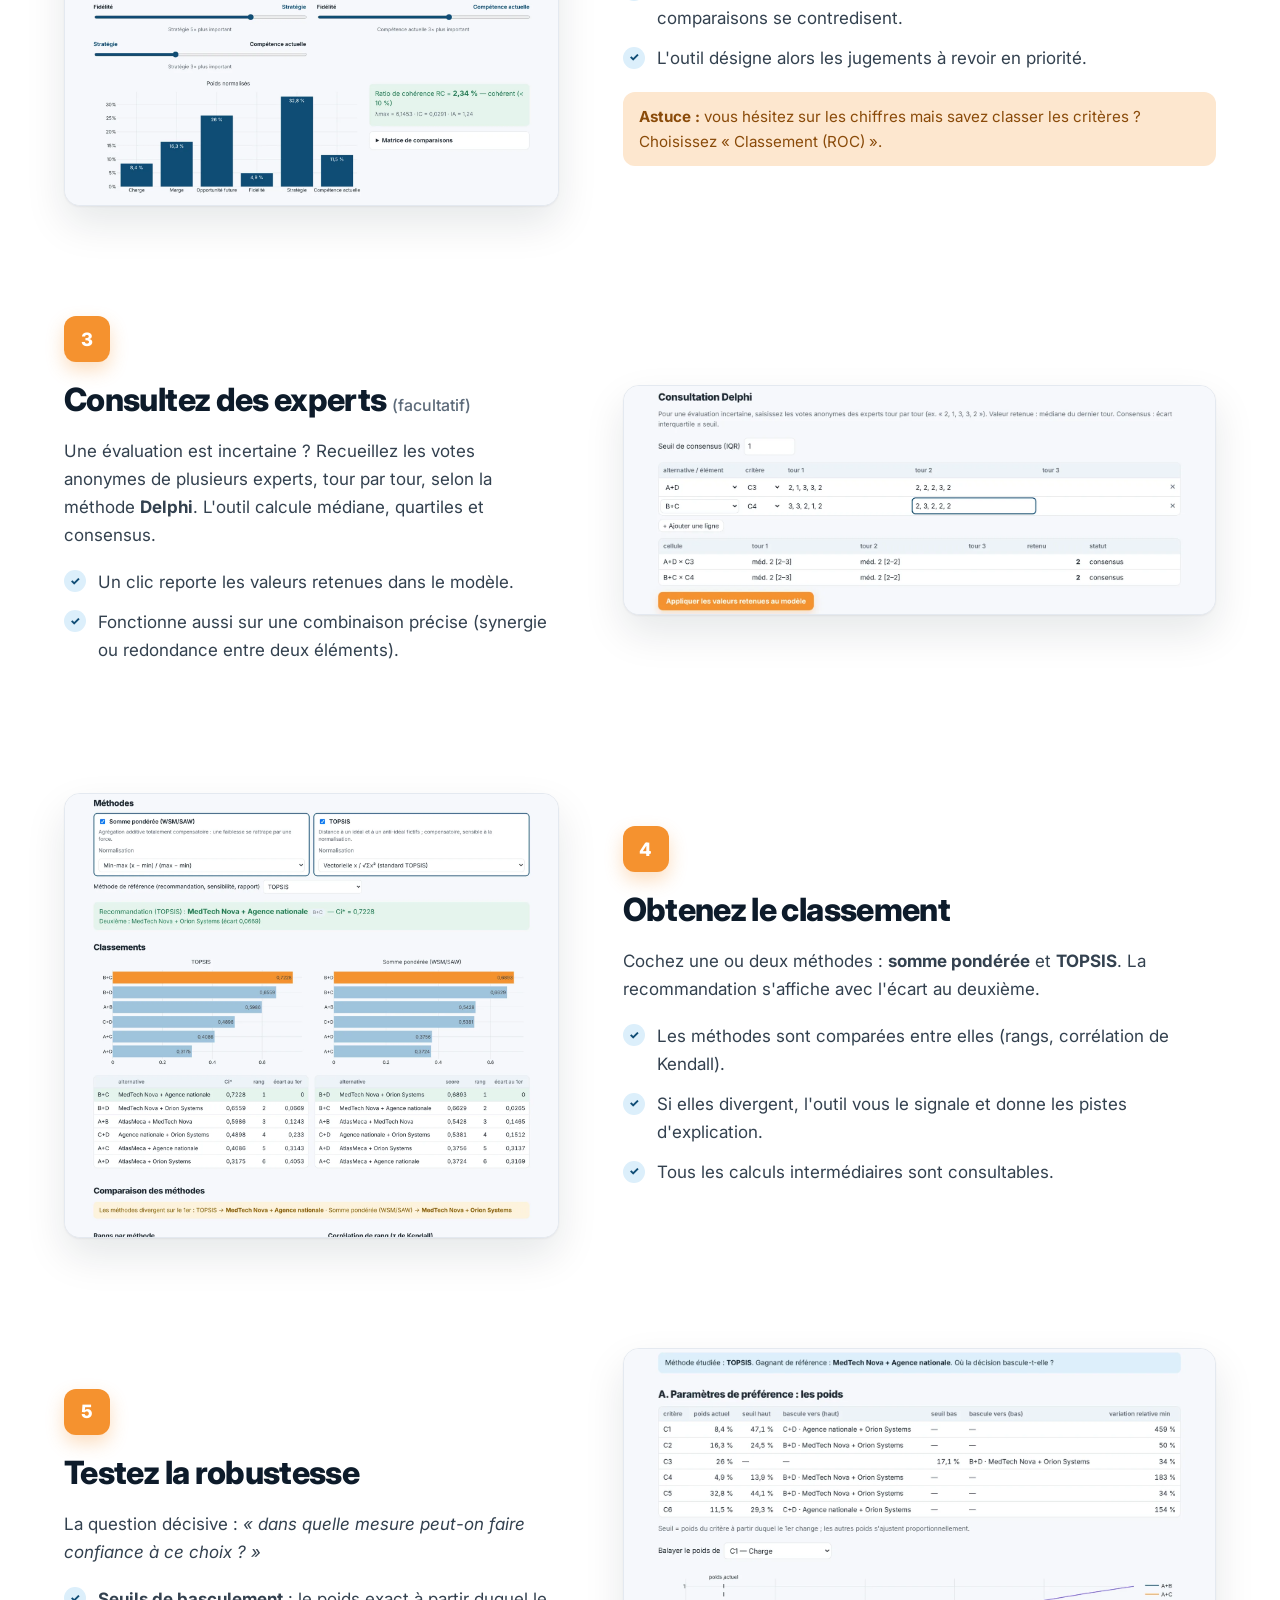
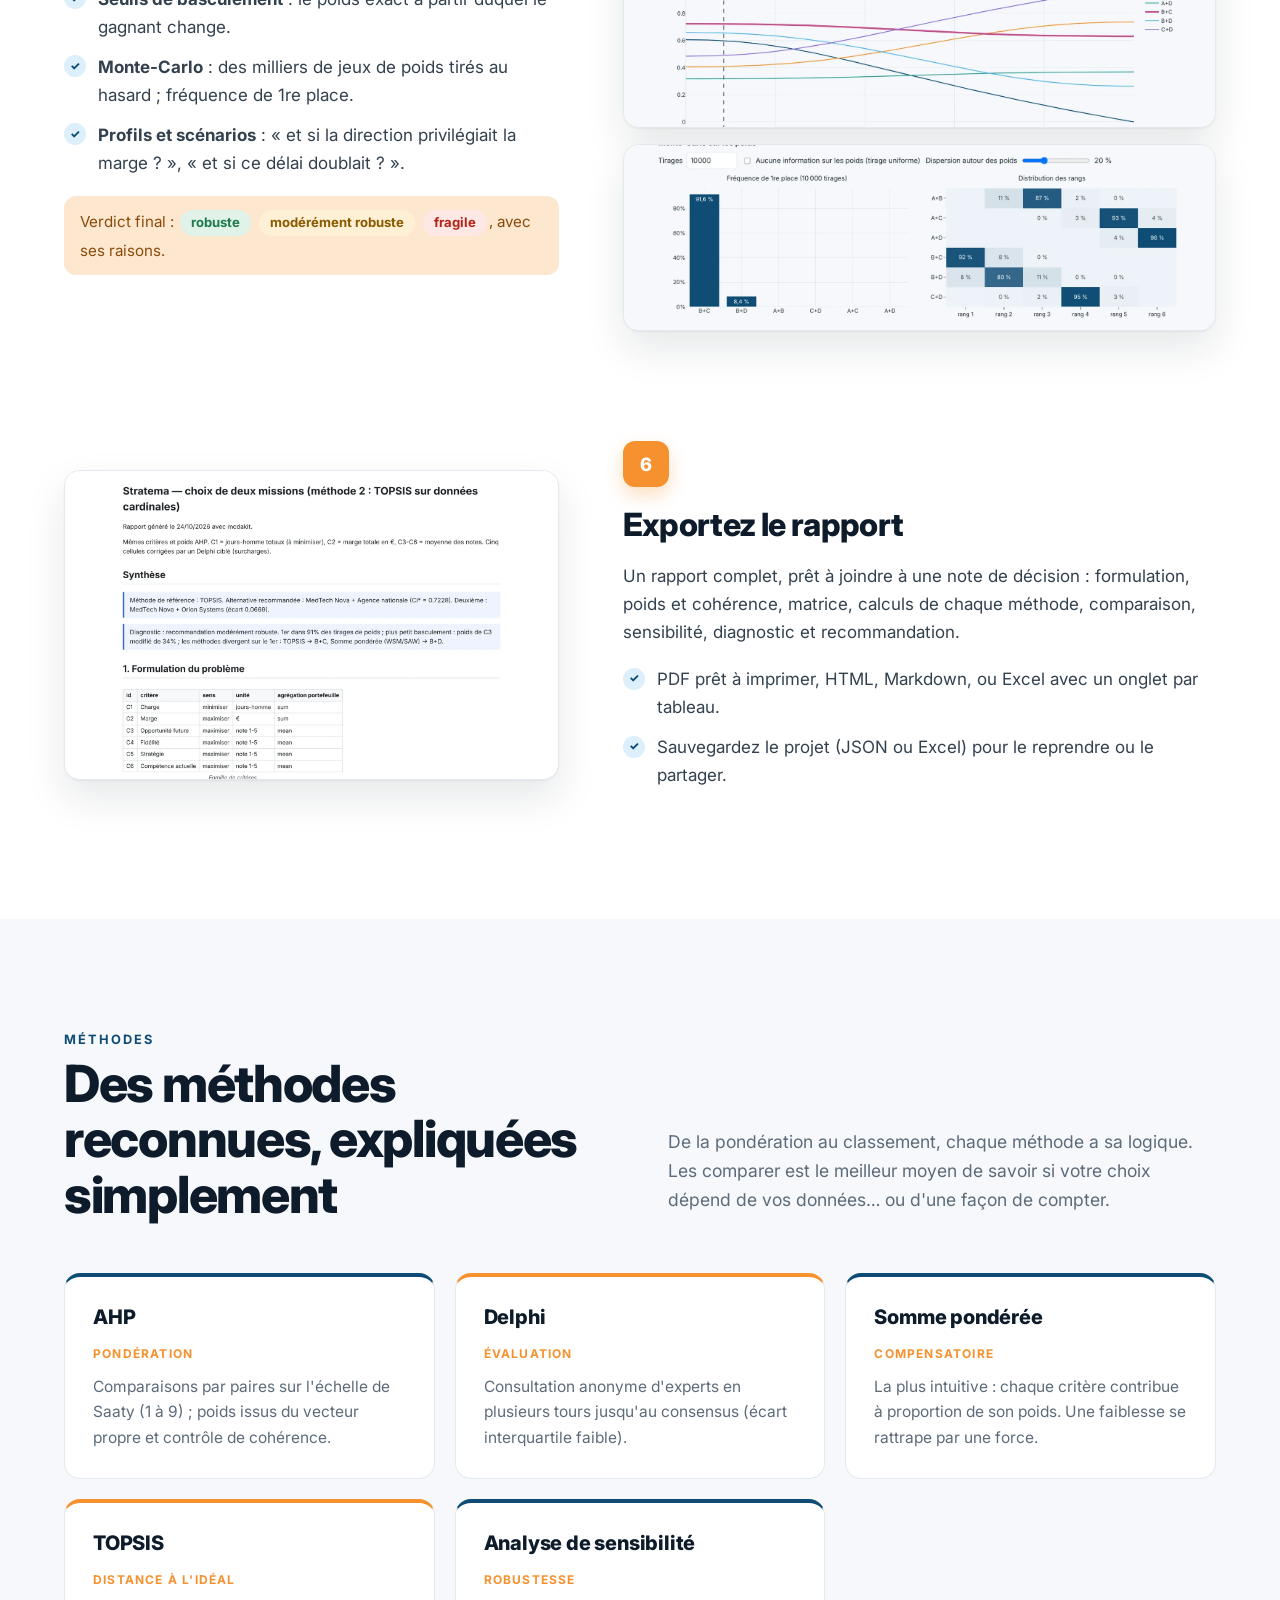
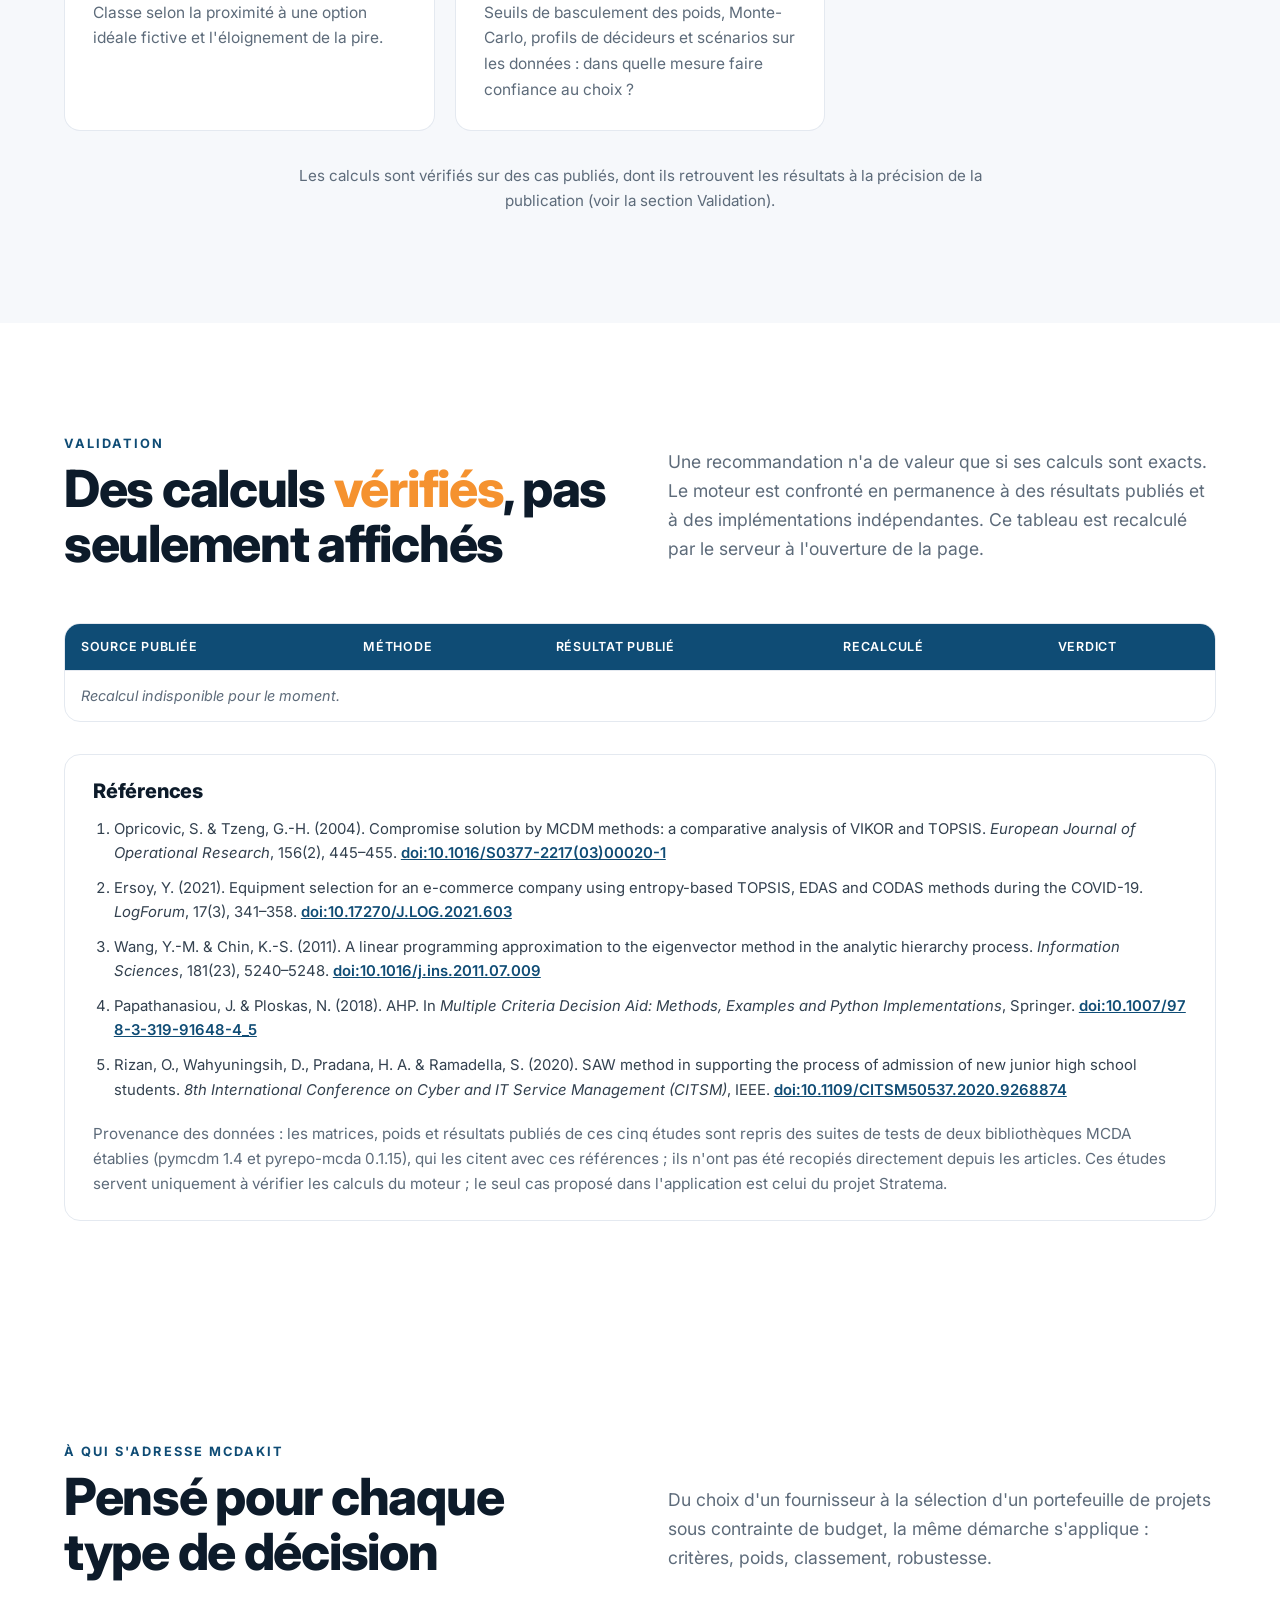
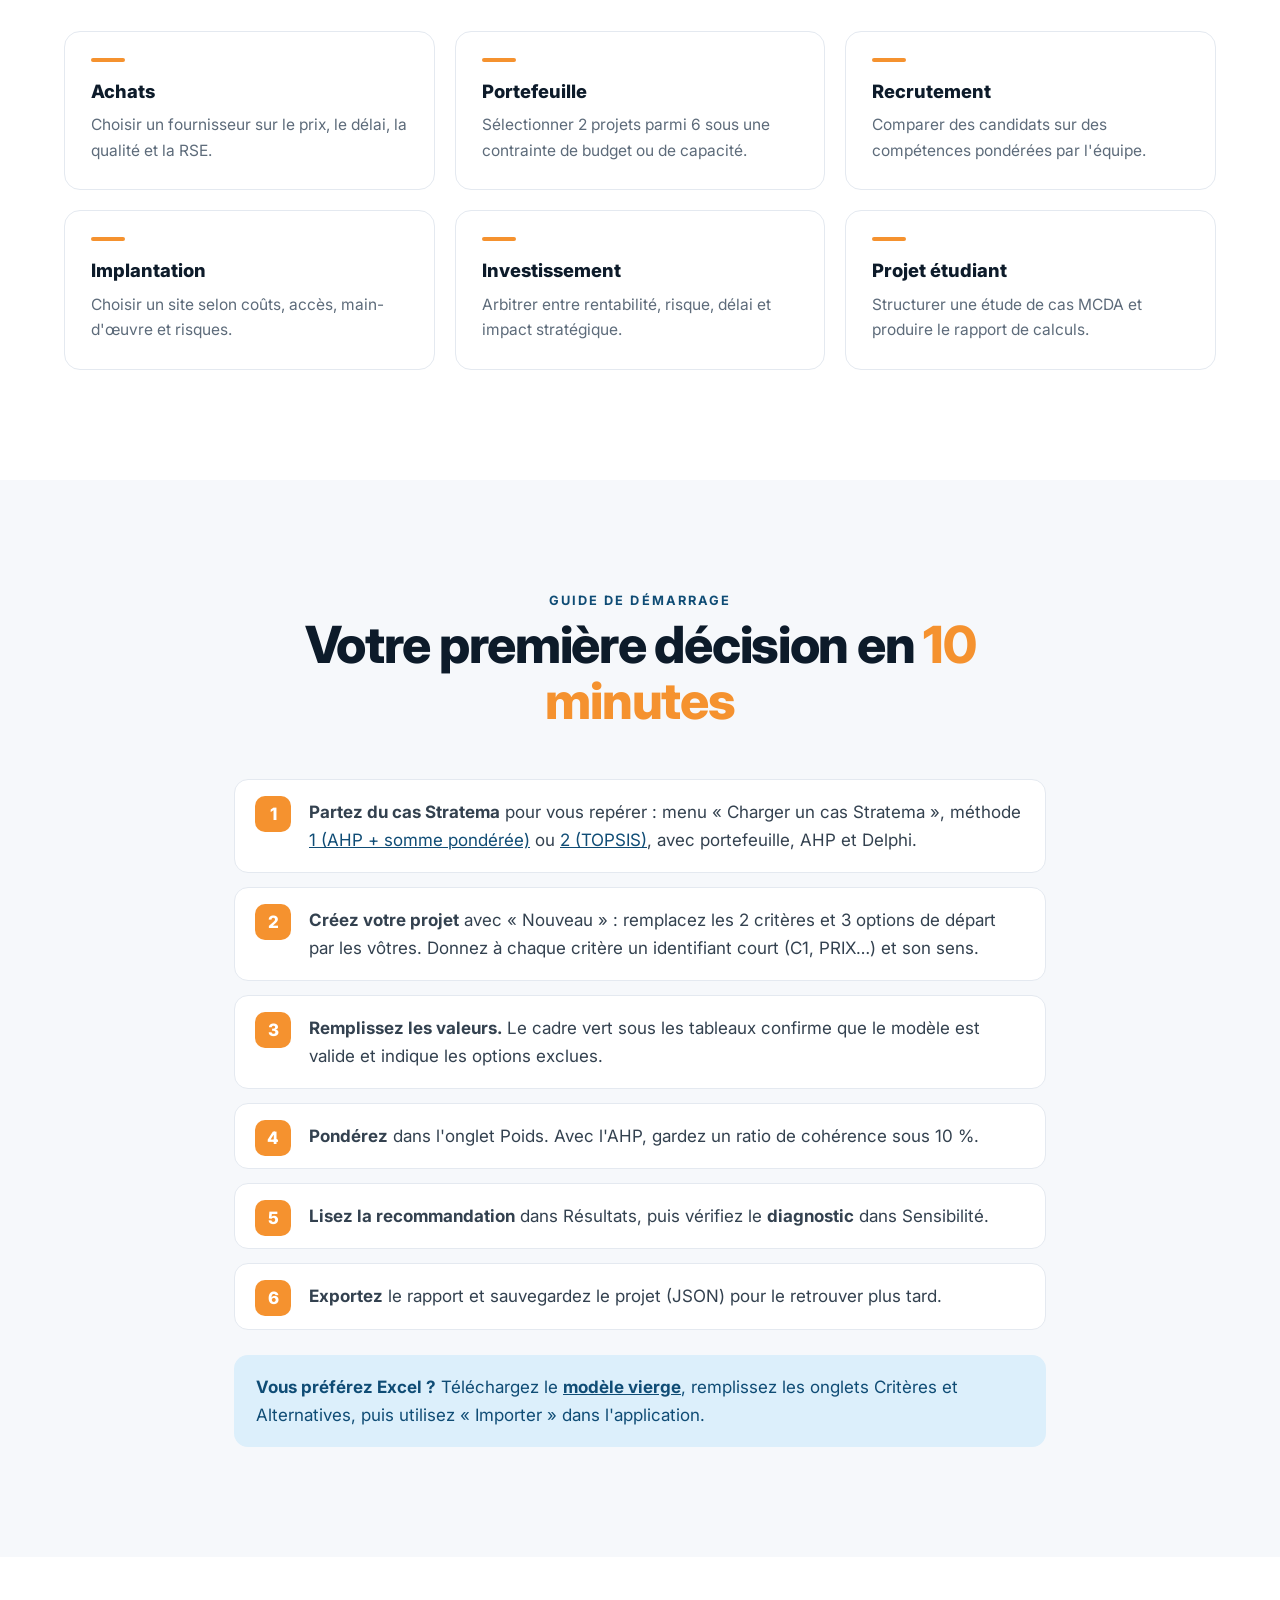
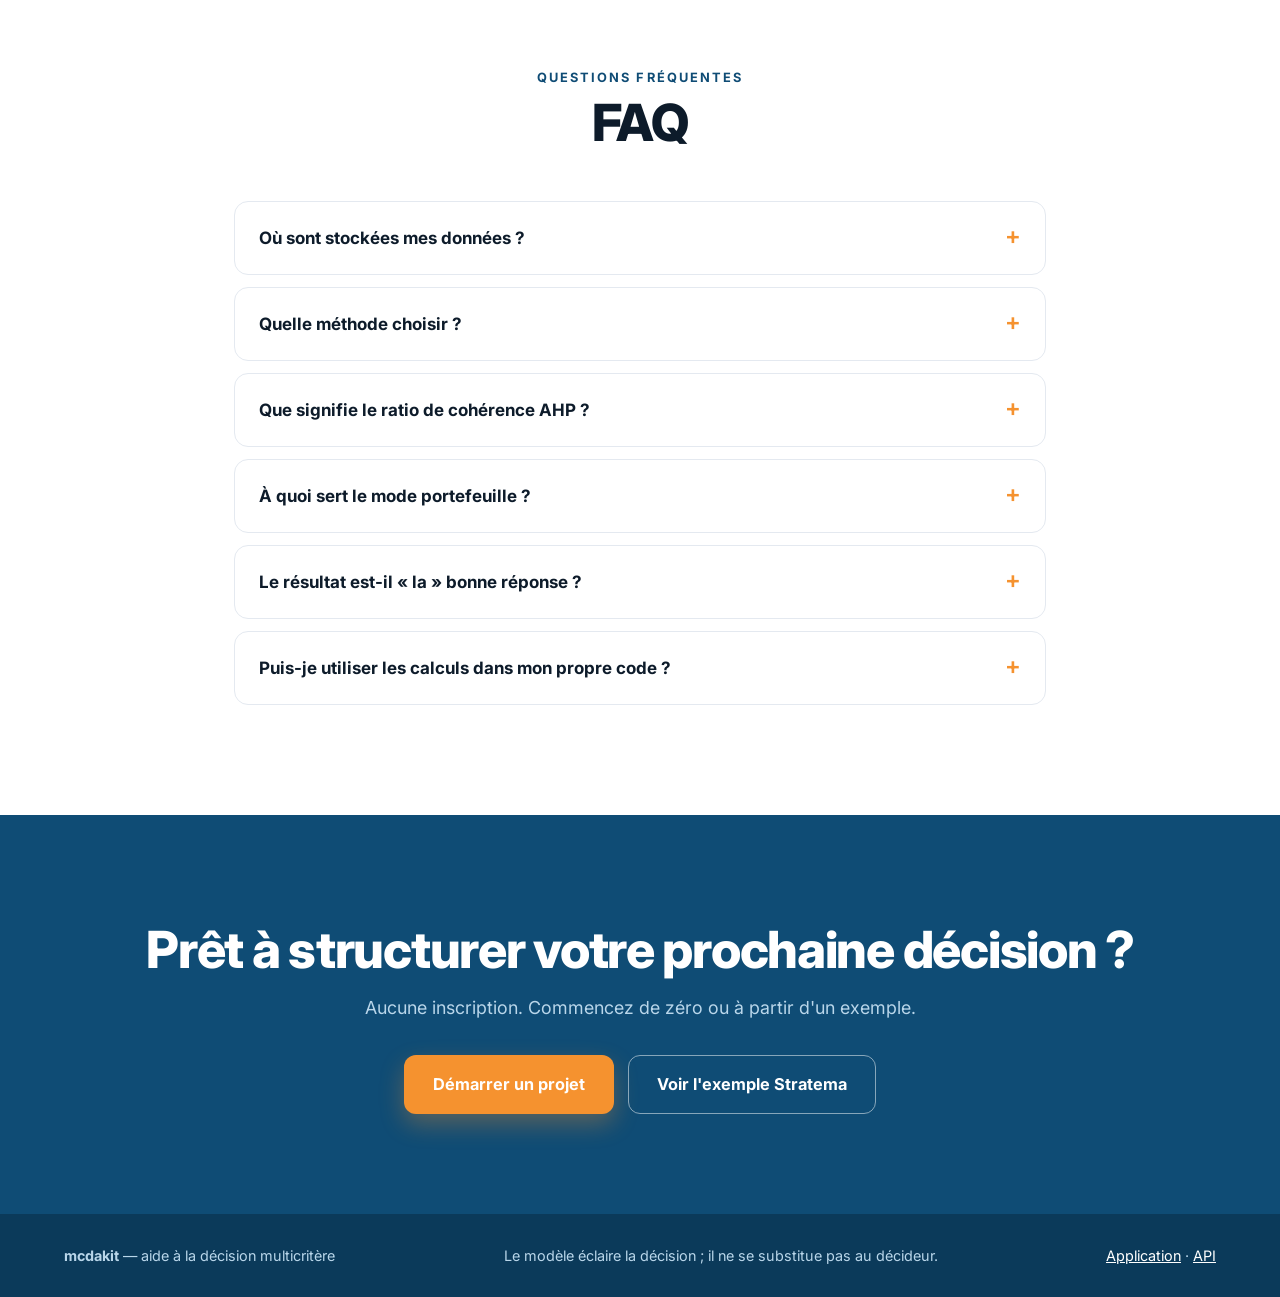
==== commit df2638aa: "README : retrait du script demo.py et du paragraphe sur les bibliothèques" ====
--- a/public/index.html
+++ b/public/index.html
@@ -76,7 +76,7 @@
       <div class="figures-grid">
         <div><b id="v-cases">5/5</b><span>Cas publiés reproduits</span><small>articles et manuels, à la précision publiée</small></div>
         <div><b>3 500</b><span>Comparaisons croisées</span><small>avec pymcdm et pyDecision, écart &lt; 10<sup>−15</sup></small></div>
-        <div><b>72</b><span>Tests automatiques</span><small>dont 9 familles de propriétés mathématiques</small></div>
+        <div><b>71</b><span>Tests automatiques</span><small>dont 9 familles de propriétés mathématiques</small></div>
         <div><b>4</b><span>Méthodes</span><small>AHP, Delphi, somme pondérée, TOPSIS</small></div>
       </div>
     </div>
